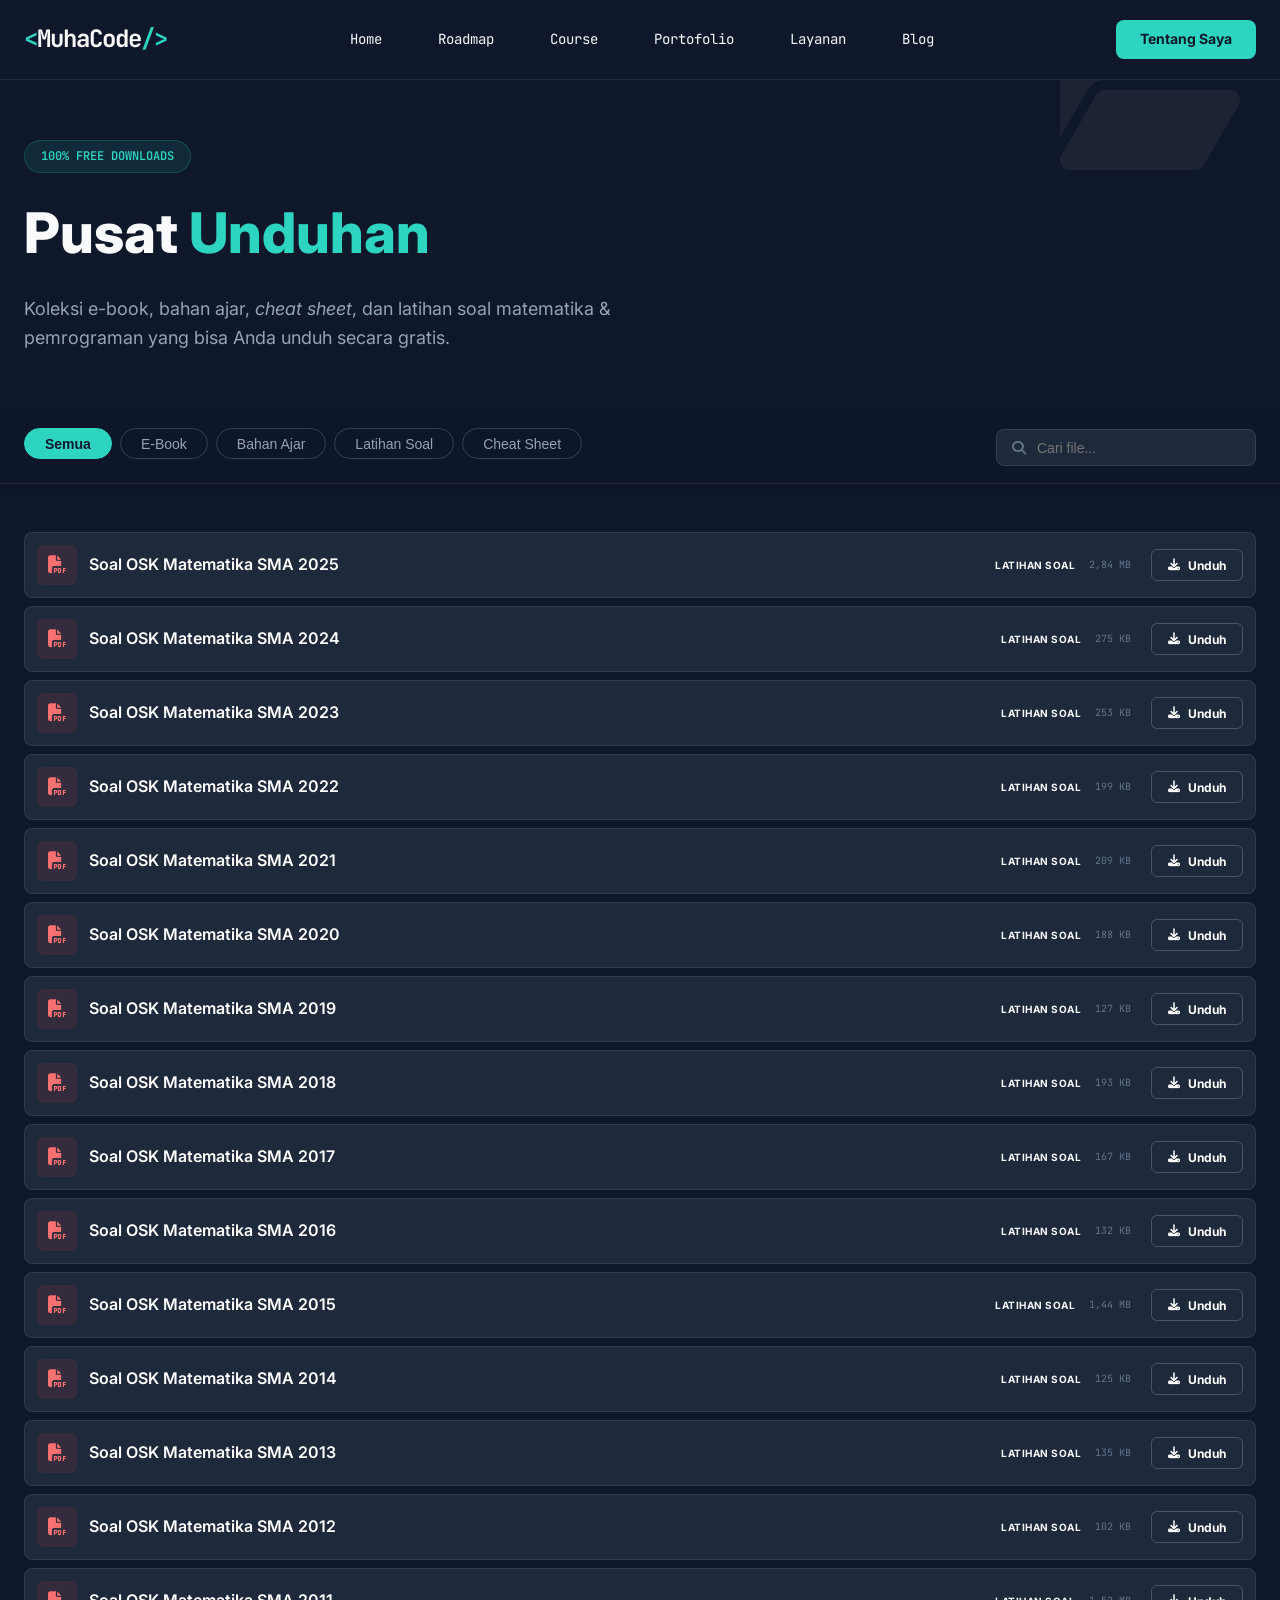
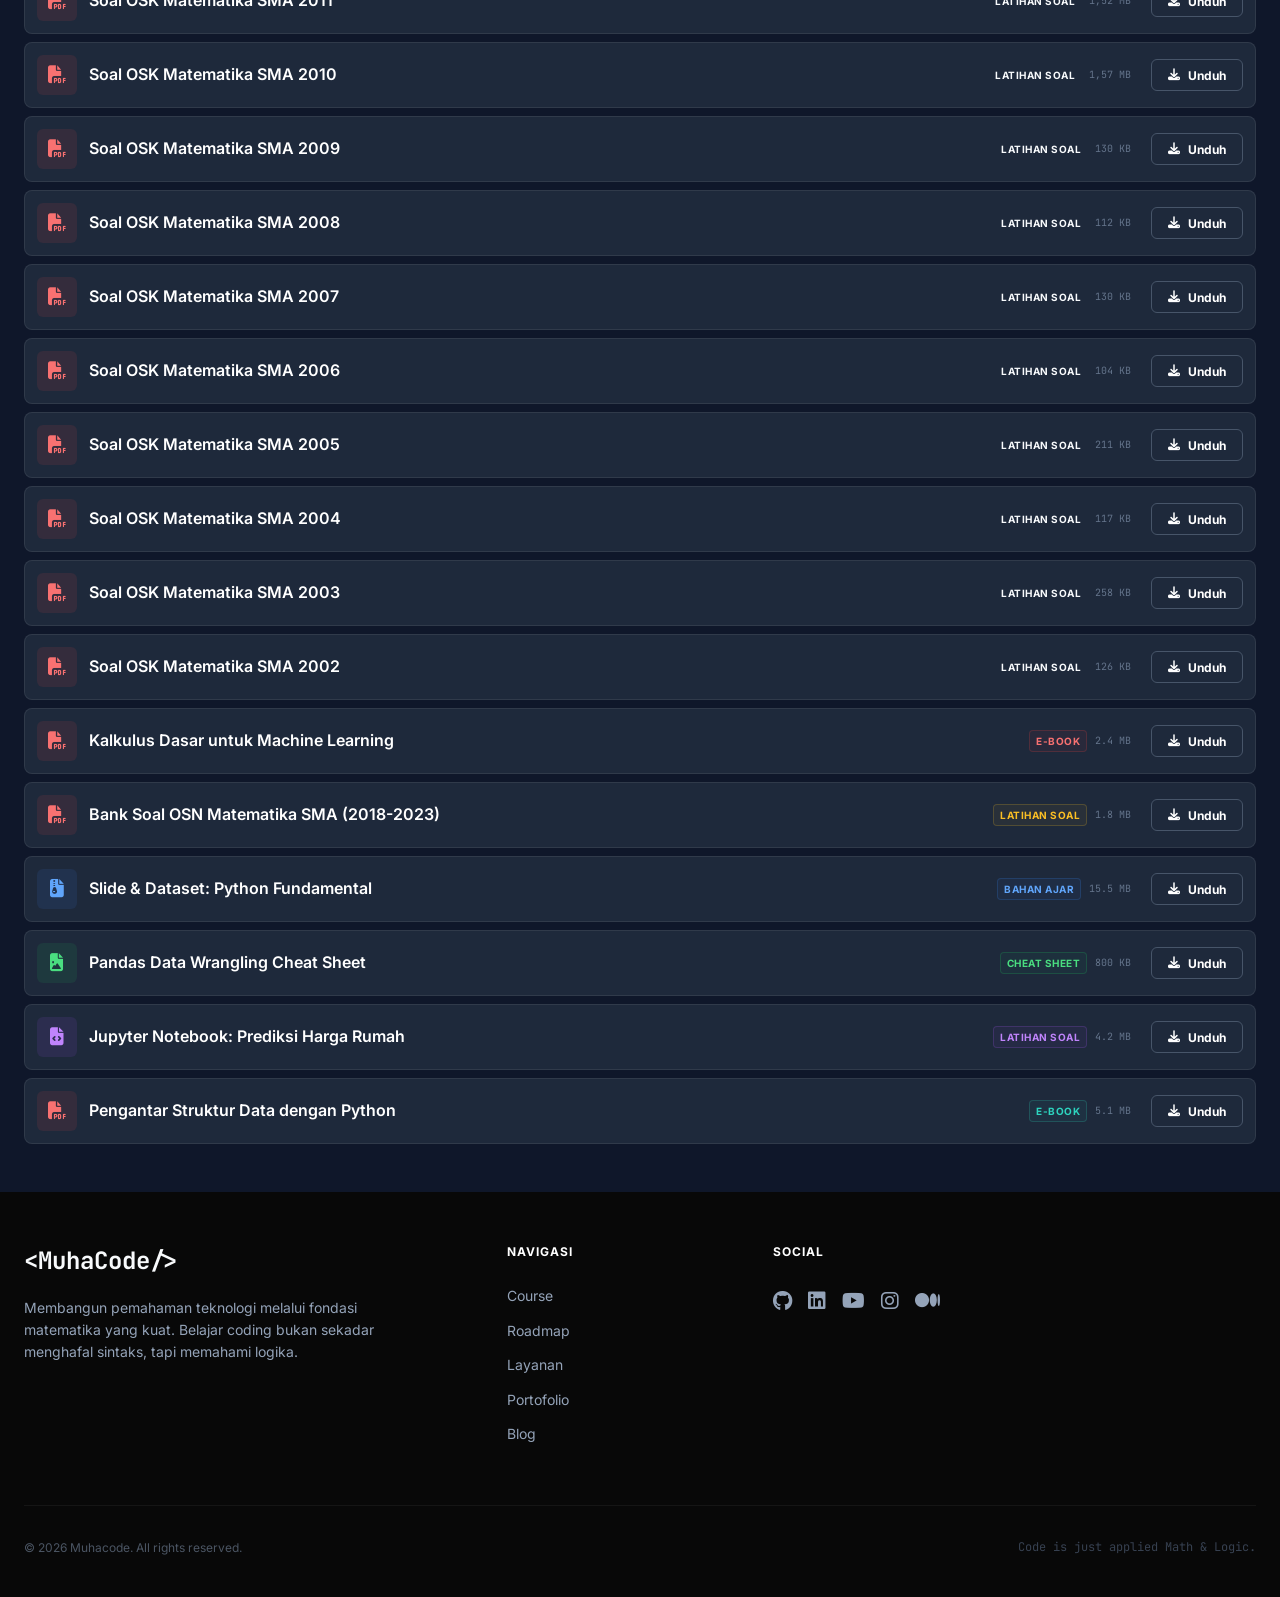
==== index.html @ ec8b4486 "add osk mtk sma" ====
<!DOCTYPE html>
<html lang="id">
<head>
    <meta charset="UTF-8">
    <meta name="viewport" content="width=device-width, initial-scale=1.0">
    <title>Resources & Downloads - Muhacode</title>
    <link rel="shortcut icon" href="assets/logo.svg" type="image/x-icon">
    
    <!-- Fonts -->
    <link href="https://fonts.googleapis.com/css2?family=Inter:wght@300;400;600;700&family=JetBrains+Mono:wght@400;700&display=swap" rel="stylesheet">
    
    <!-- Icons -->
    <link rel="stylesheet" href="https://cdnjs.cloudflare.com/ajax/libs/font-awesome/6.4.0/css/all.min.css">

    <link rel="stylesheet" href="styles/style.css">
</head>
<body>
    <!-- NAVBAR -->
    <nav id="navbar">
        <div class="container nav-content">
            <div class="logo font-mono">
                <a href="#">
                    <span style="color: var(--brand-primary)">&lt;</span>Muha<span style="color: white">Code</span><span style="color: var(--brand-primary)">/&gt;</span>
                </a>
            </div>

            <ul class="nav-links font-mono">
                <li><a href="https://muhacode.com">Home</a></li>
                <li><a href="../roadmap/">Roadmap</a></li>
                <li><a href="../course/">Course</a></li>
                <li><a href="../portfolio/">Portofolio</a></li>
                <li><a href="../service/">Layanan</a></li>
                <li><a href="../blog/">Blog</a></li>
                <li style="display: none;"><a href="../donate/">Donasi</a></li>
            </ul>

            <div style="display: flex; align-items: center; gap: 1rem;">
                <div class="desktop-only">
                    <a href="../profile/" class="btn btn-primary" style="padding: 0.5rem 1.5rem; font-size: 0.875rem;">Tentang Saya</a>
                </div>

                <button class="mobile-menu-btn" onclick="toggleMenu()">
                    <i class="fas fa-bars"></i>
                </button>
            </div>
        </div>

        <div class="mobile-menu-panel font-mono" id="mobile-menu">
            <a href="https://muhacode.com">Home</a>
            <a href="../roadmap/" onclick="toggleMenu()">Roadmap</a>
            <a href="../course/" onclick="toggleMenu()">Course</a>
            <a href="../service/" onclick="toggleMenu()">Layanan</a>
            <a href="../portfolio/" onclick="toggleMenu()">Portofolio</a>
            <a href="../blog/" onclick="toggleMenu()">Blog</a>
            <a href="../donate/" onclick="toggleMenu()" style="display: none;">Donasi</a>
            <a href="../profile/" onclick="toggleMenu()" style="color: var(--brand-primary); font-weight: bold;">Tentang Saya</a>
        </div>
    </nav>

    <!-- HEADER SECTION -->
    <header class="resources-header">
        <i class="fas fa-folder-open header-icon-bg"></i>
        <div class="container">
            <div class="badge-free font-mono">100% Free Downloads</div>
            <h1>Pusat <span style="color: var(--brand-primary)">Unduhan</span></h1>
            <p>Koleksi e-book, bahan ajar, <i>cheat sheet</i>, dan latihan soal matematika & pemrograman yang bisa Anda unduh secara gratis.</p>
        </div>
    </header>

    <!-- FILTER BAR -->
    <section class="filter-section" id="filter-bar">
        <div class="container">
            <div class="filter-container">
                <div class="filter-group">
                    <button onclick="filterResources('all')" class="filter-btn active" id="btn-all">Semua</button>
                    <button onclick="filterResources('ebook')" class="filter-btn" id="btn-ebook">E-Book</button>
                    <button onclick="filterResources('materi')" class="filter-btn" id="btn-materi">Bahan Ajar</button>
                    <button onclick="filterResources('soal')" class="filter-btn" id="btn-soal">Latihan Soal</button>
                    <button onclick="filterResources('cheat')" class="filter-btn" id="btn-cheat">Cheat Sheet</button>
                </div>

                <div class="search-wrapper">
                    <i class="fas fa-search"></i>
                    <input type="text" id="searchInput" onkeyup="searchResources()" placeholder="Cari file...">
                </div>
            </div>
        </div>
    </section>

    <!-- MAIN LIST CONTENT -->
    <main>
        <div class="container">
            
            <div id="resourcesGrid" class="resources-list">

                <div class="resource-item" data-category="soal">
                    <div class="res-icon red">
                        <i class="fas fa-file-pdf"></i>
                    </div>
                    <div class="res-content">
                        <h3 class="res-title">Soal OSK Matematika SMA 2025</h3>
                        <div class="res-meta">
                            <span class="res-tag badge-yellow">Latihan Soal</span>
                            <span class="res-size">2,84 MB</span>
                        </div>
                    </div>
                    <div class="res-action">
                        <a href="assets/doc/osk-matematika-sma-2025.pdf" class="btn-download" title="Unduh" target="_blank">
                            <i class="fas fa-download"></i> <span class="btn-text">Unduh</span>
                        </a>
                    </div>
                </div>

                <div class="resource-item" data-category="soal">
                    <div class="res-icon red">
                        <i class="fas fa-file-pdf"></i>
                    </div>
                    <div class="res-content">
                        <h3 class="res-title">Soal OSK Matematika SMA 2024</h3>
                        <div class="res-meta">
                            <span class="res-tag badge-yellow">Latihan Soal</span>
                            <span class="res-size">275 KB</span>
                        </div>
                    </div>
                    <div class="res-action">
                        <a href="assets/doc/osk-matematika-sma-2024.pdf" class="btn-download" title="Unduh" target="_blank">
                            <i class="fas fa-download"></i> <span class="btn-text">Unduh</span>
                        </a>
                    </div>
                </div>

                <div class="resource-item" data-category="soal">
                    <div class="res-icon red">
                        <i class="fas fa-file-pdf"></i>
                    </div>
                    <div class="res-content">
                        <h3 class="res-title">Soal OSK Matematika SMA 2023</h3>
                        <div class="res-meta">
                            <span class="res-tag badge-yellow">Latihan Soal</span>
                            <span class="res-size">253 KB</span>
                        </div>
                    </div>
                    <div class="res-action">
                        <a href="assets/doc/osk-matematika-sma-2023.pdf" class="btn-download" title="Unduh" target="_blank">
                            <i class="fas fa-download"></i> <span class="btn-text">Unduh</span>
                        </a>
                    </div>
                </div>

                <div class="resource-item" data-category="soal">
                    <div class="res-icon red">
                        <i class="fas fa-file-pdf"></i>
                    </div>
                    <div class="res-content">
                        <h3 class="res-title">Soal OSK Matematika SMA 2022</h3>
                        <div class="res-meta">
                            <span class="res-tag badge-yellow">Latihan Soal</span>
                            <span class="res-size">199 KB</span>
                        </div>
                    </div>
                    <div class="res-action">
                        <a href="assets/doc/osk-matematika-sma-2022.pdf" class="btn-download" title="Unduh" target="_blank">
                            <i class="fas fa-download"></i> <span class="btn-text">Unduh</span>
                        </a>
                    </div>
                </div>

                <div class="resource-item" data-category="soal">
                    <div class="res-icon red">
                        <i class="fas fa-file-pdf"></i>
                    </div>
                    <div class="res-content">
                        <h3 class="res-title">Soal OSK Matematika SMA 2021</h3>
                        <div class="res-meta">
                            <span class="res-tag badge-yellow">Latihan Soal</span>
                            <span class="res-size">209 KB</span>
                        </div>
                    </div>
                    <div class="res-action">
                        <a href="assets/doc/osk-matematika-sma-2021.pdf" class="btn-download" title="Unduh" target="_blank">
                            <i class="fas fa-download"></i> <span class="btn-text">Unduh</span>
                        </a>
                    </div>
                </div>

                <div class="resource-item" data-category="soal">
                    <div class="res-icon red">
                        <i class="fas fa-file-pdf"></i>
                    </div>
                    <div class="res-content">
                        <h3 class="res-title">Soal OSK Matematika SMA 2020</h3>
                        <div class="res-meta">
                            <span class="res-tag badge-yellow">Latihan Soal</span>
                            <span class="res-size">188 KB</span>
                        </div>
                    </div>
                    <div class="res-action">
                        <a href="assets/doc/osk-matematika-sma-2020.pdf" class="btn-download" title="Unduh" target="_blank">
                            <i class="fas fa-download"></i> <span class="btn-text">Unduh</span>
                        </a>
                    </div>
                </div>

                <div class="resource-item" data-category="soal">
                    <div class="res-icon red">
                        <i class="fas fa-file-pdf"></i>
                    </div>
                    <div class="res-content">
                        <h3 class="res-title">Soal OSK Matematika SMA 2019</h3>
                        <div class="res-meta">
                            <span class="res-tag badge-yellow">Latihan Soal</span>
                            <span class="res-size">127 KB</span>
                        </div>
                    </div>
                    <div class="res-action">
                        <a href="assets/doc/osk-matematika-sma-2019.pdf" class="btn-download" title="Unduh" target="_blank">
                            <i class="fas fa-download"></i> <span class="btn-text">Unduh</span>
                        </a>
                    </div>
                </div>

                <div class="resource-item" data-category="soal">
                    <div class="res-icon red">
                        <i class="fas fa-file-pdf"></i>
                    </div>
                    <div class="res-content">
                        <h3 class="res-title">Soal OSK Matematika SMA 2018</h3>
                        <div class="res-meta">
                            <span class="res-tag badge-yellow">Latihan Soal</span>
                            <span class="res-size">193 KB</span>
                        </div>
                    </div>
                    <div class="res-action">
                        <a href="assets/doc/osk-matematika-sma-2018.pdf" class="btn-download" title="Unduh" target="_blank">
                            <i class="fas fa-download"></i> <span class="btn-text">Unduh</span>
                        </a>
                    </div>
                </div>

                <div class="resource-item" data-category="soal">
                    <div class="res-icon red">
                        <i class="fas fa-file-pdf"></i>
                    </div>
                    <div class="res-content">
                        <h3 class="res-title">Soal OSK Matematika SMA 2017</h3>
                        <div class="res-meta">
                            <span class="res-tag badge-yellow">Latihan Soal</span>
                            <span class="res-size">167 KB</span>
                        </div>
                    </div>
                    <div class="res-action">
                        <a href="assets/doc/osk-matematika-sma-2017.pdf" class="btn-download" title="Unduh" target="_blank">
                            <i class="fas fa-download"></i> <span class="btn-text">Unduh</span>
                        </a>
                    </div>
                </div>

                <div class="resource-item" data-category="soal">
                    <div class="res-icon red">
                        <i class="fas fa-file-pdf"></i>
                    </div>
                    <div class="res-content">
                        <h3 class="res-title">Soal OSK Matematika SMA 2016</h3>
                        <div class="res-meta">
                            <span class="res-tag badge-yellow">Latihan Soal</span>
                            <span class="res-size">132 KB</span>
                        </div>
                    </div>
                    <div class="res-action">
                        <a href="assets/doc/osk-matematika-sma-2016.pdf" class="btn-download" title="Unduh" target="_blank">
                            <i class="fas fa-download"></i> <span class="btn-text">Unduh</span>
                        </a>
                    </div>
                </div>

                <div class="resource-item" data-category="soal">
                    <div class="res-icon red">
                        <i class="fas fa-file-pdf"></i>
                    </div>
                    <div class="res-content">
                        <h3 class="res-title">Soal OSK Matematika SMA 2015</h3>
                        <div class="res-meta">
                            <span class="res-tag badge-yellow">Latihan Soal</span>
                            <span class="res-size">1,44 MB</span>
                        </div>
                    </div>
                    <div class="res-action">
                        <a href="assets/doc/osk-matematika-sma-2014.pdf" class="btn-download" title="Unduh" target="_blank">
                            <i class="fas fa-download"></i> <span class="btn-text">Unduh</span>
                        </a>
                    </div>
                </div>

                <div class="resource-item" data-category="soal">
                    <div class="res-icon red">
                        <i class="fas fa-file-pdf"></i>
                    </div>
                    <div class="res-content">
                        <h3 class="res-title">Soal OSK Matematika SMA 2014</h3>
                        <div class="res-meta">
                            <span class="res-tag badge-yellow">Latihan Soal</span>
                            <span class="res-size">125 KB</span>
                        </div>
                    </div>
                    <div class="res-action">
                        <a href="assets/doc/osk-matematika-sma-2014.pdf" class="btn-download" title="Unduh" target="_blank">
                            <i class="fas fa-download"></i> <span class="btn-text">Unduh</span>
                        </a>
                    </div>
                </div>

                <div class="resource-item" data-category="soal">
                    <div class="res-icon red">
                        <i class="fas fa-file-pdf"></i>
                    </div>
                    <div class="res-content">
                        <h3 class="res-title">Soal OSK Matematika SMA 2013</h3>
                        <div class="res-meta">
                            <span class="res-tag badge-yellow">Latihan Soal</span>
                            <span class="res-size">135 KB</span>
                        </div>
                    </div>
                    <div class="res-action">
                        <a href="assets/doc/osk-matematika-sma-2013.pdf" class="btn-download" title="Unduh" target="_blank">
                            <i class="fas fa-download"></i> <span class="btn-text">Unduh</span>
                        </a>
                    </div>
                </div>

                <div class="resource-item" data-category="soal">
                    <div class="res-icon red">
                        <i class="fas fa-file-pdf"></i>
                    </div>
                    <div class="res-content">
                        <h3 class="res-title">Soal OSK Matematika SMA 2012</h3>
                        <div class="res-meta">
                            <span class="res-tag badge-yellow">Latihan Soal</span>
                            <span class="res-size">102 KB</span>
                        </div>
                    </div>
                    <div class="res-action">
                        <a href="assets/doc/osk-matematika-sma-2012.pdf" class="btn-download" title="Unduh" target="_blank">
                            <i class="fas fa-download"></i> <span class="btn-text">Unduh</span>
                        </a>
                    </div>
                </div>

                <div class="resource-item" data-category="soal">
                    <div class="res-icon red">
                        <i class="fas fa-file-pdf"></i>
                    </div>
                    <div class="res-content">
                        <h3 class="res-title">Soal OSK Matematika SMA 2011</h3>
                        <div class="res-meta">
                            <span class="res-tag badge-yellow">Latihan Soal</span>
                            <span class="res-size">1,52 MB</span>
                        </div>
                    </div>
                    <div class="res-action">
                        <a href="assets/doc/osk-matematika-sma-2011.pdf" class="btn-download" title="Unduh" target="_blank">
                            <i class="fas fa-download"></i> <span class="btn-text">Unduh</span>
                        </a>
                    </div>
                </div>

                <div class="resource-item" data-category="soal">
                    <div class="res-icon red">
                        <i class="fas fa-file-pdf"></i>
                    </div>
                    <div class="res-content">
                        <h3 class="res-title">Soal OSK Matematika SMA 2010</h3>
                        <div class="res-meta">
                            <span class="res-tag badge-yellow">Latihan Soal</span>
                            <span class="res-size">1,57 MB</span>
                        </div>
                    </div>
                    <div class="res-action">
                        <a href="assets/doc/osk-matematika-sma-2010.pdf" class="btn-download" title="Unduh" target="_blank">
                            <i class="fas fa-download"></i> <span class="btn-text">Unduh</span>
                        </a>
                    </div>
                </div>

                <div class="resource-item" data-category="soal">
                    <div class="res-icon red">
                        <i class="fas fa-file-pdf"></i>
                    </div>
                    <div class="res-content">
                        <h3 class="res-title">Soal OSK Matematika SMA 2009</h3>
                        <div class="res-meta">
                            <span class="res-tag badge-yellow">Latihan Soal</span>
                            <span class="res-size">130 KB</span>
                        </div>
                    </div>
                    <div class="res-action">
                        <a href="assets/doc/osk-matematika-sma-2009.pdf" class="btn-download" title="Unduh" target="_blank">
                            <i class="fas fa-download"></i> <span class="btn-text">Unduh</span>
                        </a>
                    </div>
                </div>

                <div class="resource-item" data-category="soal">
                    <div class="res-icon red">
                        <i class="fas fa-file-pdf"></i>
                    </div>
                    <div class="res-content">
                        <h3 class="res-title">Soal OSK Matematika SMA 2008</h3>
                        <div class="res-meta">
                            <span class="res-tag badge-yellow">Latihan Soal</span>
                            <span class="res-size">112 KB</span>
                        </div>
                    </div>
                    <div class="res-action">
                        <a href="assets/doc/osk-matematika-sma-2008.pdf" class="btn-download" title="Unduh" target="_blank">
                            <i class="fas fa-download"></i> <span class="btn-text">Unduh</span>
                        </a>
                    </div>
                </div>

                <div class="resource-item" data-category="soal">
                    <div class="res-icon red">
                        <i class="fas fa-file-pdf"></i>
                    </div>
                    <div class="res-content">
                        <h3 class="res-title">Soal OSK Matematika SMA 2007</h3>
                        <div class="res-meta">
                            <span class="res-tag badge-yellow">Latihan Soal</span>
                            <span class="res-size">130 KB</span>
                        </div>
                    </div>
                    <div class="res-action">
                        <a href="assets/doc/osk-matematika-sma-2007.pdf" class="btn-download" title="Unduh" target="_blank">
                            <i class="fas fa-download"></i> <span class="btn-text">Unduh</span>
                        </a>
                    </div>
                </div>

                <div class="resource-item" data-category="soal">
                    <div class="res-icon red">
                        <i class="fas fa-file-pdf"></i>
                    </div>
                    <div class="res-content">
                        <h3 class="res-title">Soal OSK Matematika SMA 2006</h3>
                        <div class="res-meta">
                            <span class="res-tag badge-yellow">Latihan Soal</span>
                            <span class="res-size">104 KB</span>
                        </div>
                    </div>
                    <div class="res-action">
                        <a href="assets/doc/osk-matematika-sma-2006.pdf" class="btn-download" title="Unduh" target="_blank">
                            <i class="fas fa-download"></i> <span class="btn-text">Unduh</span>
                        </a>
                    </div>
                </div>

                <div class="resource-item" data-category="soal">
                    <div class="res-icon red">
                        <i class="fas fa-file-pdf"></i>
                    </div>
                    <div class="res-content">
                        <h3 class="res-title">Soal OSK Matematika SMA 2005</h3>
                        <div class="res-meta">
                            <span class="res-tag badge-yellow">Latihan Soal</span>
                            <span class="res-size">211 KB</span>
                        </div>
                    </div>
                    <div class="res-action">
                        <a href="assets/doc/osk-matematika-sma-2005.pdf" class="btn-download" title="Unduh" target="_blank">
                            <i class="fas fa-download"></i> <span class="btn-text">Unduh</span>
                        </a>
                    </div>
                </div>

                <div class="resource-item" data-category="soal">
                    <div class="res-icon red">
                        <i class="fas fa-file-pdf"></i>
                    </div>
                    <div class="res-content">
                        <h3 class="res-title">Soal OSK Matematika SMA 2004</h3>
                        <div class="res-meta">
                            <span class="res-tag badge-yellow">Latihan Soal</span>
                            <span class="res-size">117 KB</span>
                        </div>
                    </div>
                    <div class="res-action">
                        <a href="assets/doc/osk-matematika-sma-2004.pdf" class="btn-download" title="Unduh" target="_blank">
                            <i class="fas fa-download"></i> <span class="btn-text">Unduh</span>
                        </a>
                    </div>
                </div>

                <div class="resource-item" data-category="soal">
                    <div class="res-icon red">
                        <i class="fas fa-file-pdf"></i>
                    </div>
                    <div class="res-content">
                        <h3 class="res-title">Soal OSK Matematika SMA 2003</h3>
                        <div class="res-meta">
                            <span class="res-tag badge-yellow">Latihan Soal</span>
                            <span class="res-size">258 KB</span>
                        </div>
                    </div>
                    <div class="res-action">
                        <a href="assets/doc/osk-matematika-sma-2003.pdf" class="btn-download" title="Unduh" target="_blank">
                            <i class="fas fa-download"></i> <span class="btn-text">Unduh</span>
                        </a>
                    </div>
                </div>

                <div class="resource-item" data-category="soal">
                    <div class="res-icon red">
                        <i class="fas fa-file-pdf"></i>
                    </div>
                    <div class="res-content">
                        <h3 class="res-title">Soal OSK Matematika SMA 2002</h3>
                        <div class="res-meta">
                            <span class="res-tag badge-yellow">Latihan Soal</span>
                            <span class="res-size">126 KB</span>
                        </div>
                    </div>
                    <div class="res-action">
                        <a href="assets/doc/osk-matematika-sma-2002.pdf" class="btn-download" title="Unduh" target="_blank">
                            <i class="fas fa-download"></i> <span class="btn-text">Unduh</span>
                        </a>
                    </div>
                </div>

                <!-- Resource 1: E-Book -->
                <div class="resource-item" data-category="ebook">
                    <div class="res-icon red">
                        <i class="fas fa-file-pdf"></i>
                    </div>
                    <div class="res-content">
                        <h3 class="res-title">Kalkulus Dasar untuk Machine Learning</h3>
                        <div class="res-meta">
                            <span class="res-tag badge-red">E-Book</span>
                            <span class="res-size">2.4 MB</span>
                        </div>
                    </div>
                    <div class="res-action">
                        <a href="#" class="btn-download" title="Unduh">
                            <i class="fas fa-download"></i> <span class="btn-text">Unduh</span>
                        </a>
                    </div>
                </div>

                <!-- Resource 2: Latihan Soal -->
                <div class="resource-item" data-category="soal">
                    <div class="res-icon red">
                        <i class="fas fa-file-pdf"></i>
                    </div>
                    <div class="res-content">
                        <h3 class="res-title">Bank Soal OSN Matematika SMA (2018-2023)</h3>
                        <div class="res-meta">
                            <span class="res-tag badge-red" style="border-color:rgba(251,191,36,0.2); background:rgba(251,191,36,0.05); color:var(--brand-secondary);">Latihan Soal</span>
                            <span class="res-size">1.8 MB</span>
                        </div>
                    </div>
                    <div class="res-action">
                        <a href="#" class="btn-download" title="Unduh">
                            <i class="fas fa-download"></i> <span class="btn-text">Unduh</span>
                        </a>
                    </div>
                </div>

                <!-- Resource 3: Materi -->
                <div class="resource-item" data-category="materi">
                    <div class="res-icon blue">
                        <i class="fas fa-file-archive"></i>
                    </div>
                    <div class="res-content">
                        <h3 class="res-title">Slide & Dataset: Python Fundamental</h3>
                        <div class="res-meta">
                            <span class="res-tag badge-blue">Bahan Ajar</span>
                            <span class="res-size">15.5 MB</span>
                        </div>
                    </div>
                    <div class="res-action">
                        <a href="#" class="btn-download" title="Unduh">
                            <i class="fas fa-download"></i> <span class="btn-text">Unduh</span>
                        </a>
                    </div>
                </div>

                <!-- Resource 4: Cheat Sheet -->
                <div class="resource-item" data-category="cheat">
                    <div class="res-icon green">
                        <i class="fas fa-file-image"></i>
                    </div>
                    <div class="res-content">
                        <h3 class="res-title">Pandas Data Wrangling Cheat Sheet</h3>
                        <div class="res-meta">
                            <span class="res-tag badge-green">Cheat Sheet</span>
                            <span class="res-size">800 KB</span>
                        </div>
                    </div>
                    <div class="res-action">
                        <a href="#" class="btn-download" title="Unduh">
                            <i class="fas fa-download"></i> <span class="btn-text">Unduh</span>
                        </a>
                    </div>
                </div>

                <!-- Resource 5: Latihan Soal (Code) -->
                <div class="resource-item" data-category="soal">
                    <div class="res-icon purple">
                        <i class="fas fa-file-code"></i>
                    </div>
                    <div class="res-content">
                        <h3 class="res-title">Jupyter Notebook: Prediksi Harga Rumah</h3>
                        <div class="res-meta">
                            <span class="res-tag badge-purple">Latihan Soal</span>
                            <span class="res-size">4.2 MB</span>
                        </div>
                    </div>
                    <div class="res-action">
                        <a href="#" class="btn-download" title="Unduh">
                            <i class="fas fa-download"></i> <span class="btn-text">Unduh</span>
                        </a>
                    </div>
                </div>

                <!-- Resource 6: E-Book -->
                <div class="resource-item" data-category="ebook">
                    <div class="res-icon red">
                        <i class="fas fa-file-pdf"></i>
                    </div>
                    <div class="res-content">
                        <h3 class="res-title">Pengantar Struktur Data dengan Python</h3>
                        <div class="res-meta">
                            <span class="res-tag badge-red" style="border-color:rgba(45,212,191,0.2); background:rgba(45,212,191,0.05); color:var(--brand-primary);">E-Book</span>
                            <span class="res-size">5.1 MB</span>
                        </div>
                    </div>
                    <div class="res-action">
                        <a href="#" class="btn-download" title="Unduh">
                            <i class="fas fa-download"></i> <span class="btn-text">Unduh</span>
                        </a>
                    </div>
                </div>

                <!-- Empty State -->
                <div id="noResults" class="empty-state hidden">
                    <div class="empty-icon"><i class="fas fa-search-minus"></i></div>
                    <h3>File tidak ditemukan</h3>
                    <p>Coba gunakan kata kunci lain atau pilih kategori yang berbeda.</p>
                </div>

            </div>
        </div>
    </main>

    <!-- FOOTER -->
    <footer>
        <div class="container">
            <div class="footer-grid">
                <div>
                    <a href="#" class="footer-logo font-mono">
                        &lt;MuhaCode/&gt;
                    </a>
                    <p class="footer-text">Membangun pemahaman teknologi melalui fondasi matematika yang kuat. Belajar coding bukan sekadar menghafal sintaks, tapi memahami logika.</p>
                </div>
                
                <div>
                    <h4 class="footer-title">Navigasi</h4>
                    <ul class="footer-links">
                        <li><a href="../course/">Course</a></li>
                        <li><a href="../roadmap/">Roadmap</a></li>
                        <li><a href="../service/">Layanan</a></li>
                        <li><a href="../portfolio/">Portofolio</a></li>
                        <li><a href="../blog/">Blog</a></li>
                    </ul>
                </div>

                <div style="display: none;">
                    <h4 class="footer-title">Donasi</h4>
                    <ul class="footer-links">
                        <li><a href="#"><i class="fas fa-heart" style="color: #f56565; margin-right: 5px;"></i> Saweria</a></li>
                        <li><a href="#"><i class="fas fa-hamburger" style="color: #fbbf24; margin-right: 5px;"></i> Trakteer</a></li>
                        <li><a href="#"><i class="fab fa-paypal" style="color: #60a5fa; margin-right: 5px;"></i> PayPal</a></li>
                    </ul>
                </div>

                <div>
                    <h4 class="footer-title">Social</h4>
                    <div class="social-row">
                        <a href="https://github.com/muharsyad" style="--icon-color: #fff" target="_blank"><i class="fab fa-github"></i></a>
                        <a href="https://www.linkedin.com/in/muharsyad/" style="--icon-color: #3b82f6" target="_blank"><i class="fab fa-linkedin"></i></a>
                        <a href="https://www.youtube.com/@muhacode" style="--icon-color: #f56565" target="_blank"><i class="fab fa-youtube"></i></a>
                        <a href="https://www.instagram.com/muhacode" style="--icon-color: #E91E63" target="_blank"><i class="fab fa-instagram"></i></a>
                        <a href="https://arsyadmuh.medium.com/" style="--icon-color: #fff" target="_blank"><i class="fab fa-medium"></i></a>
                    </div>
                </div>
            </div>

            <div class="footer-bottom">
                <p>© 2026 Muhacode. All rights reserved.</p>
                <p class="font-mono" style="color: #374151;">Code is just applied Math & Logic.</p>
            </div>
        </div>
    </footer>

    <!-- LOGIC FILTERING & SEARCH -->
    <script src="js/script.js"></script>
</body>
</html>
---- styles/style.css ----
/* --- CSS VARIABLES --- */
:root {
    --brand-dark: #0f172a;
    --brand-card: #1e293b;
    --brand-primary: #2dd4bf;
    --brand-secondary: #fbbf24;
    --text-white: #f8fafc;
    --text-gray: #94a3b8;
    --border-color: rgba(255, 255, 255, 0.08);
    --glass-bg: rgba(15, 23, 42, 0.85);
    --transition: all 0.3s ease;
}

/* --- BASE STYLES --- */
* {
    margin: 0;
    padding: 0;
    box-sizing: border-box;
}

html {
    scroll-behavior: smooth;
}

body {
    background-color: var(--brand-dark);
    color: var(--text-white);
    font-family: "Inter", sans-serif;
    line-height: 1.6;
    overflow-x: hidden;
    -webkit-font-smoothing: antialiased;
}

a {
    text-decoration: none;
    color: inherit;
    transition: var(--transition);
}

ul {
    list-style: none;
}

.container {
    max-width: 1280px;
    margin: 0 auto;
    padding: 0 1.5rem;
}

.font-mono {
    font-family: "JetBrains Mono", monospace;
}

.hidden {
    display: none !important;
}

/* Utility for trimming text to 2 lines */
.line-clamp-2 {
    display: -webkit-box;
    -webkit-line-clamp: 2;
    -webkit-box-orient: vertical;
    overflow: hidden;
}

/* --- BUTTONS --- */
.btn {
    display: inline-block;
    padding: 0.75rem 1.5rem;
    border-radius: 8px;
    font-weight: bold;
    cursor: pointer;
    text-align: center;
}

.btn-primary {
    background-color: var(--brand-primary);
    color: var(--brand-dark);
}

.btn-primary:hover {
    background-color: white;
    transform: translateY(-2px);
}

/* --- NAVBAR --- */
nav {
    position: fixed;
    top: 0;
    width: 100%;
    height: 80px;
    z-index: 100;
    background-color: var(--brand-dark);
    border-bottom: 1px solid var(--border-color);
    display: flex;
    align-items: center;
}

nav.scrolled {
    box-shadow: 0 10px 15px -3px rgba(0, 0, 0, 0.3);
}

.nav-content {
    display: flex;
    justify-content: space-between;
    align-items: center;
    width: 100%;
}

.logo {
    font-size: 1.5rem;
    font-weight: bold;
    letter-spacing: -1px;
}

.nav-links, .desktop-only {
    display: none;
}

@media (min-width: 880px) {
    .nav-links {
        display: flex;
        gap: 2rem;
        font-size: 0.875rem;
    }
    .desktop-only {
        display: block !important;
    }
}

.nav-links a {
    padding: 0.5rem 0.75rem;
}

.nav-links a:hover {
    color: var(--brand-primary);
}

.mobile-menu-btn {
    display: block;
    background: none;
    border: none;
    color: var(--text-gray);
    font-size: 1.5rem;
    cursor: pointer;
}

@media (min-width: 880px) {
    .mobile-menu-btn,
    .mobile-menu-panel {
        display: none !important;
    }
}

.mobile-menu-panel {
    position: absolute;
    top: 80px;
    left: 0;
    width: 100%;
    background-color: var(--brand-card);
    border-bottom: 1px solid var(--border-color);
    padding: 1rem;
    display: none;
}

.mobile-menu-panel.active {
    display: block;
}

.mobile-menu-panel a {
    display: block;
    padding: 0.75rem 1rem;
    border-radius: 6px;
}

.mobile-menu-panel a:hover {
    background-color: rgba(255, 255, 255, 0.05);
}

/* --- HERO HEADER --- */
.resources-header {
    padding: 140px 0 60px;
    background: var(--brand-dark);
    position: relative;
    overflow: hidden;
}

.header-icon-bg {
    position: absolute;
    top: 20px;
    right: 40px;
    font-size: 10rem;
    color: white;
    opacity: 0.05;
    pointer-events: none;
}

.badge-free {
    display: inline-block;
    padding: 6px 16px;
    background: rgba(45, 212, 191, 0.1);
    border: 1px solid rgba(45, 212, 191, 0.2);
    color: var(--brand-primary);
    border-radius: 999px;
    font-size: 0.75rem;
    font-weight: 600;
    text-transform: uppercase;
    margin-bottom: 1rem;
    position: relative;
    z-index: 10;
}

.resources-header h1 {
    font-size: clamp(2.5rem, 6vw, 3.5rem);
    font-weight: 800;
    margin-bottom: 1rem;
    position: relative;
    z-index: 10;
}

.resources-header p {
    max-width: 650px;
    color: var(--text-gray);
    font-size: 1.125rem;
    position: relative;
    z-index: 10;
}

/* --- FILTER BAR --- */
.filter-section {
    position: sticky;
    top: 80px;
    z-index: 90;
    background: rgba(15, 23, 42, 0.95);
    backdrop-filter: blur(8px);
    padding: 1rem 0;
    border-bottom: 1px solid var(--border-color);
    box-shadow: 0 4px 6px -1px rgba(0, 0, 0, 0.1);
}

.filter-container {
    display: flex;
    flex-direction: column;
    gap: 1rem;
}

@media (min-width: 768px) {
    .filter-container {
        flex-direction: row;
        justify-content: space-between;
        align-items: center;
    }
}

.filter-group {
    display: flex;
    gap: 0.5rem;
    overflow-x: auto;
    padding-bottom: 0.5rem;
    scrollbar-width: none;
}
.filter-group::-webkit-scrollbar {
    display: none;
}

.filter-btn {
    padding: 0.4rem 1.25rem;
    border-radius: 999px;
    border: 1px solid #334155;
    background: transparent;
    color: var(--text-gray);
    font-size: 0.875rem;
    white-space: nowrap;
    cursor: pointer;
    transition: var(--transition);
}

.filter-btn:hover {
    border-color: var(--brand-primary);
}

.filter-btn.active {
    background: var(--brand-primary);
    color: var(--brand-dark);
    border-color: var(--brand-primary);
    font-weight: 700;
}

.search-wrapper {
    position: relative;
    width: 100%;
}
@media (min-width: 768px) {
    .search-wrapper {
        width: 260px;
    }
}

.search-wrapper input {
    width: 100%;
    background: var(--brand-card);
    border: 1px solid #334155;
    border-radius: 8px;
    padding: 0.6rem 1rem 0.6rem 2.5rem;
    color: white;
    font-size: 0.875rem;
    outline: none;
    transition: var(--transition);
}
.search-wrapper input:focus {
    border-color: var(--brand-primary);
    box-shadow: 0 0 0 1px var(--brand-primary);
}
.search-wrapper i {
    position: absolute;
    left: 1rem;
    top: 50%;
    transform: translateY(-50%);
    color: #64748b;
    font-size: 0.875rem;
}

/* --- MAIN LIST CONTENT --- */
main {
    padding: 3rem 0;
    flex-grow: 1;
}

.resources-list {
    display: flex;
    flex-direction: column;
    gap: 0.5rem; /* Gap tipis antar file */
}

/* List Item Styling */
.resource-item {
    background: var(--brand-card);
    border: 1px solid var(--border-color);
    border-radius: 8px;
    padding: 0.75rem;
    display: flex;
    flex-direction: row;
    align-items: center;
    gap: 0.75rem;
    transition: var(--transition);
}

.resource-item:hover {
    border-color: rgba(45, 212, 191, 0.5);
    box-shadow: 0 4px 6px -1px rgba(0, 0, 0, 0.1);
}

/* Icon Box */
.res-icon {
    flex-shrink: 0;
    width: 40px;
    height: 40px;
    border-radius: 6px;
    display: flex;
    align-items: center;
    justify-content: center;
    font-size: 1.125rem;
}

/* Specific Colors for Categories */
.res-icon.red {
    background: rgba(239, 68, 68, 0.1);
    color: #f87171;
}
.res-icon.blue {
    background: rgba(59, 130, 246, 0.1);
    color: #60a5fa;
}
.res-icon.green {
    background: rgba(34, 197, 94, 0.1);
    color: #4ade80;
}
.res-icon.purple {
    background: rgba(168, 85, 247, 0.1);
    color: #c084fc;
}

.badge-red {
    border: 1px solid rgba(239, 68, 68, 0.2);
    background: rgba(239, 68, 68, 0.05);
    color: #f87171;
}
.badge-blue {
    border: 1px solid rgba(59, 130, 246, 0.2);
    background: rgba(59, 130, 246, 0.05);
    color: #60a5fa;
}
.badge-green {
    border: 1px solid rgba(34, 197, 94, 0.2);
    background: rgba(34, 197, 94, 0.05);
    color: #4ade80;
}
.badge-purple {
    border: 1px solid rgba(168, 85, 247, 0.2);
    background: rgba(168, 85, 247, 0.05);
    color: #c084fc;
}

/* Content Body */
.res-content {
    flex-grow: 1;
    min-width: 0;
    display: flex;
    flex-direction: column;
    gap: 0.25rem;
}

@media (min-width: 640px) {
    .res-content {
        flex-direction: row;
        align-items: center;
        gap: 1rem;
    }
}

.res-title {
    font-size: 0.875rem;
    font-weight: 600;
    color: white;
    white-space: nowrap;
    overflow: hidden;
    text-overflow: ellipsis;
}

@media (min-width: 640px) {
    .res-title {
        font-size: 1rem;
        flex-grow: 1;
        width: auto;
    }
}

/* Meta / Tags */
.res-meta {
    flex-shrink: 0;
    display: flex;
    align-items: center;
    gap: 0.5rem;
}

.res-tag {
    font-size: 10px;
    text-transform: uppercase;
    letter-spacing: 0.05em;
    font-weight: 700;
    padding: 2px 6px;
    border-radius: 4px;
}

.res-size {
    font-size: 10px;
    color: #64748b;
    font-family: "JetBrains Mono", monospace;
}

/* Download Button */
.res-action {
    flex-shrink: 0;
    margin-left: 0.5rem;
}

.btn-download {
    display: inline-flex;
    align-items: center;
    justify-content: center;
    width: 32px;
    height: 32px;
    border-radius: 6px;
    border: 1px solid #475569;
    color: white;
    font-weight: 700;
    font-size: 0.75rem;
    transition: var(--transition);
}

.btn-text {
    display: none;
}

@media (min-width: 640px) {
    .btn-download {
        width: auto;
        padding: 0.375rem 1rem;
    }
    .btn-text {
        display: inline;
        margin-left: 0.5rem;
    }
}

/* Interaksi Keren: Tombol download menyala ketika baris item di-hover */
.resource-item:hover .btn-download {
    background-color: var(--brand-primary);
    color: var(--brand-dark);
    border-color: var(--brand-primary);
}

/* --- EMPTY STATE --- */
.empty-state {
    text-align: center;
    padding: 2.5rem 0;
    width: 100%;
    border: 1px dashed #334155;
    border-radius: 8px;
    display: flex;
    flex-direction: column;
    align-items: center;
    justify-content: center;
}

.empty-icon {
    width: 48px;
    height: 48px;
    background: var(--brand-card);
    border-radius: 50%;
    display: flex;
    align-items: center;
    justify-content: center;
    margin-bottom: 0.75rem;
}

.empty-icon i {
    font-size: 1.25rem;
    color: #64748b;
}
.empty-state h3 {
    font-size: 1rem;
    font-weight: 700;
    color: white;
    margin-bottom: 0.25rem;
}
.empty-state p {
    font-size: 0.875rem;
    color: var(--text-gray);
}

/* --- FOOTER --- */
footer {
    background-color: #080808;
    padding: 50px 0 40px;
    position: relative;
    z-index: 2;
}

.footer-grid {
    display: grid;
    grid-template-columns: 1fr;
    gap: 3rem;
    margin-bottom: 3rem;
}

@media (min-width: 768px) {
    .footer-grid { grid-template-columns: 2fr 1fr 1fr 1fr; }
}

.footer-logo {
    font-size: 1.5rem;
    font-weight: bold;
    margin-bottom: 1rem;
    display: block;
}

.footer-text {
    color: var(--text-gray);
    font-size: 0.875rem;
    max-width: 350px;
}

.footer-title {
    color: white;
    font-size: 0.75rem;
    text-transform: uppercase;
    font-weight: bold;
    letter-spacing: 1px;
    margin-bottom: 1.5rem;
}

.footer-links li {
    margin-bottom: 0.75rem;
    font-size: 0.875rem;
    color: var(--text-gray);
}

.footer-links a:hover {
    color: var(--brand-primary);
}

.social-row {
    display: flex;
    gap: 1rem;
}

.social-row a {
    font-size: 1.25rem;
    color: var(--text-gray);
    transition: var(--transition);
}

.social-row a:hover {
    color: var(--icon-color);
    transform: translateY(-2px);
}

.footer-bottom {
    padding-top: 2rem;
    border-top: 1px solid rgba(255, 255, 255, 0.05);
    display: flex;
    flex-direction: column;
    align-items: center;
    justify-content: space-between;
}

@media (min-width: 768px) {
    .footer-bottom { flex-direction: row; }
}

.footer-bottom p {
    font-size: 0.75rem;
    color: #4b5563;
}
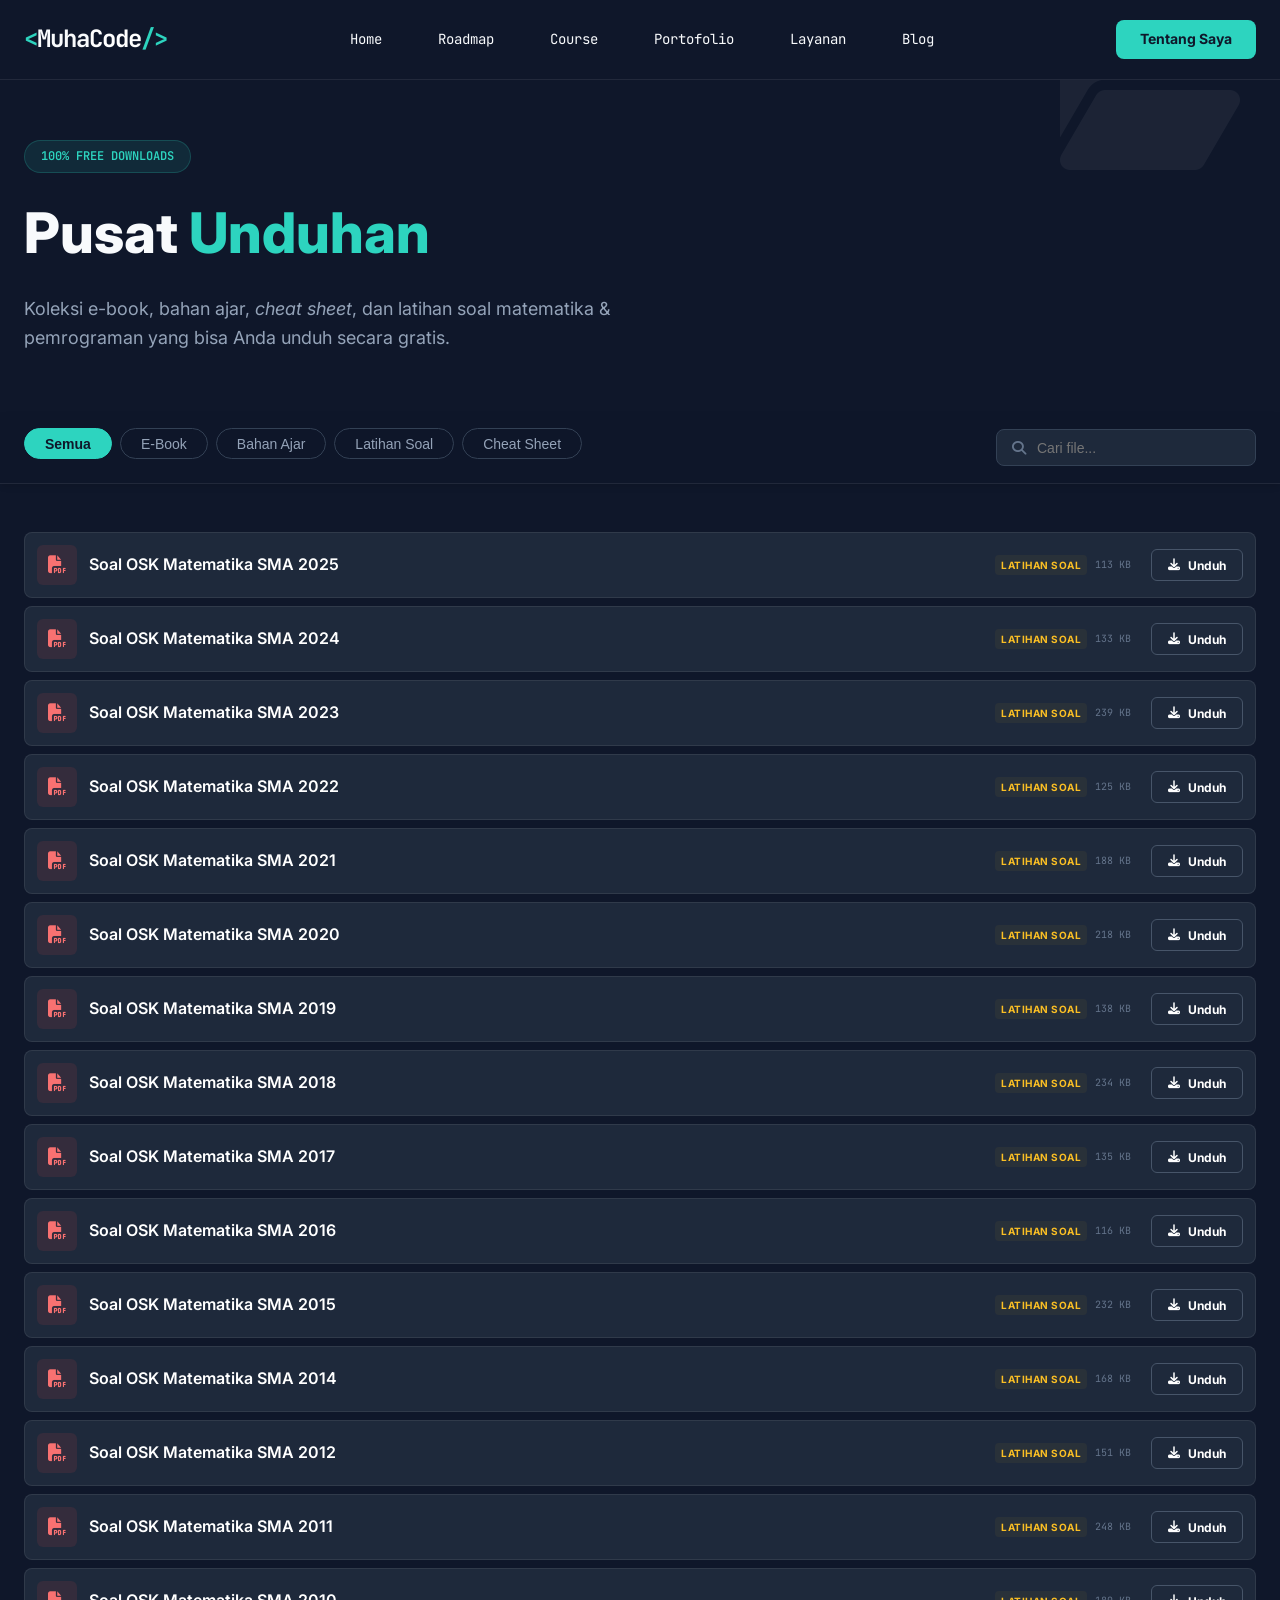
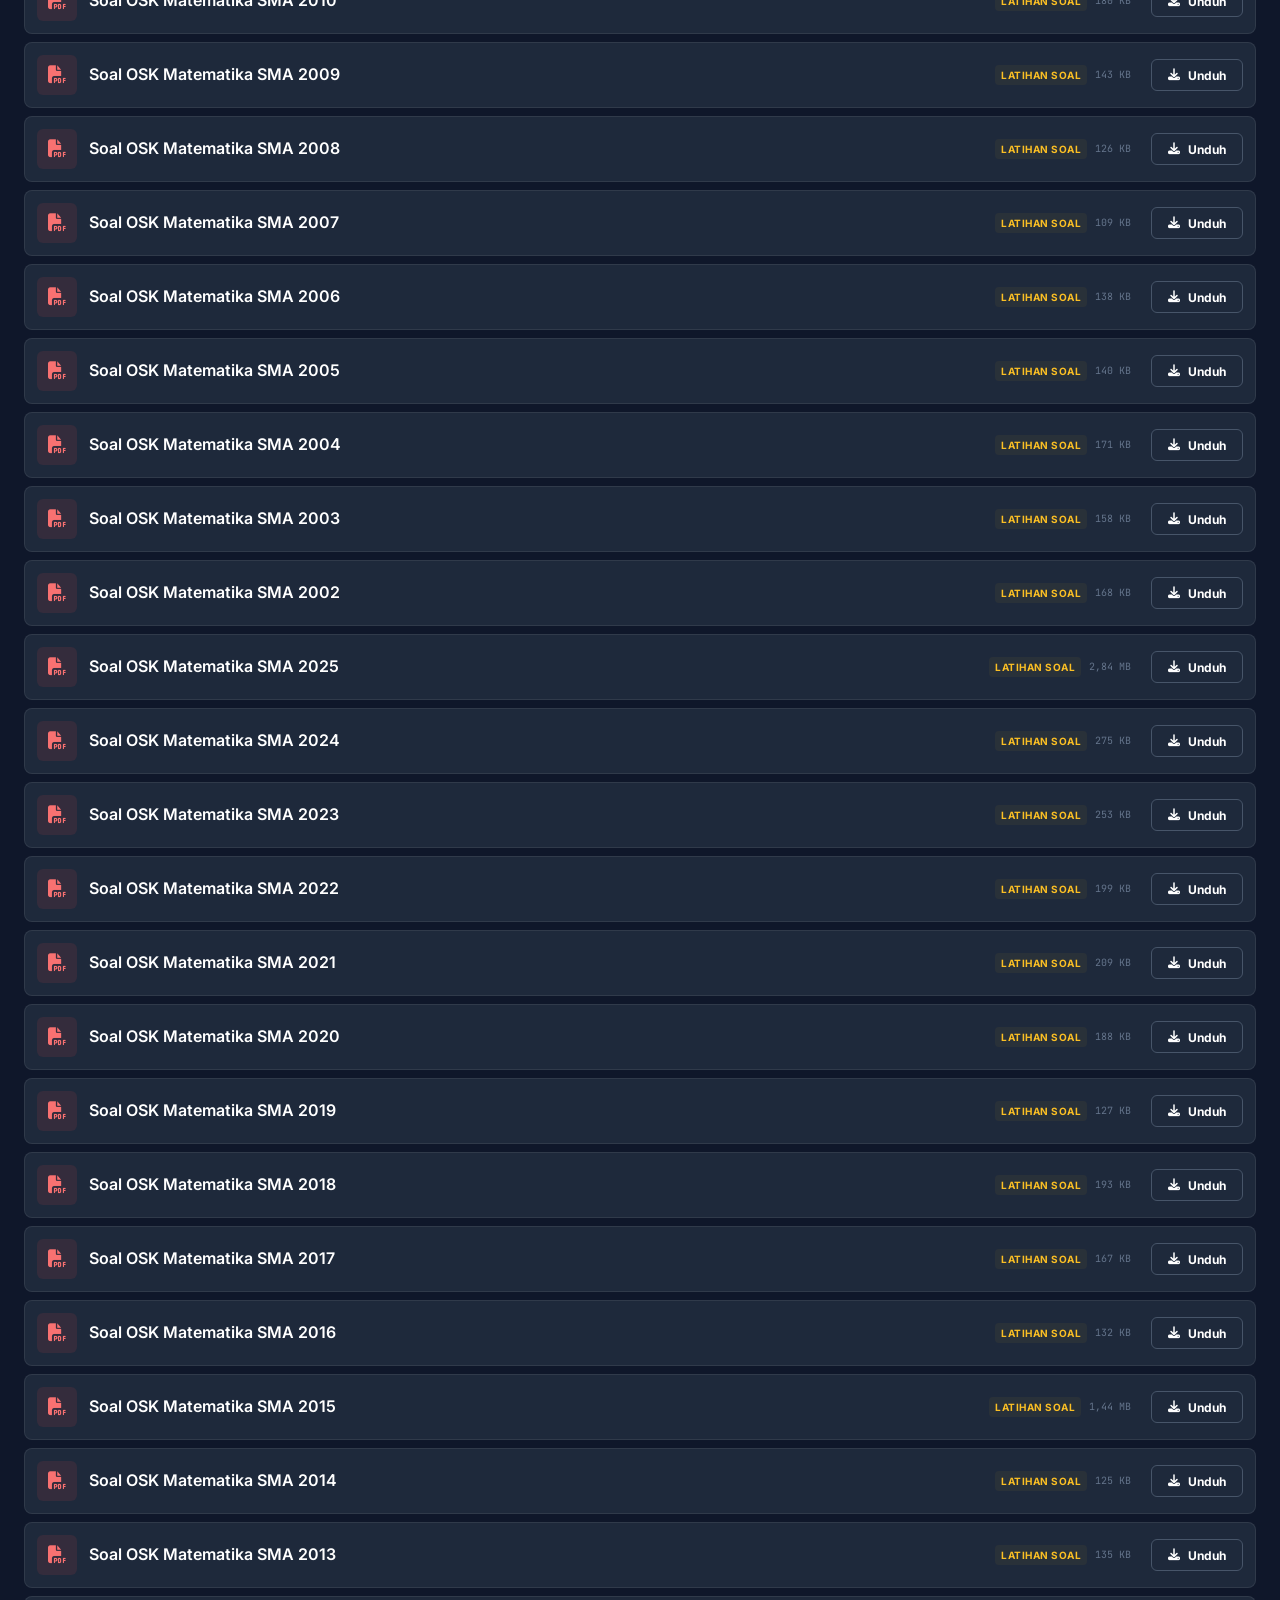
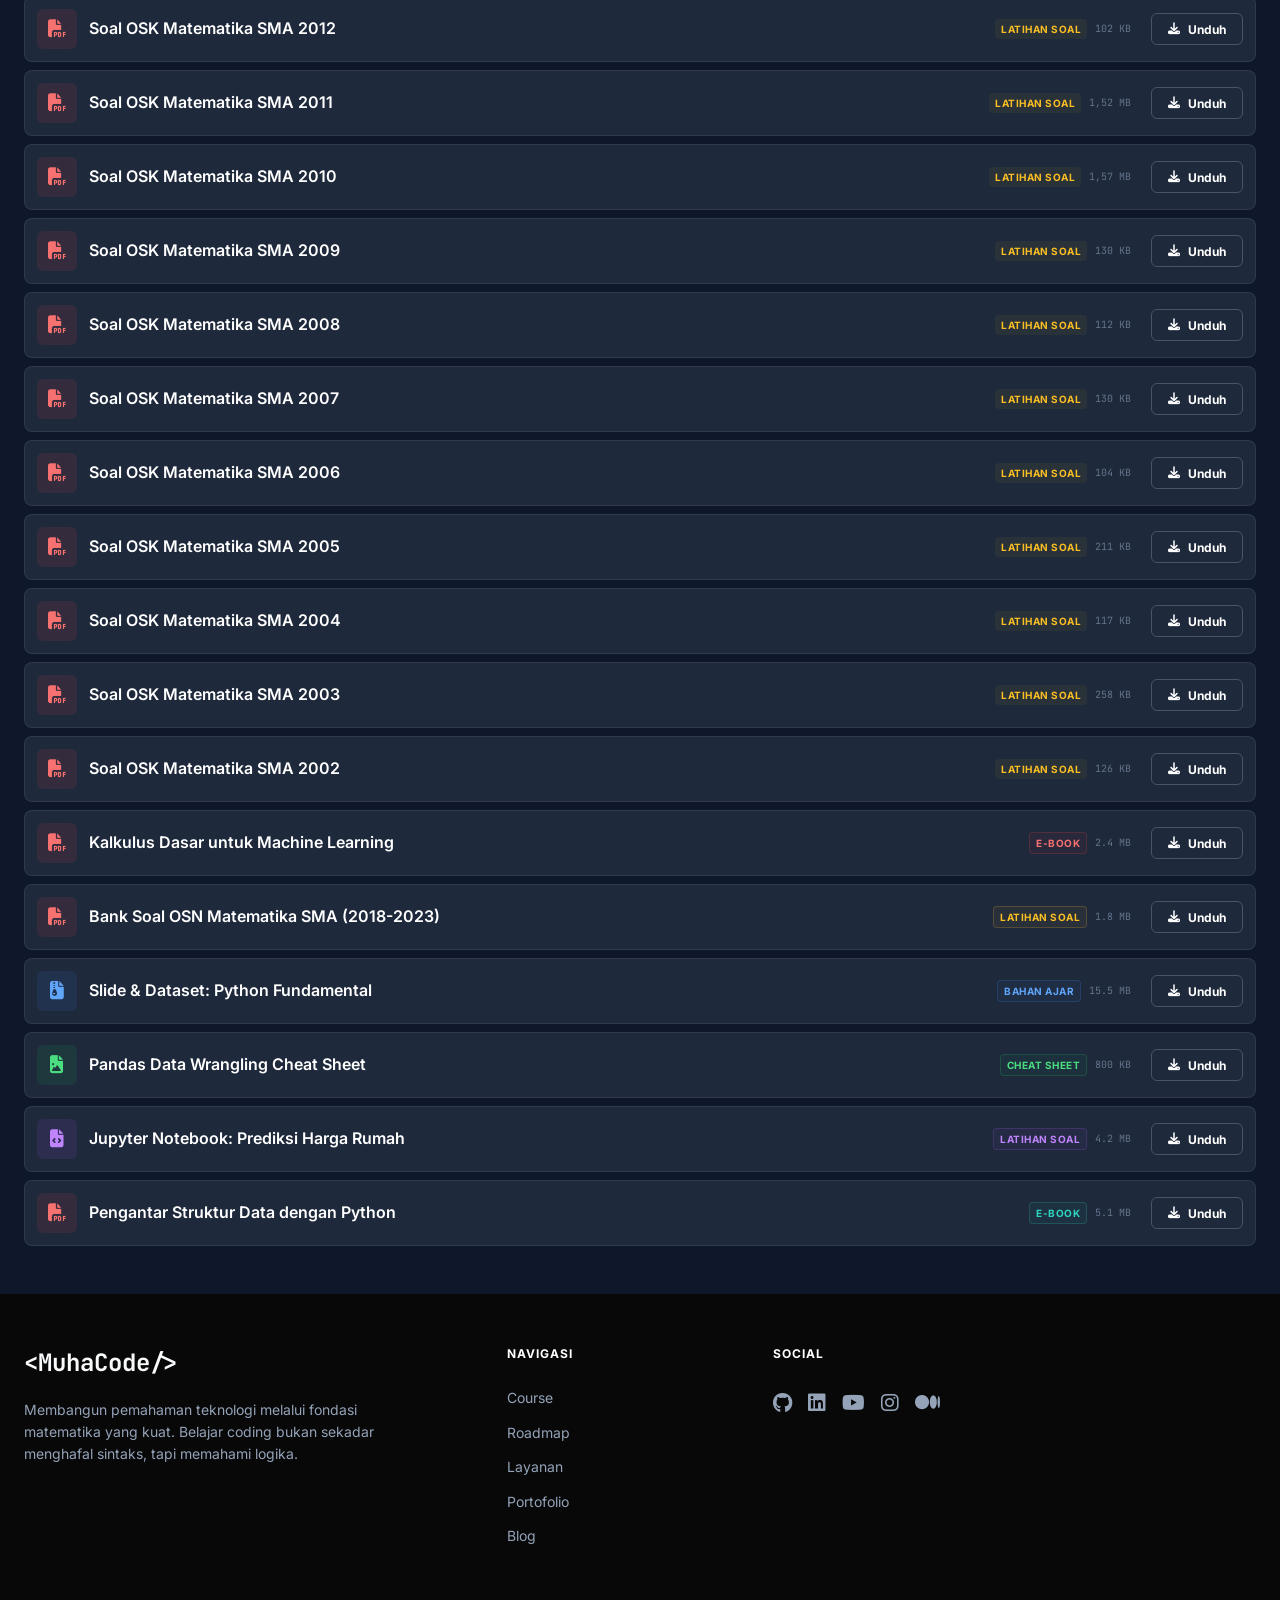
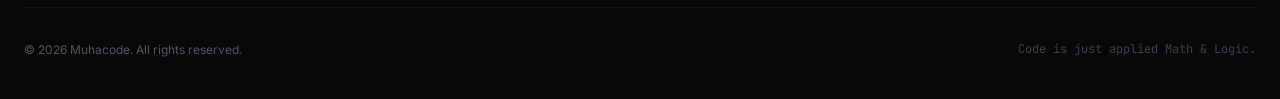
==== commit d22c4ffe: "add soal osp matematika sma" ====
--- a/index.html
+++ b/index.html
@@ -93,6 +93,424 @@
             
             <div id="resourcesGrid" class="resources-list">
 
+                <!-- SOAL OLIMPIADE MATEMATIKA SMA TINGKAT PROVINSI -->
+
+                <div class="resource-item" data-category="soal">
+                    <div class="res-icon red">
+                        <i class="fas fa-file-pdf"></i>
+                    </div>
+                    <div class="res-content">
+                        <h3 class="res-title">Soal OSK Matematika SMA 2025</h3>
+                        <div class="res-meta">
+                            <span class="res-tag badge-yellow">Latihan Soal</span>
+                            <span class="res-size">113 KB</span>
+                        </div>
+                    </div>
+                    <div class="res-action">
+                        <a href="assets/doc/osp-matematika-sma-2025.pdf" class="btn-download" title="Unduh" target="_blank">
+                            <i class="fas fa-download"></i> <span class="btn-text">Unduh</span>
+                        </a>
+                    </div>
+                </div>
+
+                <div class="resource-item" data-category="soal">
+                    <div class="res-icon red">
+                        <i class="fas fa-file-pdf"></i>
+                    </div>
+                    <div class="res-content">
+                        <h3 class="res-title">Soal OSK Matematika SMA 2024</h3>
+                        <div class="res-meta">
+                            <span class="res-tag badge-yellow">Latihan Soal</span>
+                            <span class="res-size">133 KB</span>
+                        </div>
+                    </div>
+                    <div class="res-action">
+                        <a href="assets/doc/osp-matematika-sma-2024.pdf" class="btn-download" title="Unduh" target="_blank">
+                            <i class="fas fa-download"></i> <span class="btn-text">Unduh</span>
+                        </a>
+                    </div>
+                </div>
+                
+                <div class="resource-item" data-category="soal">
+                    <div class="res-icon red">
+                        <i class="fas fa-file-pdf"></i>
+                    </div>
+                    <div class="res-content">
+                        <h3 class="res-title">Soal OSK Matematika SMA 2023</h3>
+                        <div class="res-meta">
+                            <span class="res-tag badge-yellow">Latihan Soal</span>
+                            <span class="res-size">239 KB</span>
+                        </div>
+                    </div>
+                    <div class="res-action">
+                        <a href="assets/doc/osp-matematika-sma-2023.pdf" class="btn-download" title="Unduh" target="_blank">
+                            <i class="fas fa-download"></i> <span class="btn-text">Unduh</span>
+                        </a>
+                    </div>
+                </div>
+
+                <div class="resource-item" data-category="soal">
+                    <div class="res-icon red">
+                        <i class="fas fa-file-pdf"></i>
+                    </div>
+                    <div class="res-content">
+                        <h3 class="res-title">Soal OSK Matematika SMA 2022</h3>
+                        <div class="res-meta">
+                            <span class="res-tag badge-yellow">Latihan Soal</span>
+                            <span class="res-size">125 KB</span>
+                        </div>
+                    </div>
+                    <div class="res-action">
+                        <a href="assets/doc/osp-matematika-sma-2022.pdf" class="btn-download" title="Unduh" target="_blank">
+                            <i class="fas fa-download"></i> <span class="btn-text">Unduh</span>
+                        </a>
+                    </div>
+                </div>
+
+                <div class="resource-item" data-category="soal">
+                    <div class="res-icon red">
+                        <i class="fas fa-file-pdf"></i>
+                    </div>
+                    <div class="res-content">
+                        <h3 class="res-title">Soal OSK Matematika SMA 2021</h3>
+                        <div class="res-meta">
+                            <span class="res-tag badge-yellow">Latihan Soal</span>
+                            <span class="res-size">188 KB</span>
+                        </div>
+                    </div>
+                    <div class="res-action">
+                        <a href="assets/doc/osp-matematika-sma-2021.pdf" class="btn-download" title="Unduh" target="_blank">
+                            <i class="fas fa-download"></i> <span class="btn-text">Unduh</span>
+                        </a>
+                    </div>
+                </div>
+
+                <div class="resource-item" data-category="soal">
+                    <div class="res-icon red">
+                        <i class="fas fa-file-pdf"></i>
+                    </div>
+                    <div class="res-content">
+                        <h3 class="res-title">Soal OSK Matematika SMA 2020</h3>
+                        <div class="res-meta">
+                            <span class="res-tag badge-yellow">Latihan Soal</span>
+                            <span class="res-size">218 KB</span>
+                        </div>
+                    </div>
+                    <div class="res-action">
+                        <a href="assets/doc/osp-matematika-sma-2020.pdf" class="btn-download" title="Unduh" target="_blank">
+                            <i class="fas fa-download"></i> <span class="btn-text">Unduh</span>
+                        </a>
+                    </div>
+                </div>
+
+                <div class="resource-item" data-category="soal">
+                    <div class="res-icon red">
+                        <i class="fas fa-file-pdf"></i>
+                    </div>
+                    <div class="res-content">
+                        <h3 class="res-title">Soal OSK Matematika SMA 2019</h3>
+                        <div class="res-meta">
+                            <span class="res-tag badge-yellow">Latihan Soal</span>
+                            <span class="res-size">138 KB</span>
+                        </div>
+                    </div>
+                    <div class="res-action">
+                        <a href="assets/doc/osp-matematika-sma-2019.pdf" class="btn-download" title="Unduh" target="_blank">
+                            <i class="fas fa-download"></i> <span class="btn-text">Unduh</span>
+                        </a>
+                    </div>
+                </div>
+
+                <div class="resource-item" data-category="soal">
+                    <div class="res-icon red">
+                        <i class="fas fa-file-pdf"></i>
+                    </div>
+                    <div class="res-content">
+                        <h3 class="res-title">Soal OSK Matematika SMA 2018</h3>
+                        <div class="res-meta">
+                            <span class="res-tag badge-yellow">Latihan Soal</span>
+                            <span class="res-size">234 KB</span>
+                        </div>
+                    </div>
+                    <div class="res-action">
+                        <a href="assets/doc/osp-matematika-sma-2018.pdf" class="btn-download" title="Unduh" target="_blank">
+                            <i class="fas fa-download"></i> <span class="btn-text">Unduh</span>
+                        </a>
+                    </div>
+                </div>
+
+                <div class="resource-item" data-category="soal">
+                    <div class="res-icon red">
+                        <i class="fas fa-file-pdf"></i>
+                    </div>
+                    <div class="res-content">
+                        <h3 class="res-title">Soal OSK Matematika SMA 2017</h3>
+                        <div class="res-meta">
+                            <span class="res-tag badge-yellow">Latihan Soal</span>
+                            <span class="res-size">135 KB</span>
+                        </div>
+                    </div>
+                    <div class="res-action">
+                        <a href="assets/doc/osp-matematika-sma-2017.pdf" class="btn-download" title="Unduh" target="_blank">
+                            <i class="fas fa-download"></i> <span class="btn-text">Unduh</span>
+                        </a>
+                    </div>
+                </div>
+
+                <div class="resource-item" data-category="soal">
+                    <div class="res-icon red">
+                        <i class="fas fa-file-pdf"></i>
+                    </div>
+                    <div class="res-content">
+                        <h3 class="res-title">Soal OSK Matematika SMA 2016</h3>
+                        <div class="res-meta">
+                            <span class="res-tag badge-yellow">Latihan Soal</span>
+                            <span class="res-size">116 KB</span>
+                        </div>
+                    </div>
+                    <div class="res-action">
+                        <a href="assets/doc/osp-matematika-sma-2016.pdf" class="btn-download" title="Unduh" target="_blank">
+                            <i class="fas fa-download"></i> <span class="btn-text">Unduh</span>
+                        </a>
+                    </div>
+                </div>
+
+                <div class="resource-item" data-category="soal">
+                    <div class="res-icon red">
+                        <i class="fas fa-file-pdf"></i>
+                    </div>
+                    <div class="res-content">
+                        <h3 class="res-title">Soal OSK Matematika SMA 2015</h3>
+                        <div class="res-meta">
+                            <span class="res-tag badge-yellow">Latihan Soal</span>
+                            <span class="res-size">232 KB</span>
+                        </div>
+                    </div>
+                    <div class="res-action">
+                        <a href="assets/doc/osp-matematika-sma-2015.pdf" class="btn-download" title="Unduh" target="_blank">
+                            <i class="fas fa-download"></i> <span class="btn-text">Unduh</span>
+                        </a>
+                    </div>
+                </div>
+
+                <div class="resource-item" data-category="soal">
+                    <div class="res-icon red">
+                        <i class="fas fa-file-pdf"></i>
+                    </div>
+                    <div class="res-content">
+                        <h3 class="res-title">Soal OSK Matematika SMA 2014</h3>
+                        <div class="res-meta">
+                            <span class="res-tag badge-yellow">Latihan Soal</span>
+                            <span class="res-size">168 KB</span>
+                        </div>
+                    </div>
+                    <div class="res-action">
+                        <a href="assets/doc/osp-matematika-sma-2014.pdf" class="btn-download" title="Unduh" target="_blank">
+                            <i class="fas fa-download"></i> <span class="btn-text">Unduh</span>
+                        </a>
+                    </div>
+                </div>
+
+                <div class="resource-item" data-category="soal">
+                    <div class="res-icon red">
+                        <i class="fas fa-file-pdf"></i>
+                    </div>
+                    <div class="res-content">
+                        <h3 class="res-title">Soal OSK Matematika SMA 2012</h3>
+                        <div class="res-meta">
+                            <span class="res-tag badge-yellow">Latihan Soal</span>
+                            <span class="res-size">151 KB</span>
+                        </div>
+                    </div>
+                    <div class="res-action">
+                        <a href="assets/doc/osp-matematika-sma-2012.pdf" class="btn-download" title="Unduh" target="_blank">
+                            <i class="fas fa-download"></i> <span class="btn-text">Unduh</span>
+                        </a>
+                    </div>
+                </div>
+
+                <div class="resource-item" data-category="soal">
+                    <div class="res-icon red">
+                        <i class="fas fa-file-pdf"></i>
+                    </div>
+                    <div class="res-content">
+                        <h3 class="res-title">Soal OSK Matematika SMA 2011</h3>
+                        <div class="res-meta">
+                            <span class="res-tag badge-yellow">Latihan Soal</span>
+                            <span class="res-size">248 KB</span>
+                        </div>
+                    </div>
+                    <div class="res-action">
+                        <a href="assets/doc/osp-matematika-sma-2011.pdf" class="btn-download" title="Unduh" target="_blank">
+                            <i class="fas fa-download"></i> <span class="btn-text">Unduh</span>
+                        </a>
+                    </div>
+                </div>
+
+                <div class="resource-item" data-category="soal">
+                    <div class="res-icon red">
+                        <i class="fas fa-file-pdf"></i>
+                    </div>
+                    <div class="res-content">
+                        <h3 class="res-title">Soal OSK Matematika SMA 2010</h3>
+                        <div class="res-meta">
+                            <span class="res-tag badge-yellow">Latihan Soal</span>
+                            <span class="res-size">180 KB</span>
+                        </div>
+                    </div>
+                    <div class="res-action">
+                        <a href="assets/doc/osp-matematika-sma-2010.pdf" class="btn-download" title="Unduh" target="_blank">
+                            <i class="fas fa-download"></i> <span class="btn-text">Unduh</span>
+                        </a>
+                    </div>
+                </div>
+
+                <div class="resource-item" data-category="soal">
+                    <div class="res-icon red">
+                        <i class="fas fa-file-pdf"></i>
+                    </div>
+                    <div class="res-content">
+                        <h3 class="res-title">Soal OSK Matematika SMA 2009</h3>
+                        <div class="res-meta">
+                            <span class="res-tag badge-yellow">Latihan Soal</span>
+                            <span class="res-size">143 KB</span>
+                        </div>
+                    </div>
+                    <div class="res-action">
+                        <a href="assets/doc/osp-matematika-sma-2009.pdf" class="btn-download" title="Unduh" target="_blank">
+                            <i class="fas fa-download"></i> <span class="btn-text">Unduh</span>
+                        </a>
+                    </div>
+                </div>
+
+                <div class="resource-item" data-category="soal">
+                    <div class="res-icon red">
+                        <i class="fas fa-file-pdf"></i>
+                    </div>
+                    <div class="res-content">
+                        <h3 class="res-title">Soal OSK Matematika SMA 2008</h3>
+                        <div class="res-meta">
+                            <span class="res-tag badge-yellow">Latihan Soal</span>
+                            <span class="res-size">126 KB</span>
+                        </div>
+                    </div>
+                    <div class="res-action">
+                        <a href="assets/doc/osp-matematika-sma-2008.pdf" class="btn-download" title="Unduh" target="_blank">
+                            <i class="fas fa-download"></i> <span class="btn-text">Unduh</span>
+                        </a>
+                    </div>
+                </div>
+
+                <div class="resource-item" data-category="soal">
+                    <div class="res-icon red">
+                        <i class="fas fa-file-pdf"></i>
+                    </div>
+                    <div class="res-content">
+                        <h3 class="res-title">Soal OSK Matematika SMA 2007</h3>
+                        <div class="res-meta">
+                            <span class="res-tag badge-yellow">Latihan Soal</span>
+                            <span class="res-size">109 KB</span>
+                        </div>
+                    </div>
+                    <div class="res-action">
+                        <a href="assets/doc/osp-matematika-sma-2007.pdf" class="btn-download" title="Unduh" target="_blank">
+                            <i class="fas fa-download"></i> <span class="btn-text">Unduh</span>
+                        </a>
+                    </div>
+                </div>
+
+                <div class="resource-item" data-category="soal">
+                    <div class="res-icon red">
+                        <i class="fas fa-file-pdf"></i>
+                    </div>
+                    <div class="res-content">
+                        <h3 class="res-title">Soal OSK Matematika SMA 2006</h3>
+                        <div class="res-meta">
+                            <span class="res-tag badge-yellow">Latihan Soal</span>
+                            <span class="res-size">138 KB</span>
+                        </div>
+                    </div>
+                    <div class="res-action">
+                        <a href="assets/doc/osp-matematika-sma-2006.pdf" class="btn-download" title="Unduh" target="_blank">
+                            <i class="fas fa-download"></i> <span class="btn-text">Unduh</span>
+                        </a>
+                    </div>
+                </div>
+                
+                <div class="resource-item" data-category="soal">
+                    <div class="res-icon red">
+                        <i class="fas fa-file-pdf"></i>
+                    </div>
+                    <div class="res-content">
+                        <h3 class="res-title">Soal OSK Matematika SMA 2005</h3>
+                        <div class="res-meta">
+                            <span class="res-tag badge-yellow">Latihan Soal</span>
+                            <span class="res-size">140 KB</span>
+                        </div>
+                    </div>
+                    <div class="res-action">
+                        <a href="assets/doc/osp-matematika-sma-2005.pdf" class="btn-download" title="Unduh" target="_blank">
+                            <i class="fas fa-download"></i> <span class="btn-text">Unduh</span>
+                        </a>
+                    </div>
+                </div>
+
+                <div class="resource-item" data-category="soal">
+                    <div class="res-icon red">
+                        <i class="fas fa-file-pdf"></i>
+                    </div>
+                    <div class="res-content">
+                        <h3 class="res-title">Soal OSK Matematika SMA 2004</h3>
+                        <div class="res-meta">
+                            <span class="res-tag badge-yellow">Latihan Soal</span>
+                            <span class="res-size">171 KB</span>
+                        </div>
+                    </div>
+                    <div class="res-action">
+                        <a href="assets/doc/osp-matematika-sma-2004.pdf" class="btn-download" title="Unduh" target="_blank">
+                            <i class="fas fa-download"></i> <span class="btn-text">Unduh</span>
+                        </a>
+                    </div>
+                </div>
+
+                <div class="resource-item" data-category="soal">
+                    <div class="res-icon red">
+                        <i class="fas fa-file-pdf"></i>
+                    </div>
+                    <div class="res-content">
+                        <h3 class="res-title">Soal OSK Matematika SMA 2003</h3>
+                        <div class="res-meta">
+                            <span class="res-tag badge-yellow">Latihan Soal</span>
+                            <span class="res-size">158 KB</span>
+                        </div>
+                    </div>
+                    <div class="res-action">
+                        <a href="assets/doc/osp-matematika-sma-2003.pdf" class="btn-download" title="Unduh" target="_blank">
+                            <i class="fas fa-download"></i> <span class="btn-text">Unduh</span>
+                        </a>
+                    </div>
+                </div>
+
+                <div class="resource-item" data-category="soal">
+                    <div class="res-icon red">
+                        <i class="fas fa-file-pdf"></i>
+                    </div>
+                    <div class="res-content">
+                        <h3 class="res-title">Soal OSK Matematika SMA 2002</h3>
+                        <div class="res-meta">
+                            <span class="res-tag badge-yellow">Latihan Soal</span>
+                            <span class="res-size">168 KB</span>
+                        </div>
+                    </div>
+                    <div class="res-action">
+                        <a href="assets/doc/osp-matematika-sma-2002.pdf" class="btn-download" title="Unduh" target="_blank">
+                            <i class="fas fa-download"></i> <span class="btn-text">Unduh</span>
+                        </a>
+                    </div>
+                </div>
+                
+
+                <!-- SOAL OLIMPIADE MATEMATIKA SMA TINGKAT KABUPATEN -->
                 <div class="resource-item" data-category="soal">
                     <div class="res-icon red">
                         <i class="fas fa-file-pdf"></i>
--- a/styles/style.css
+++ b/styles/style.css
@@ -401,6 +401,12 @@
     color: #c084fc;
 }
 
+.badge-yellow {
+    border-color:rgba(251,191,36,0.2); 
+    background:rgba(251,191,36,0.05); 
+    color:var(--brand-secondary);
+}
+
 /* Content Body */
 .res-content {
     flex-grow: 1;
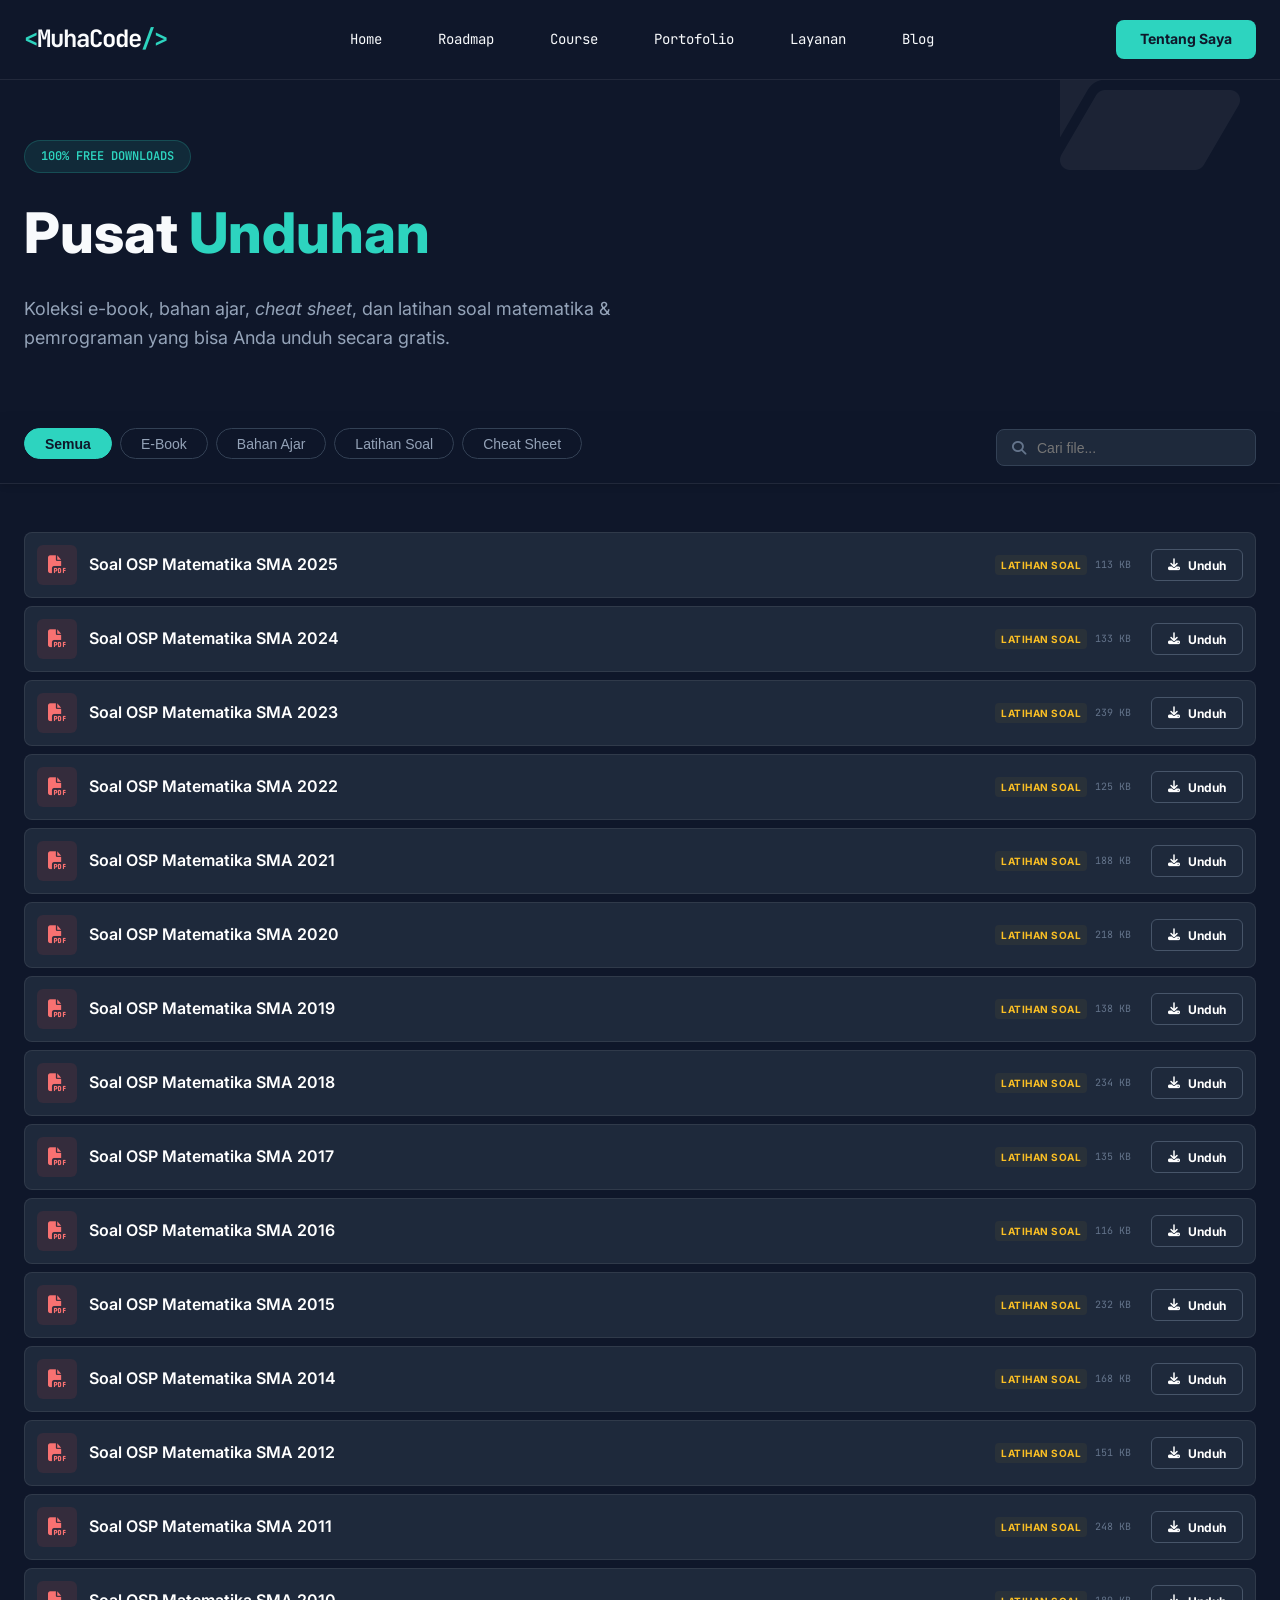
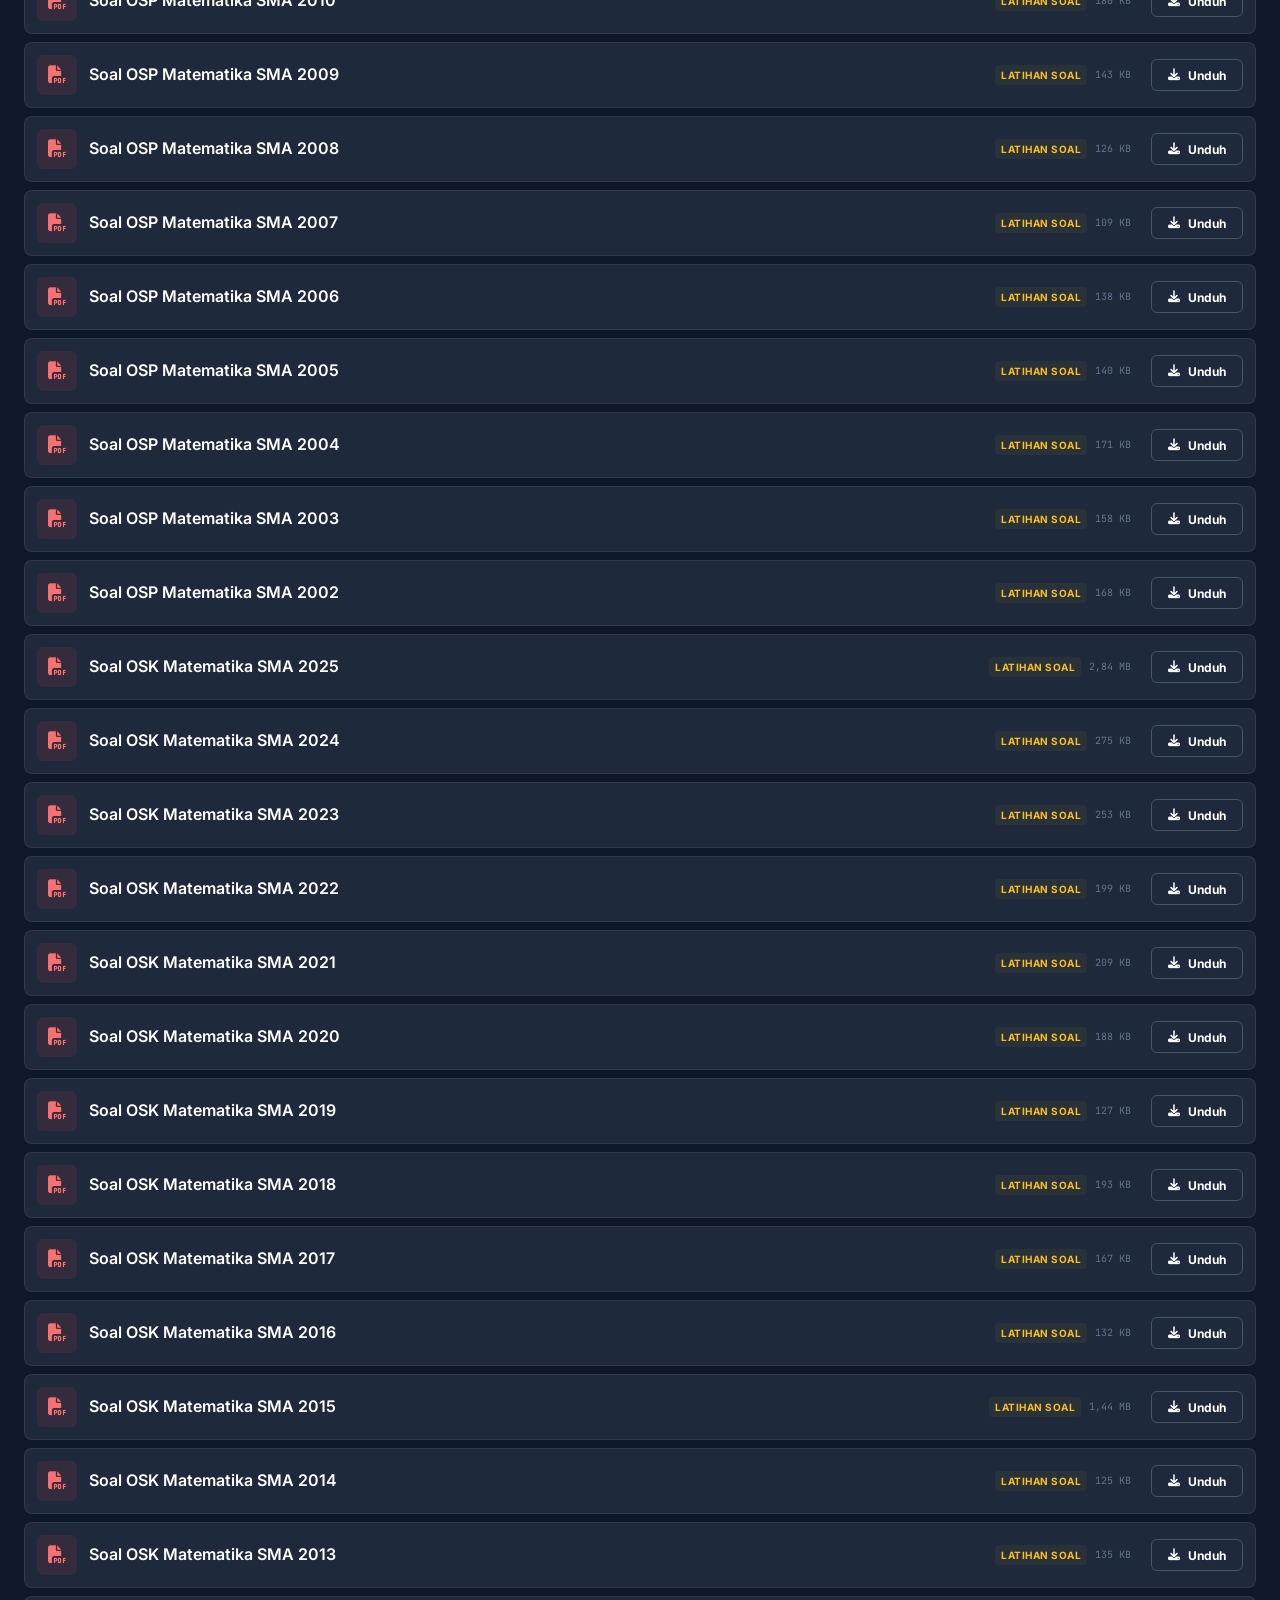
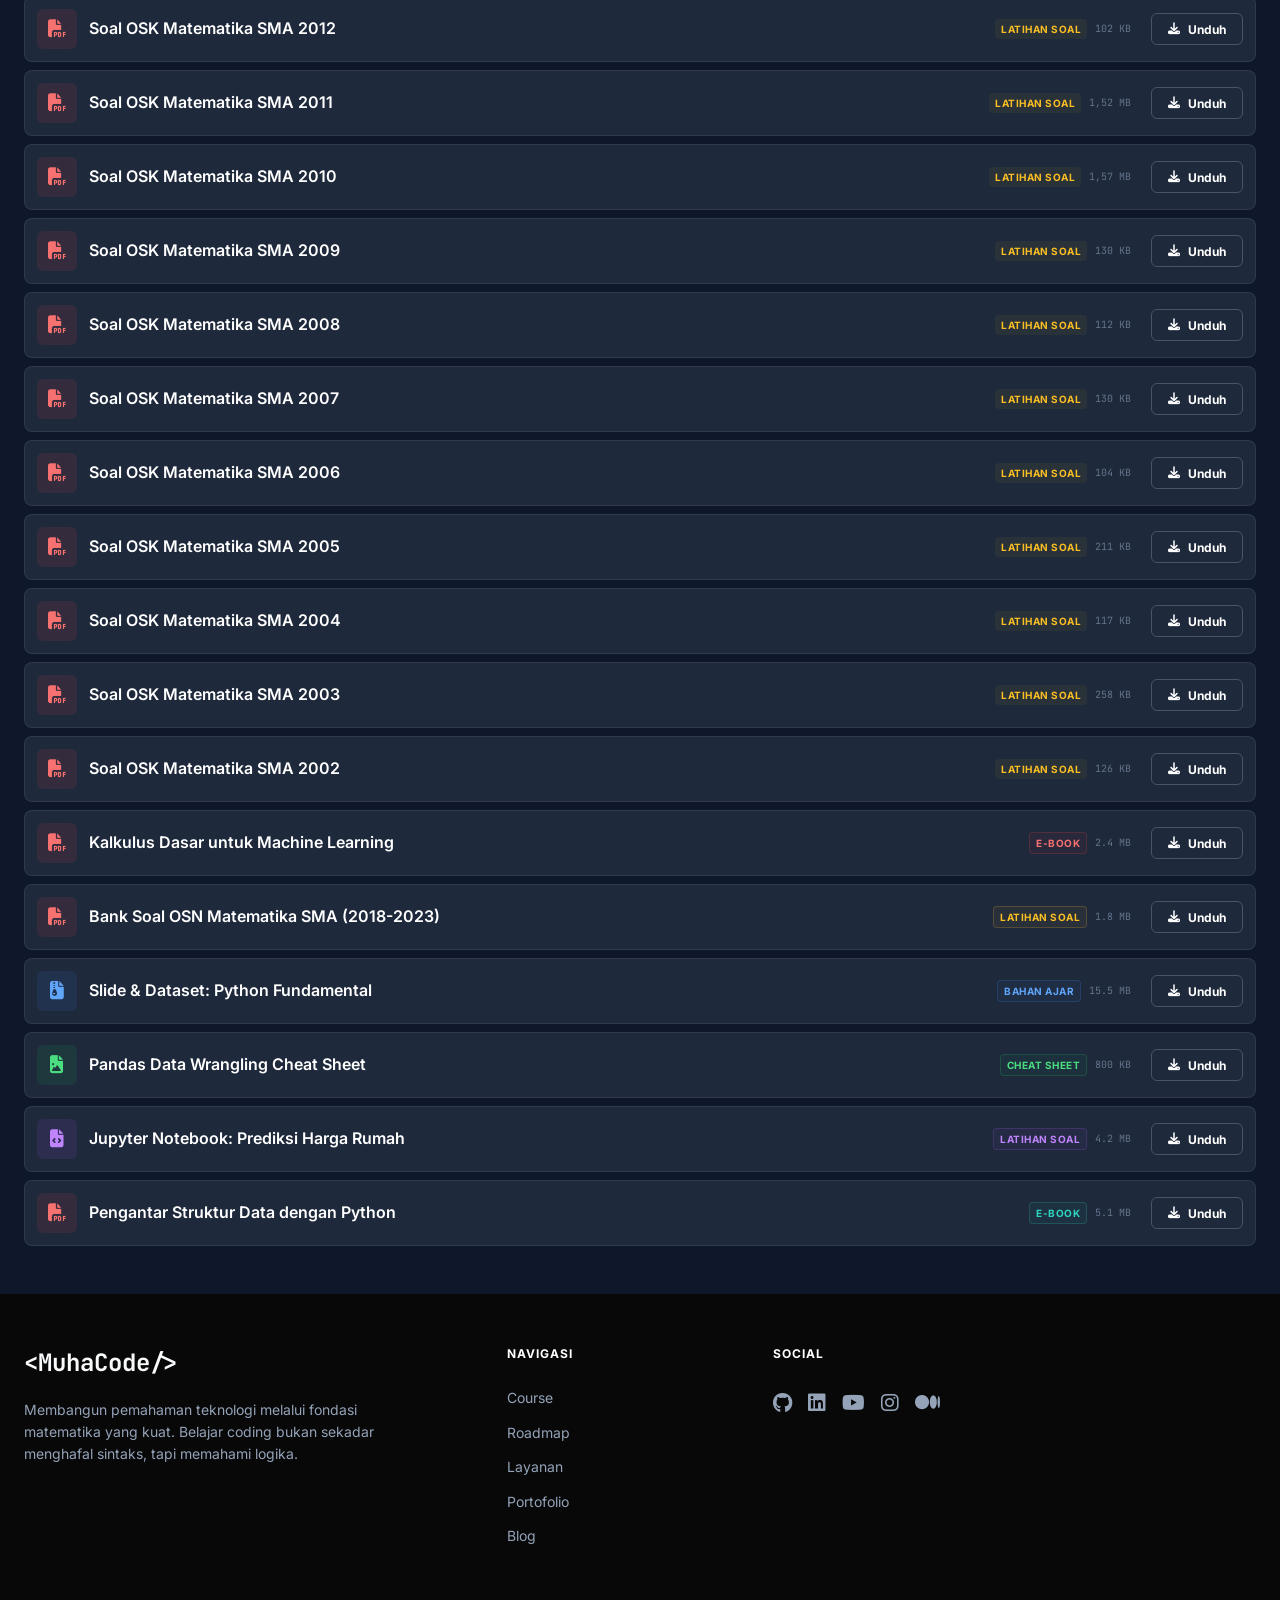
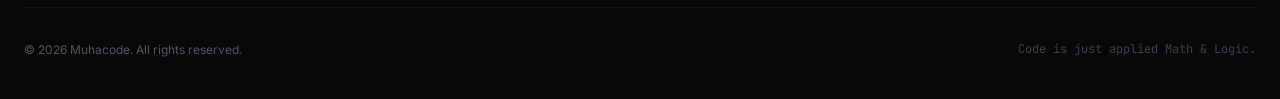
==== commit 193396ee: "edit osp" ====
--- a/index.html
+++ b/index.html
@@ -100,7 +100,7 @@
                         <i class="fas fa-file-pdf"></i>
                     </div>
                     <div class="res-content">
-                        <h3 class="res-title">Soal OSK Matematika SMA 2025</h3>
+                        <h3 class="res-title">Soal OSP Matematika SMA 2025</h3>
                         <div class="res-meta">
                             <span class="res-tag badge-yellow">Latihan Soal</span>
                             <span class="res-size">113 KB</span>
@@ -118,7 +118,7 @@
                         <i class="fas fa-file-pdf"></i>
                     </div>
                     <div class="res-content">
-                        <h3 class="res-title">Soal OSK Matematika SMA 2024</h3>
+                        <h3 class="res-title">Soal OSP Matematika SMA 2024</h3>
                         <div class="res-meta">
                             <span class="res-tag badge-yellow">Latihan Soal</span>
                             <span class="res-size">133 KB</span>
@@ -136,7 +136,7 @@
                         <i class="fas fa-file-pdf"></i>
                     </div>
                     <div class="res-content">
-                        <h3 class="res-title">Soal OSK Matematika SMA 2023</h3>
+                        <h3 class="res-title">Soal OSP Matematika SMA 2023</h3>
                         <div class="res-meta">
                             <span class="res-tag badge-yellow">Latihan Soal</span>
                             <span class="res-size">239 KB</span>
@@ -154,7 +154,7 @@
                         <i class="fas fa-file-pdf"></i>
                     </div>
                     <div class="res-content">
-                        <h3 class="res-title">Soal OSK Matematika SMA 2022</h3>
+                        <h3 class="res-title">Soal OSP Matematika SMA 2022</h3>
                         <div class="res-meta">
                             <span class="res-tag badge-yellow">Latihan Soal</span>
                             <span class="res-size">125 KB</span>
@@ -172,7 +172,7 @@
                         <i class="fas fa-file-pdf"></i>
                     </div>
                     <div class="res-content">
-                        <h3 class="res-title">Soal OSK Matematika SMA 2021</h3>
+                        <h3 class="res-title">Soal OSP Matematika SMA 2021</h3>
                         <div class="res-meta">
                             <span class="res-tag badge-yellow">Latihan Soal</span>
                             <span class="res-size">188 KB</span>
@@ -190,7 +190,7 @@
                         <i class="fas fa-file-pdf"></i>
                     </div>
                     <div class="res-content">
-                        <h3 class="res-title">Soal OSK Matematika SMA 2020</h3>
+                        <h3 class="res-title">Soal OSP Matematika SMA 2020</h3>
                         <div class="res-meta">
                             <span class="res-tag badge-yellow">Latihan Soal</span>
                             <span class="res-size">218 KB</span>
@@ -208,7 +208,7 @@
                         <i class="fas fa-file-pdf"></i>
                     </div>
                     <div class="res-content">
-                        <h3 class="res-title">Soal OSK Matematika SMA 2019</h3>
+                        <h3 class="res-title">Soal OSP Matematika SMA 2019</h3>
                         <div class="res-meta">
                             <span class="res-tag badge-yellow">Latihan Soal</span>
                             <span class="res-size">138 KB</span>
@@ -226,7 +226,7 @@
                         <i class="fas fa-file-pdf"></i>
                     </div>
                     <div class="res-content">
-                        <h3 class="res-title">Soal OSK Matematika SMA 2018</h3>
+                        <h3 class="res-title">Soal OSP Matematika SMA 2018</h3>
                         <div class="res-meta">
                             <span class="res-tag badge-yellow">Latihan Soal</span>
                             <span class="res-size">234 KB</span>
@@ -244,7 +244,7 @@
                         <i class="fas fa-file-pdf"></i>
                     </div>
                     <div class="res-content">
-                        <h3 class="res-title">Soal OSK Matematika SMA 2017</h3>
+                        <h3 class="res-title">Soal OSP Matematika SMA 2017</h3>
                         <div class="res-meta">
                             <span class="res-tag badge-yellow">Latihan Soal</span>
                             <span class="res-size">135 KB</span>
@@ -262,7 +262,7 @@
                         <i class="fas fa-file-pdf"></i>
                     </div>
                     <div class="res-content">
-                        <h3 class="res-title">Soal OSK Matematika SMA 2016</h3>
+                        <h3 class="res-title">Soal OSP Matematika SMA 2016</h3>
                         <div class="res-meta">
                             <span class="res-tag badge-yellow">Latihan Soal</span>
                             <span class="res-size">116 KB</span>
@@ -280,7 +280,7 @@
                         <i class="fas fa-file-pdf"></i>
                     </div>
                     <div class="res-content">
-                        <h3 class="res-title">Soal OSK Matematika SMA 2015</h3>
+                        <h3 class="res-title">Soal OSP Matematika SMA 2015</h3>
                         <div class="res-meta">
                             <span class="res-tag badge-yellow">Latihan Soal</span>
                             <span class="res-size">232 KB</span>
@@ -298,7 +298,7 @@
                         <i class="fas fa-file-pdf"></i>
                     </div>
                     <div class="res-content">
-                        <h3 class="res-title">Soal OSK Matematika SMA 2014</h3>
+                        <h3 class="res-title">Soal OSP Matematika SMA 2014</h3>
                         <div class="res-meta">
                             <span class="res-tag badge-yellow">Latihan Soal</span>
                             <span class="res-size">168 KB</span>
@@ -316,7 +316,7 @@
                         <i class="fas fa-file-pdf"></i>
                     </div>
                     <div class="res-content">
-                        <h3 class="res-title">Soal OSK Matematika SMA 2012</h3>
+                        <h3 class="res-title">Soal OSP Matematika SMA 2012</h3>
                         <div class="res-meta">
                             <span class="res-tag badge-yellow">Latihan Soal</span>
                             <span class="res-size">151 KB</span>
@@ -334,7 +334,7 @@
                         <i class="fas fa-file-pdf"></i>
                     </div>
                     <div class="res-content">
-                        <h3 class="res-title">Soal OSK Matematika SMA 2011</h3>
+                        <h3 class="res-title">Soal OSP Matematika SMA 2011</h3>
                         <div class="res-meta">
                             <span class="res-tag badge-yellow">Latihan Soal</span>
                             <span class="res-size">248 KB</span>
@@ -352,7 +352,7 @@
                         <i class="fas fa-file-pdf"></i>
                     </div>
                     <div class="res-content">
-                        <h3 class="res-title">Soal OSK Matematika SMA 2010</h3>
+                        <h3 class="res-title">Soal OSP Matematika SMA 2010</h3>
                         <div class="res-meta">
                             <span class="res-tag badge-yellow">Latihan Soal</span>
                             <span class="res-size">180 KB</span>
@@ -370,7 +370,7 @@
                         <i class="fas fa-file-pdf"></i>
                     </div>
                     <div class="res-content">
-                        <h3 class="res-title">Soal OSK Matematika SMA 2009</h3>
+                        <h3 class="res-title">Soal OSP Matematika SMA 2009</h3>
                         <div class="res-meta">
                             <span class="res-tag badge-yellow">Latihan Soal</span>
                             <span class="res-size">143 KB</span>
@@ -388,7 +388,7 @@
                         <i class="fas fa-file-pdf"></i>
                     </div>
                     <div class="res-content">
-                        <h3 class="res-title">Soal OSK Matematika SMA 2008</h3>
+                        <h3 class="res-title">Soal OSP Matematika SMA 2008</h3>
                         <div class="res-meta">
                             <span class="res-tag badge-yellow">Latihan Soal</span>
                             <span class="res-size">126 KB</span>
@@ -406,7 +406,7 @@
                         <i class="fas fa-file-pdf"></i>
                     </div>
                     <div class="res-content">
-                        <h3 class="res-title">Soal OSK Matematika SMA 2007</h3>
+                        <h3 class="res-title">Soal OSP Matematika SMA 2007</h3>
                         <div class="res-meta">
                             <span class="res-tag badge-yellow">Latihan Soal</span>
                             <span class="res-size">109 KB</span>
@@ -424,7 +424,7 @@
                         <i class="fas fa-file-pdf"></i>
                     </div>
                     <div class="res-content">
-                        <h3 class="res-title">Soal OSK Matematika SMA 2006</h3>
+                        <h3 class="res-title">Soal OSP Matematika SMA 2006</h3>
                         <div class="res-meta">
                             <span class="res-tag badge-yellow">Latihan Soal</span>
                             <span class="res-size">138 KB</span>
@@ -442,7 +442,7 @@
                         <i class="fas fa-file-pdf"></i>
                     </div>
                     <div class="res-content">
-                        <h3 class="res-title">Soal OSK Matematika SMA 2005</h3>
+                        <h3 class="res-title">Soal OSP Matematika SMA 2005</h3>
                         <div class="res-meta">
                             <span class="res-tag badge-yellow">Latihan Soal</span>
                             <span class="res-size">140 KB</span>
@@ -460,7 +460,7 @@
                         <i class="fas fa-file-pdf"></i>
                     </div>
                     <div class="res-content">
-                        <h3 class="res-title">Soal OSK Matematika SMA 2004</h3>
+                        <h3 class="res-title">Soal OSP Matematika SMA 2004</h3>
                         <div class="res-meta">
                             <span class="res-tag badge-yellow">Latihan Soal</span>
                             <span class="res-size">171 KB</span>
@@ -478,7 +478,7 @@
                         <i class="fas fa-file-pdf"></i>
                     </div>
                     <div class="res-content">
-                        <h3 class="res-title">Soal OSK Matematika SMA 2003</h3>
+                        <h3 class="res-title">Soal OSP Matematika SMA 2003</h3>
                         <div class="res-meta">
                             <span class="res-tag badge-yellow">Latihan Soal</span>
                             <span class="res-size">158 KB</span>
@@ -496,7 +496,7 @@
                         <i class="fas fa-file-pdf"></i>
                     </div>
                     <div class="res-content">
-                        <h3 class="res-title">Soal OSK Matematika SMA 2002</h3>
+                        <h3 class="res-title">Soal OSP Matematika SMA 2002</h3>
                         <div class="res-meta">
                             <span class="res-tag badge-yellow">Latihan Soal</span>
                             <span class="res-size">168 KB</span>
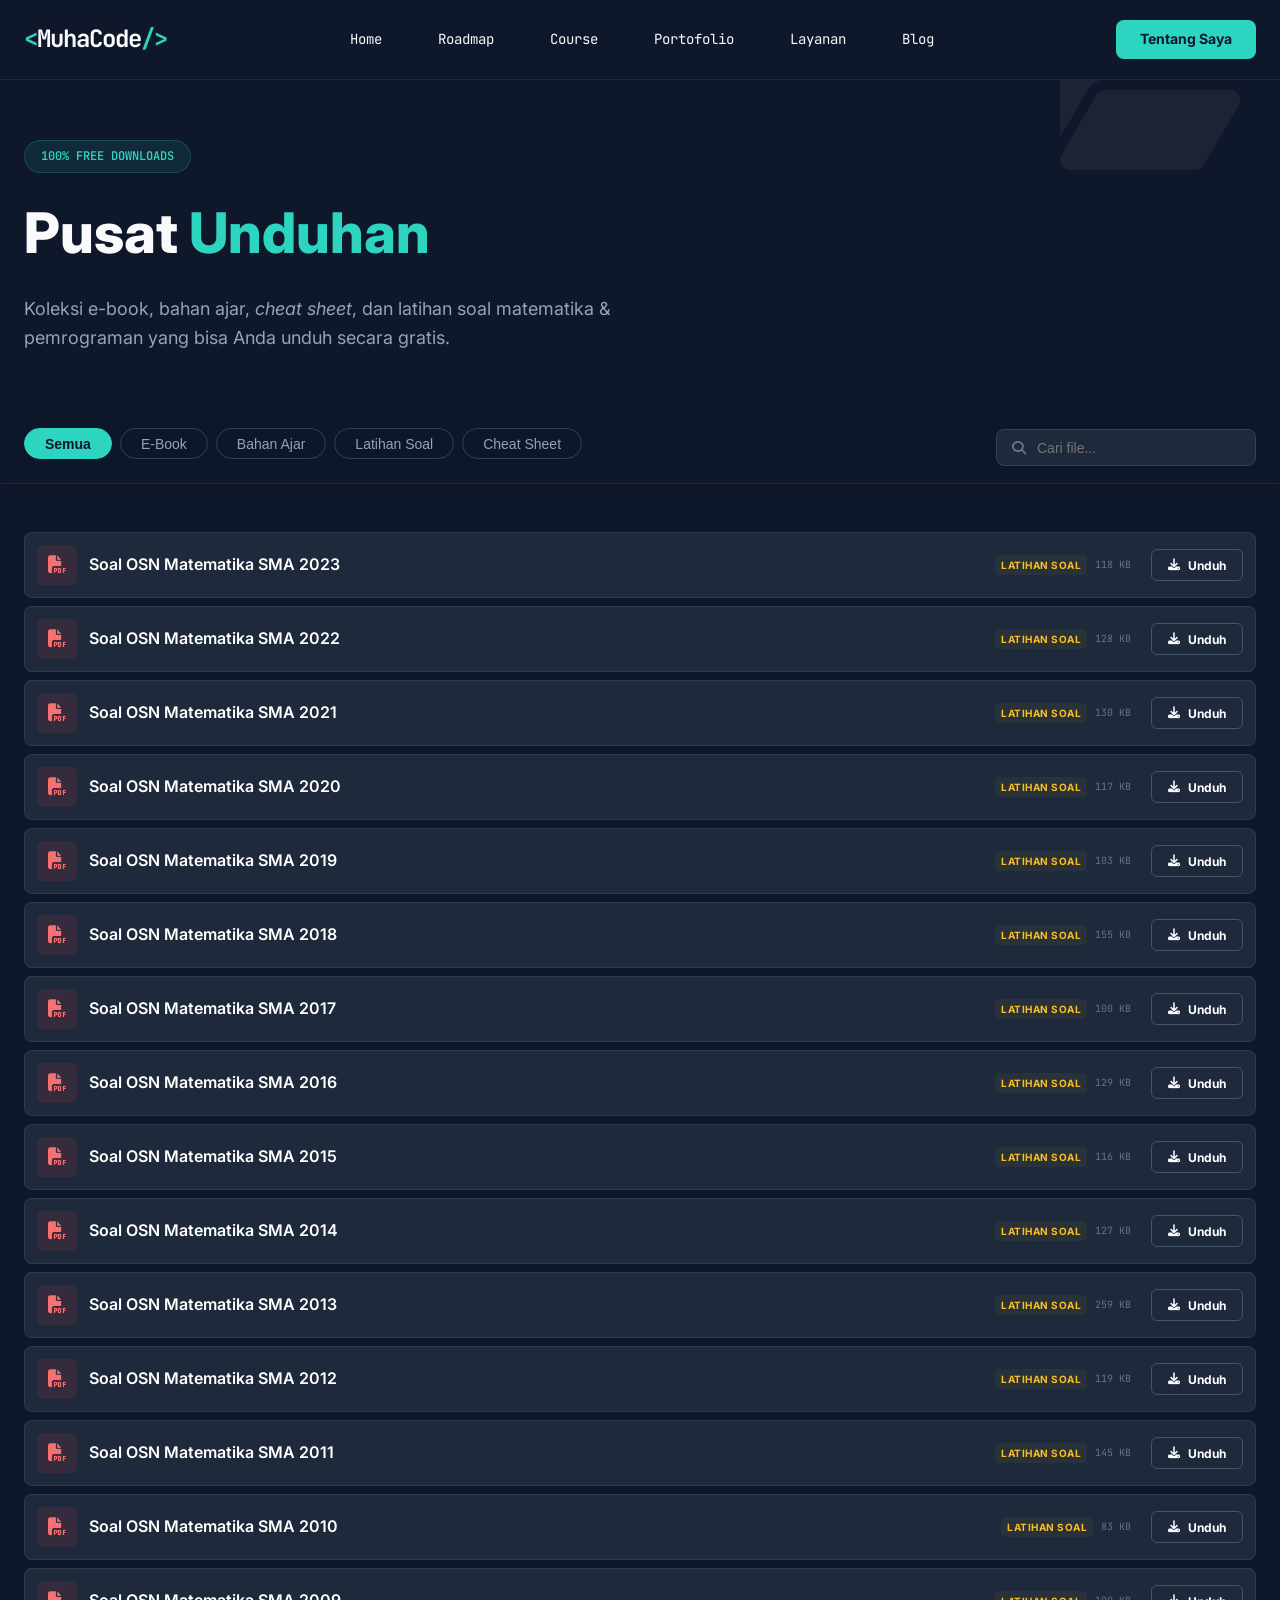
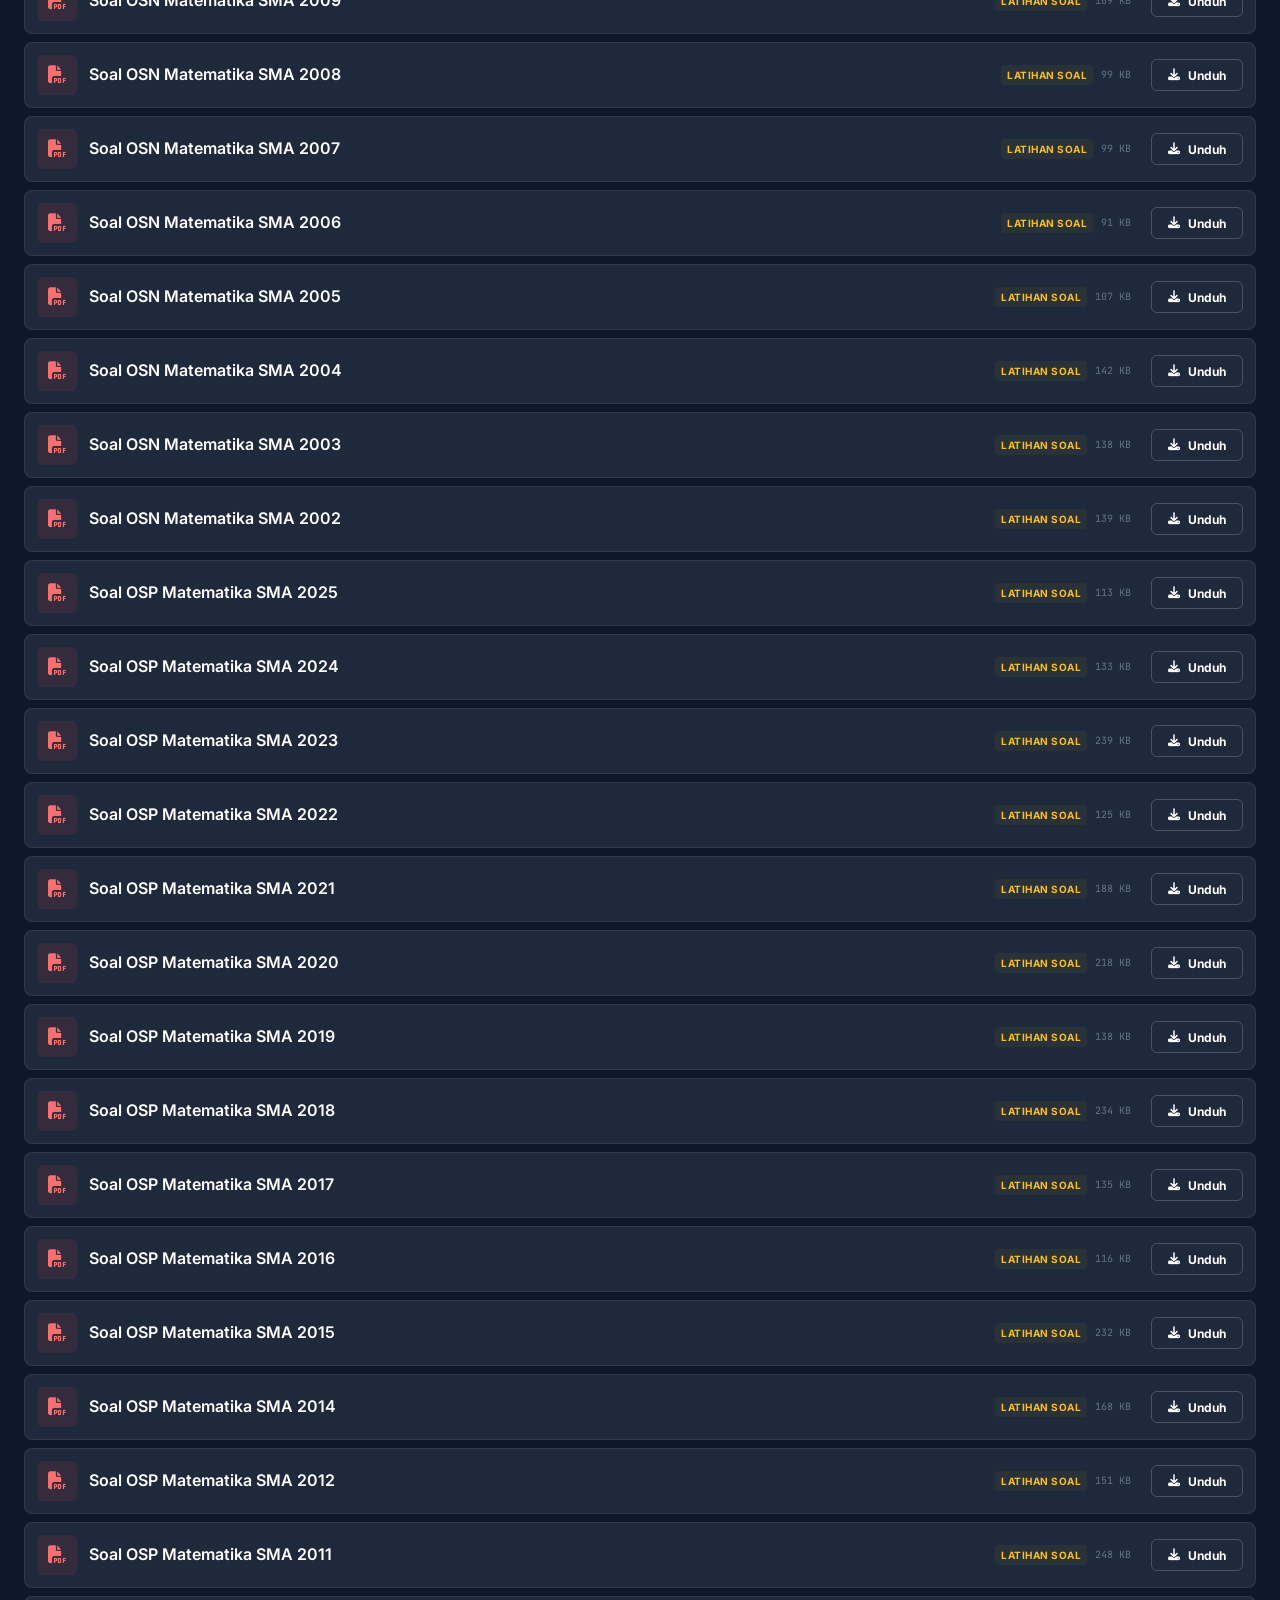
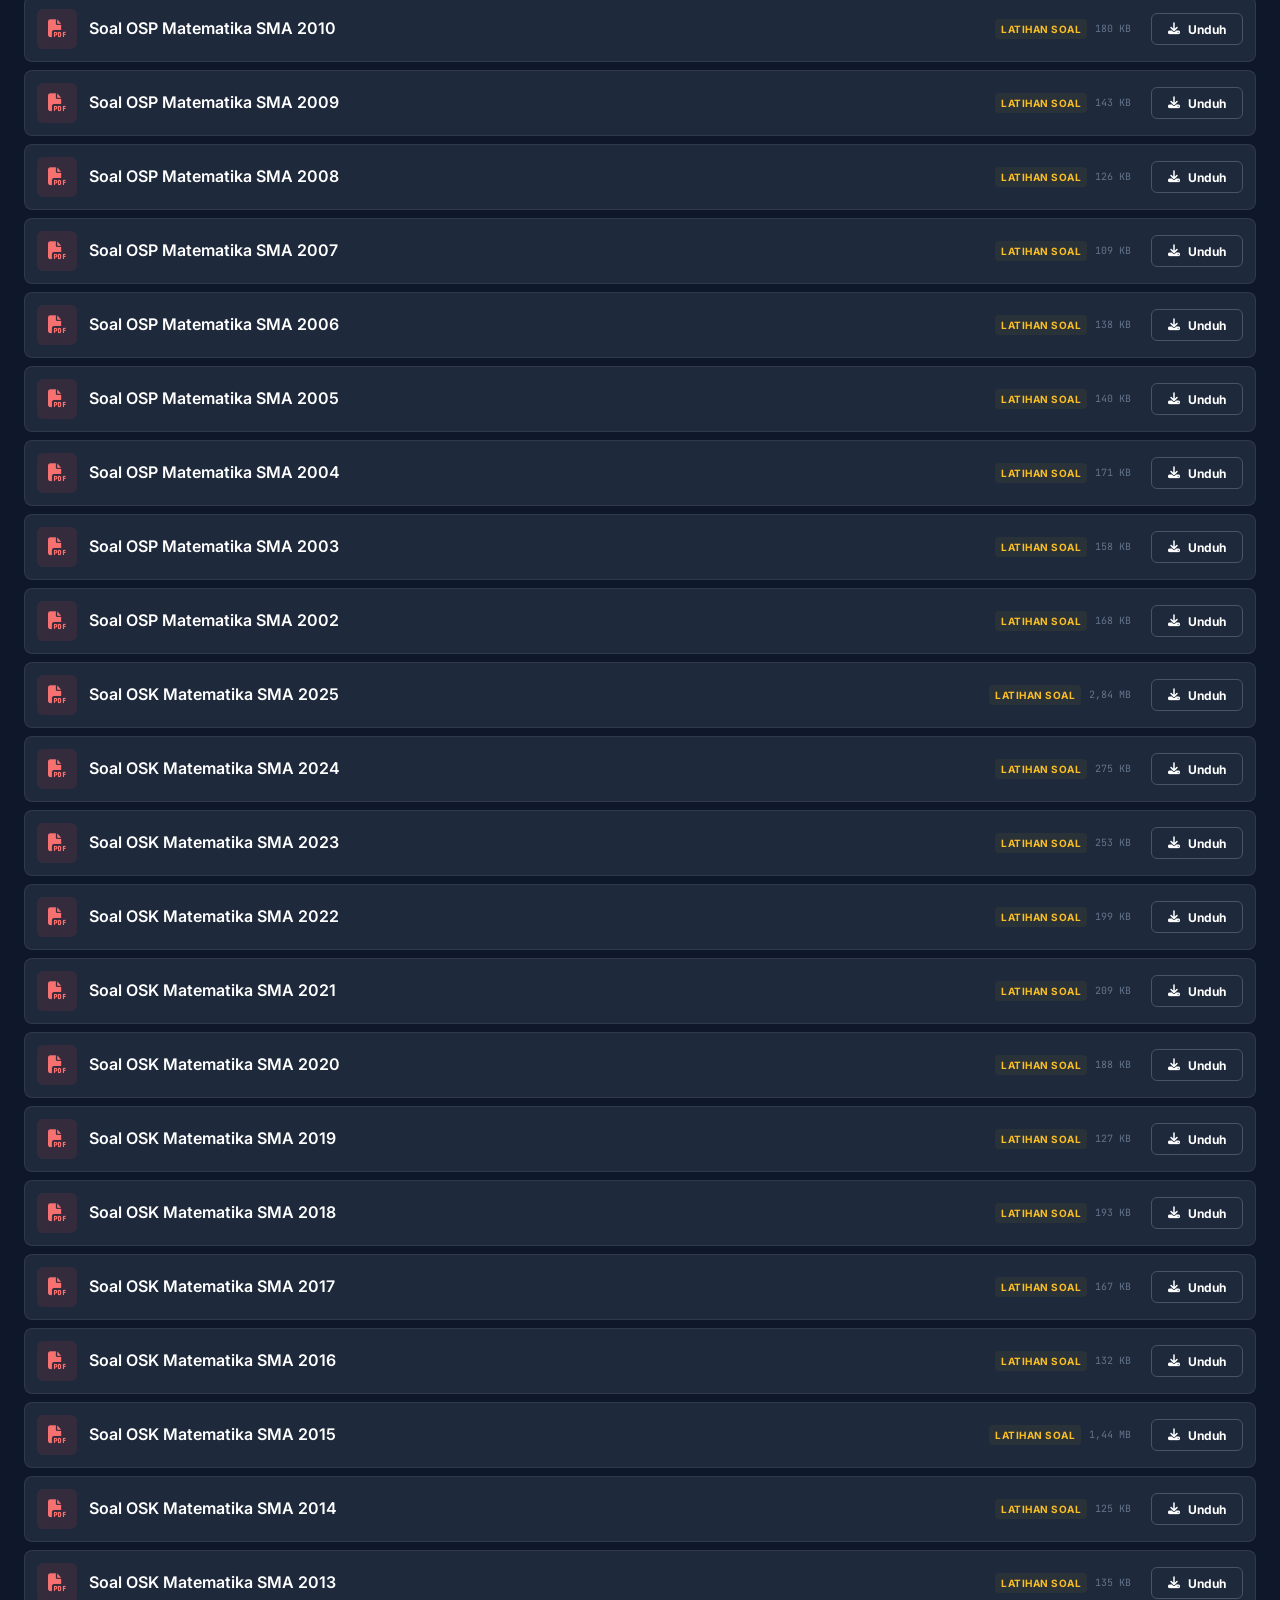
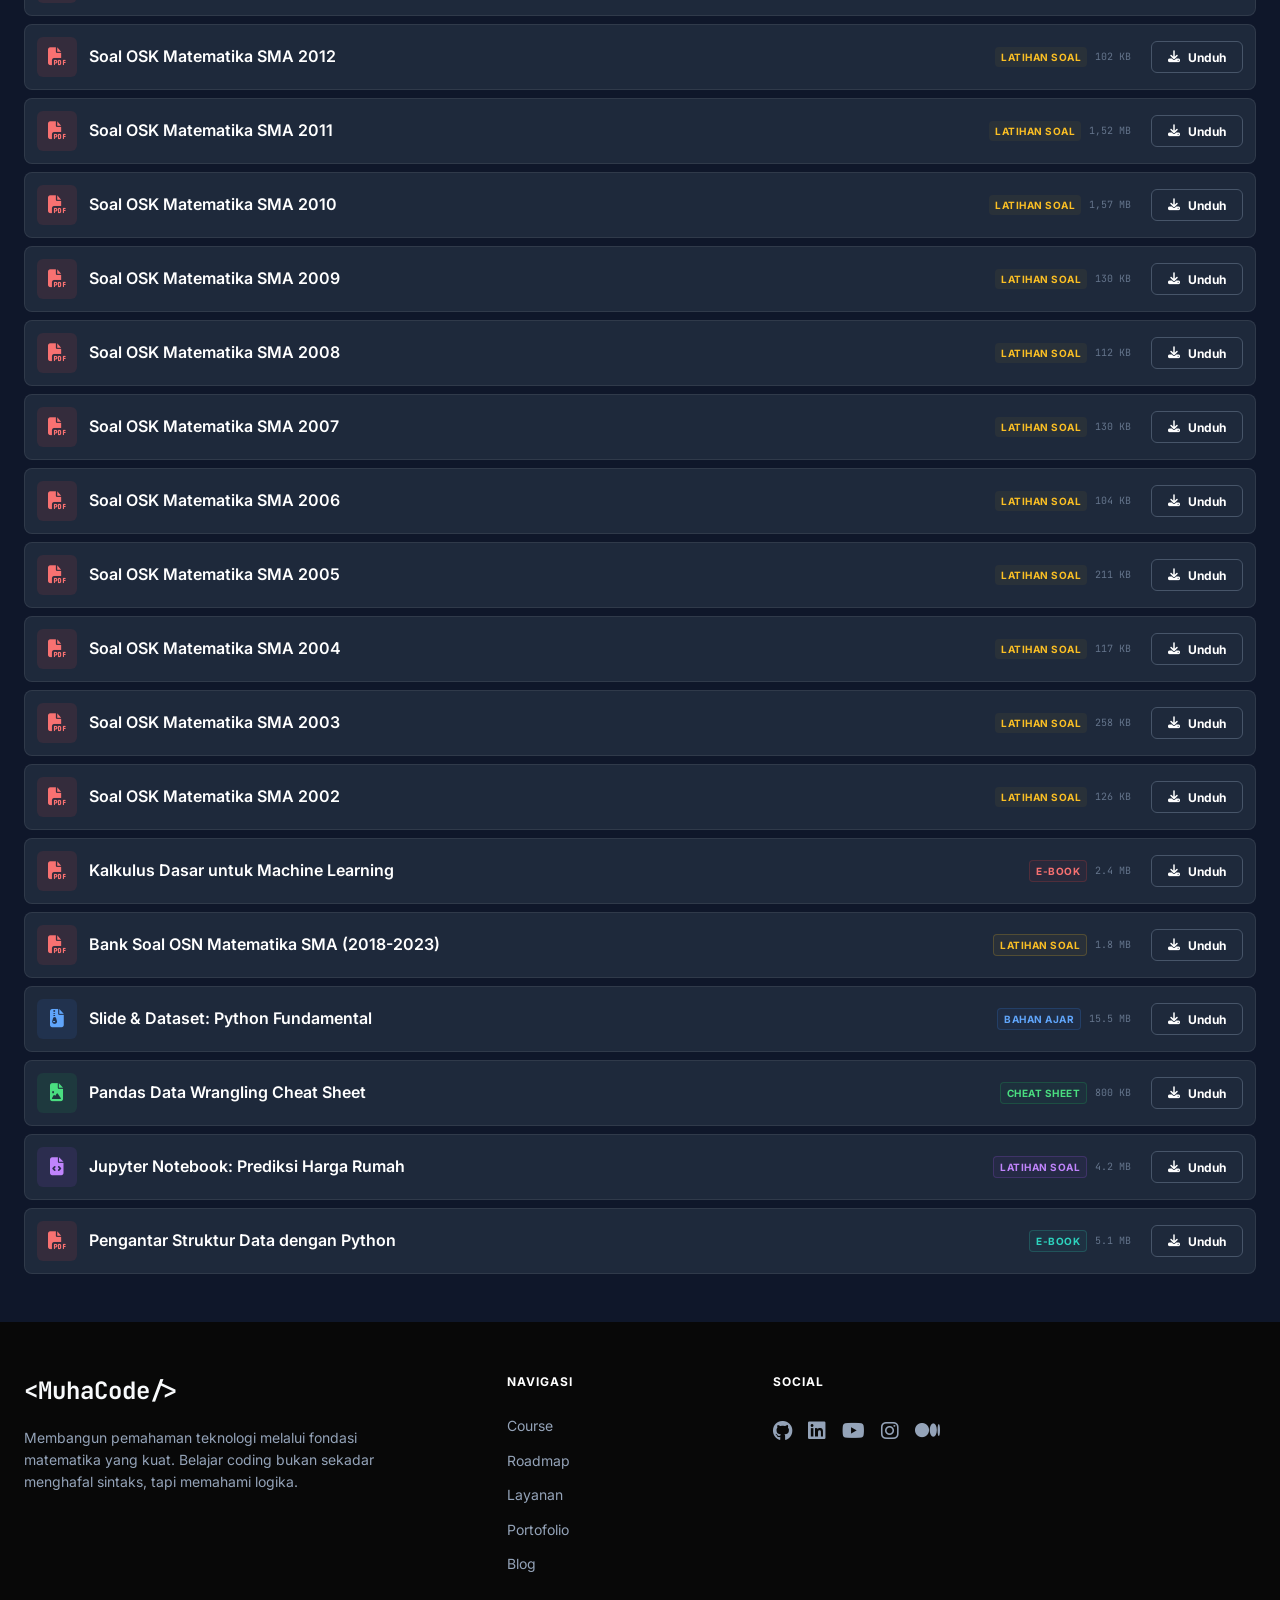
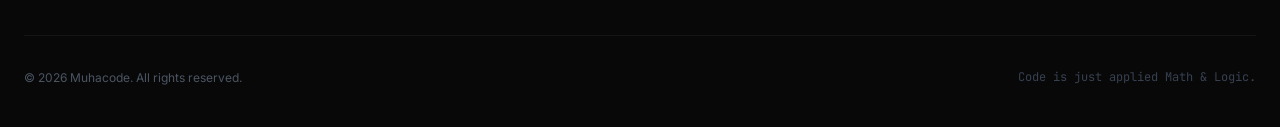
==== commit 17aa0322: "add osn mtk sma" ====
--- a/index.html
+++ b/index.html
@@ -93,6 +93,404 @@
             
             <div id="resourcesGrid" class="resources-list">
 
+                <!-- SOAL OLIMPIADE MATEMATIKA SMA TINGKAT NASIONAL -->
+
+                <div class="resource-item" data-category="soal">
+                    <div class="res-icon red">
+                        <i class="fas fa-file-pdf"></i>
+                    </div>
+                    <div class="res-content">
+                        <h3 class="res-title">Soal OSN Matematika SMA 2023</h3>
+                        <div class="res-meta">
+                            <span class="res-tag badge-yellow">Latihan Soal</span>
+                            <span class="res-size">118 KB</span>
+                        </div>
+                    </div>
+                    <div class="res-action">
+                        <a href="assets/doc/osn-matematika-sma-2023.pdf" class="btn-download" title="Unduh" target="_blank">
+                            <i class="fas fa-download"></i> <span class="btn-text">Unduh</span>
+                        </a>
+                    </div>
+                </div>
+                
+                <div class="resource-item" data-category="soal">
+                    <div class="res-icon red">
+                        <i class="fas fa-file-pdf"></i>
+                    </div>
+                    <div class="res-content">
+                        <h3 class="res-title">Soal OSN Matematika SMA 2022</h3>
+                        <div class="res-meta">
+                            <span class="res-tag badge-yellow">Latihan Soal</span>
+                            <span class="res-size">128 KB</span>
+                        </div>
+                    </div>
+                    <div class="res-action">
+                        <a href="assets/doc/osn-matematika-sma-2022.pdf" class="btn-download" title="Unduh" target="_blank">
+                            <i class="fas fa-download"></i> <span class="btn-text">Unduh</span>
+                        </a>
+                    </div>
+                </div>
+                
+                <div class="resource-item" data-category="soal">
+                    <div class="res-icon red">
+                        <i class="fas fa-file-pdf"></i>
+                    </div>
+                    <div class="res-content">
+                        <h3 class="res-title">Soal OSN Matematika SMA 2021</h3>
+                        <div class="res-meta">
+                            <span class="res-tag badge-yellow">Latihan Soal</span>
+                            <span class="res-size">130 KB</span>
+                        </div>
+                    </div>
+                    <div class="res-action">
+                        <a href="assets/doc/osn-matematika-sma-2021.pdf" class="btn-download" title="Unduh" target="_blank">
+                            <i class="fas fa-download"></i> <span class="btn-text">Unduh</span>
+                        </a>
+                    </div>
+                </div>
+                
+                <div class="resource-item" data-category="soal">
+                    <div class="res-icon red">
+                        <i class="fas fa-file-pdf"></i>
+                    </div>
+                    <div class="res-content">
+                        <h3 class="res-title">Soal OSN Matematika SMA 2020</h3>
+                        <div class="res-meta">
+                            <span class="res-tag badge-yellow">Latihan Soal</span>
+                            <span class="res-size">117 KB</span>
+                        </div>
+                    </div>
+                    <div class="res-action">
+                        <a href="assets/doc/osn-matematika-sma-2020.pdf" class="btn-download" title="Unduh" target="_blank">
+                            <i class="fas fa-download"></i> <span class="btn-text">Unduh</span>
+                        </a>
+                    </div>
+                </div>
+                
+                <div class="resource-item" data-category="soal">
+                    <div class="res-icon red">
+                        <i class="fas fa-file-pdf"></i>
+                    </div>
+                    <div class="res-content">
+                        <h3 class="res-title">Soal OSN Matematika SMA 2019</h3>
+                        <div class="res-meta">
+                            <span class="res-tag badge-yellow">Latihan Soal</span>
+                            <span class="res-size">103 KB</span>
+                        </div>
+                    </div>
+                    <div class="res-action">
+                        <a href="assets/doc/osn-matematika-sma-2019.pdf" class="btn-download" title="Unduh" target="_blank">
+                            <i class="fas fa-download"></i> <span class="btn-text">Unduh</span>
+                        </a>
+                    </div>
+                </div>
+                
+                <div class="resource-item" data-category="soal">
+                    <div class="res-icon red">
+                        <i class="fas fa-file-pdf"></i>
+                    </div>
+                    <div class="res-content">
+                        <h3 class="res-title">Soal OSN Matematika SMA 2018</h3>
+                        <div class="res-meta">
+                            <span class="res-tag badge-yellow">Latihan Soal</span>
+                            <span class="res-size">155 KB</span>
+                        </div>
+                    </div>
+                    <div class="res-action">
+                        <a href="assets/doc/osn-matematika-sma-2018.pdf" class="btn-download" title="Unduh" target="_blank">
+                            <i class="fas fa-download"></i> <span class="btn-text">Unduh</span>
+                        </a>
+                    </div>
+                </div>
+                
+                <div class="resource-item" data-category="soal">
+                    <div class="res-icon red">
+                        <i class="fas fa-file-pdf"></i>
+                    </div>
+                    <div class="res-content">
+                        <h3 class="res-title">Soal OSN Matematika SMA 2017</h3>
+                        <div class="res-meta">
+                            <span class="res-tag badge-yellow">Latihan Soal</span>
+                            <span class="res-size">100 KB</span>
+                        </div>
+                    </div>
+                    <div class="res-action">
+                        <a href="assets/doc/osn-matematika-sma-2017.pdf" class="btn-download" title="Unduh" target="_blank">
+                            <i class="fas fa-download"></i> <span class="btn-text">Unduh</span>
+                        </a>
+                    </div>
+                </div>
+                
+                <div class="resource-item" data-category="soal">
+                    <div class="res-icon red">
+                        <i class="fas fa-file-pdf"></i>
+                    </div>
+                    <div class="res-content">
+                        <h3 class="res-title">Soal OSN Matematika SMA 2016</h3>
+                        <div class="res-meta">
+                            <span class="res-tag badge-yellow">Latihan Soal</span>
+                            <span class="res-size">129 KB</span>
+                        </div>
+                    </div>
+                    <div class="res-action">
+                        <a href="assets/doc/osn-matematika-sma-2016.pdf" class="btn-download" title="Unduh" target="_blank">
+                            <i class="fas fa-download"></i> <span class="btn-text">Unduh</span>
+                        </a>
+                    </div>
+                </div>
+                
+                <div class="resource-item" data-category="soal">
+                    <div class="res-icon red">
+                        <i class="fas fa-file-pdf"></i>
+                    </div>
+                    <div class="res-content">
+                        <h3 class="res-title">Soal OSN Matematika SMA 2015</h3>
+                        <div class="res-meta">
+                            <span class="res-tag badge-yellow">Latihan Soal</span>
+                            <span class="res-size">116 KB</span>
+                        </div>
+                    </div>
+                    <div class="res-action">
+                        <a href="assets/doc/osn-matematika-sma-2015.pdf" class="btn-download" title="Unduh" target="_blank">
+                            <i class="fas fa-download"></i> <span class="btn-text">Unduh</span>
+                        </a>
+                    </div>
+                </div>
+                
+                <div class="resource-item" data-category="soal">
+                    <div class="res-icon red">
+                        <i class="fas fa-file-pdf"></i>
+                    </div>
+                    <div class="res-content">
+                        <h3 class="res-title">Soal OSN Matematika SMA 2014</h3>
+                        <div class="res-meta">
+                            <span class="res-tag badge-yellow">Latihan Soal</span>
+                            <span class="res-size">127 KB</span>
+                        </div>
+                    </div>
+                    <div class="res-action">
+                        <a href="assets/doc/osn-matematika-sma-2014.pdf" class="btn-download" title="Unduh" target="_blank">
+                            <i class="fas fa-download"></i> <span class="btn-text">Unduh</span>
+                        </a>
+                    </div>
+                </div>
+                
+                <div class="resource-item" data-category="soal">
+                    <div class="res-icon red">
+                        <i class="fas fa-file-pdf"></i>
+                    </div>
+                    <div class="res-content">
+                        <h3 class="res-title">Soal OSN Matematika SMA 2013</h3>
+                        <div class="res-meta">
+                            <span class="res-tag badge-yellow">Latihan Soal</span>
+                            <span class="res-size">259 KB</span>
+                        </div>
+                    </div>
+                    <div class="res-action">
+                        <a href="assets/doc/osn-matematika-sma-2013.pdf" class="btn-download" title="Unduh" target="_blank">
+                            <i class="fas fa-download"></i> <span class="btn-text">Unduh</span>
+                        </a>
+                    </div>
+                </div>
+                
+                <div class="resource-item" data-category="soal">
+                    <div class="res-icon red">
+                        <i class="fas fa-file-pdf"></i>
+                    </div>
+                    <div class="res-content">
+                        <h3 class="res-title">Soal OSN Matematika SMA 2012</h3>
+                        <div class="res-meta">
+                            <span class="res-tag badge-yellow">Latihan Soal</span>
+                            <span class="res-size">119 KB</span>
+                        </div>
+                    </div>
+                    <div class="res-action">
+                        <a href="assets/doc/osn-matematika-sma-2012.pdf" class="btn-download" title="Unduh" target="_blank">
+                            <i class="fas fa-download"></i> <span class="btn-text">Unduh</span>
+                        </a>
+                    </div>
+                </div>
+                
+                <div class="resource-item" data-category="soal">
+                    <div class="res-icon red">
+                        <i class="fas fa-file-pdf"></i>
+                    </div>
+                    <div class="res-content">
+                        <h3 class="res-title">Soal OSN Matematika SMA 2011</h3>
+                        <div class="res-meta">
+                            <span class="res-tag badge-yellow">Latihan Soal</span>
+                            <span class="res-size">145 KB</span>
+                        </div>
+                    </div>
+                    <div class="res-action">
+                        <a href="assets/doc/osn-matematika-sma-2011.pdf" class="btn-download" title="Unduh" target="_blank">
+                            <i class="fas fa-download"></i> <span class="btn-text">Unduh</span>
+                        </a>
+                    </div>
+                </div>
+                
+                <div class="resource-item" data-category="soal">
+                    <div class="res-icon red">
+                        <i class="fas fa-file-pdf"></i>
+                    </div>
+                    <div class="res-content">
+                        <h3 class="res-title">Soal OSN Matematika SMA 2010</h3>
+                        <div class="res-meta">
+                            <span class="res-tag badge-yellow">Latihan Soal</span>
+                            <span class="res-size">83 KB</span>
+                        </div>
+                    </div>
+                    <div class="res-action">
+                        <a href="assets/doc/osn-matematika-sma-2010.pdf" class="btn-download" title="Unduh" target="_blank">
+                            <i class="fas fa-download"></i> <span class="btn-text">Unduh</span>
+                        </a>
+                    </div>
+                </div>
+                
+                <div class="resource-item" data-category="soal">
+                    <div class="res-icon red">
+                        <i class="fas fa-file-pdf"></i>
+                    </div>
+                    <div class="res-content">
+                        <h3 class="res-title">Soal OSN Matematika SMA 2009</h3>
+                        <div class="res-meta">
+                            <span class="res-tag badge-yellow">Latihan Soal</span>
+                            <span class="res-size">109 KB</span>
+                        </div>
+                    </div>
+                    <div class="res-action">
+                        <a href="assets/doc/osn-matematika-sma-2009.pdf" class="btn-download" title="Unduh" target="_blank">
+                            <i class="fas fa-download"></i> <span class="btn-text">Unduh</span>
+                        </a>
+                    </div>
+                </div>
+                
+                <div class="resource-item" data-category="soal">
+                    <div class="res-icon red">
+                        <i class="fas fa-file-pdf"></i>
+                    </div>
+                    <div class="res-content">
+                        <h3 class="res-title">Soal OSN Matematika SMA 2008</h3>
+                        <div class="res-meta">
+                            <span class="res-tag badge-yellow">Latihan Soal</span>
+                            <span class="res-size">99 KB</span>
+                        </div>
+                    </div>
+                    <div class="res-action">
+                        <a href="assets/doc/osn-matematika-sma-2008.pdf" class="btn-download" title="Unduh" target="_blank">
+                            <i class="fas fa-download"></i> <span class="btn-text">Unduh</span>
+                        </a>
+                    </div>
+                </div>
+                
+                <div class="resource-item" data-category="soal">
+                    <div class="res-icon red">
+                        <i class="fas fa-file-pdf"></i>
+                    </div>
+                    <div class="res-content">
+                        <h3 class="res-title">Soal OSN Matematika SMA 2007</h3>
+                        <div class="res-meta">
+                            <span class="res-tag badge-yellow">Latihan Soal</span>
+                            <span class="res-size">99 KB</span>
+                        </div>
+                    </div>
+                    <div class="res-action">
+                        <a href="assets/doc/osn-matematika-sma-2007.pdf" class="btn-download" title="Unduh" target="_blank">
+                            <i class="fas fa-download"></i> <span class="btn-text">Unduh</span>
+                        </a>
+                    </div>
+                </div>
+                
+                <div class="resource-item" data-category="soal">
+                    <div class="res-icon red">
+                        <i class="fas fa-file-pdf"></i>
+                    </div>
+                    <div class="res-content">
+                        <h3 class="res-title">Soal OSN Matematika SMA 2006</h3>
+                        <div class="res-meta">
+                            <span class="res-tag badge-yellow">Latihan Soal</span>
+                            <span class="res-size">91 KB</span>
+                        </div>
+                    </div>
+                    <div class="res-action">
+                        <a href="assets/doc/osn-matematika-sma-2006.pdf" class="btn-download" title="Unduh" target="_blank">
+                            <i class="fas fa-download"></i> <span class="btn-text">Unduh</span>
+                        </a>
+                    </div>
+                </div>
+                
+                <div class="resource-item" data-category="soal">
+                    <div class="res-icon red">
+                        <i class="fas fa-file-pdf"></i>
+                    </div>
+                    <div class="res-content">
+                        <h3 class="res-title">Soal OSN Matematika SMA 2005</h3>
+                        <div class="res-meta">
+                            <span class="res-tag badge-yellow">Latihan Soal</span>
+                            <span class="res-size">107 KB</span>
+                        </div>
+                    </div>
+                    <div class="res-action">
+                        <a href="assets/doc/osn-matematika-sma-2005.pdf" class="btn-download" title="Unduh" target="_blank">
+                            <i class="fas fa-download"></i> <span class="btn-text">Unduh</span>
+                        </a>
+                    </div>
+                </div>
+                
+                <div class="resource-item" data-category="soal">
+                    <div class="res-icon red">
+                        <i class="fas fa-file-pdf"></i>
+                    </div>
+                    <div class="res-content">
+                        <h3 class="res-title">Soal OSN Matematika SMA 2004</h3>
+                        <div class="res-meta">
+                            <span class="res-tag badge-yellow">Latihan Soal</span>
+                            <span class="res-size">142 KB</span>
+                        </div>
+                    </div>
+                    <div class="res-action">
+                        <a href="assets/doc/osn-matematika-sma-2004.pdf" class="btn-download" title="Unduh" target="_blank">
+                            <i class="fas fa-download"></i> <span class="btn-text">Unduh</span>
+                        </a>
+                    </div>
+                </div>
+                
+                <div class="resource-item" data-category="soal">
+                    <div class="res-icon red">
+                        <i class="fas fa-file-pdf"></i>
+                    </div>
+                    <div class="res-content">
+                        <h3 class="res-title">Soal OSN Matematika SMA 2003</h3>
+                        <div class="res-meta">
+                            <span class="res-tag badge-yellow">Latihan Soal</span>
+                            <span class="res-size">138 KB</span>
+                        </div>
+                    </div>
+                    <div class="res-action">
+                        <a href="assets/doc/osn-matematika-sma-2003.pdf" class="btn-download" title="Unduh" target="_blank">
+                            <i class="fas fa-download"></i> <span class="btn-text">Unduh</span>
+                        </a>
+                    </div>
+                </div>
+                
+                <div class="resource-item" data-category="soal">
+                    <div class="res-icon red">
+                        <i class="fas fa-file-pdf"></i>
+                    </div>
+                    <div class="res-content">
+                        <h3 class="res-title">Soal OSN Matematika SMA 2002</h3>
+                        <div class="res-meta">
+                            <span class="res-tag badge-yellow">Latihan Soal</span>
+                            <span class="res-size">139 KB</span>
+                        </div>
+                    </div>
+                    <div class="res-action">
+                        <a href="assets/doc/osn-matematika-sma-2002.pdf" class="btn-download" title="Unduh" target="_blank">
+                            <i class="fas fa-download"></i> <span class="btn-text">Unduh</span>
+                        </a>
+                    </div>
+                </div>
+
                 <!-- SOAL OLIMPIADE MATEMATIKA SMA TINGKAT PROVINSI -->
 
                 <div class="resource-item" data-category="soal">
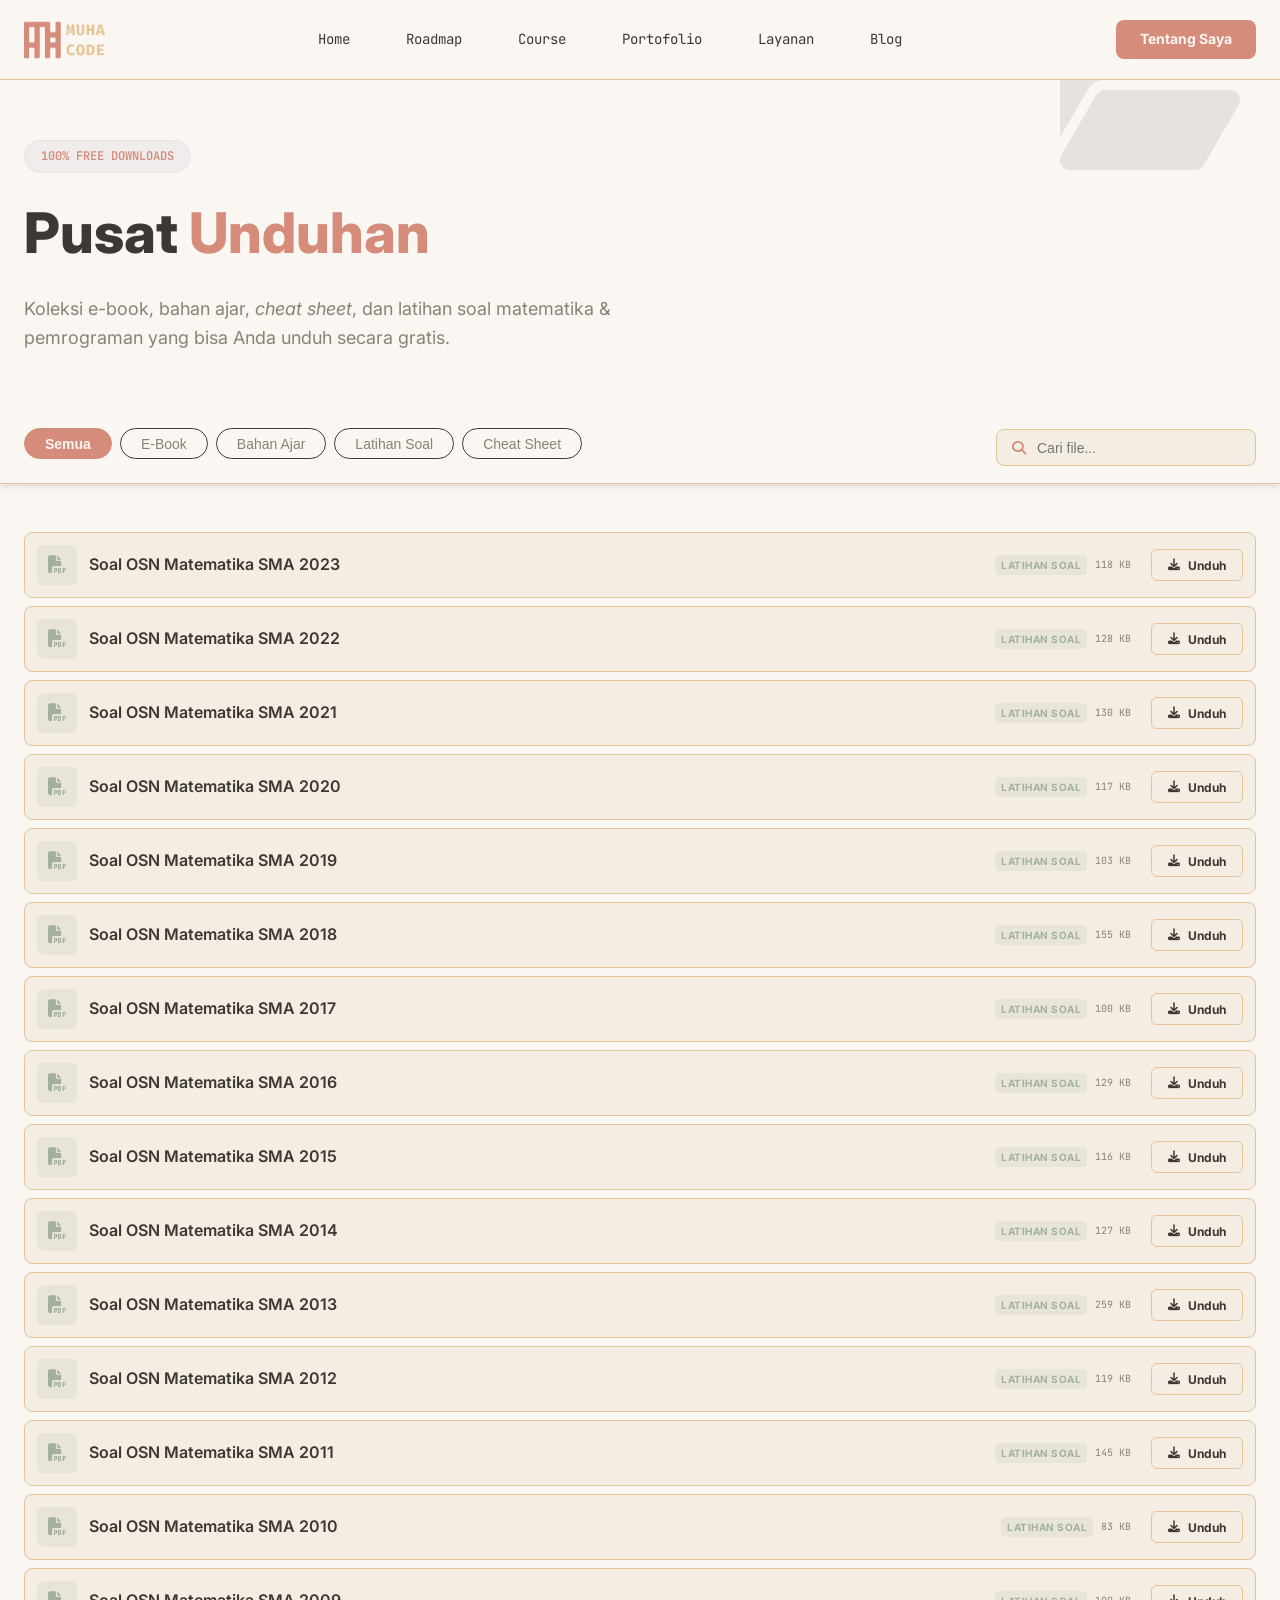
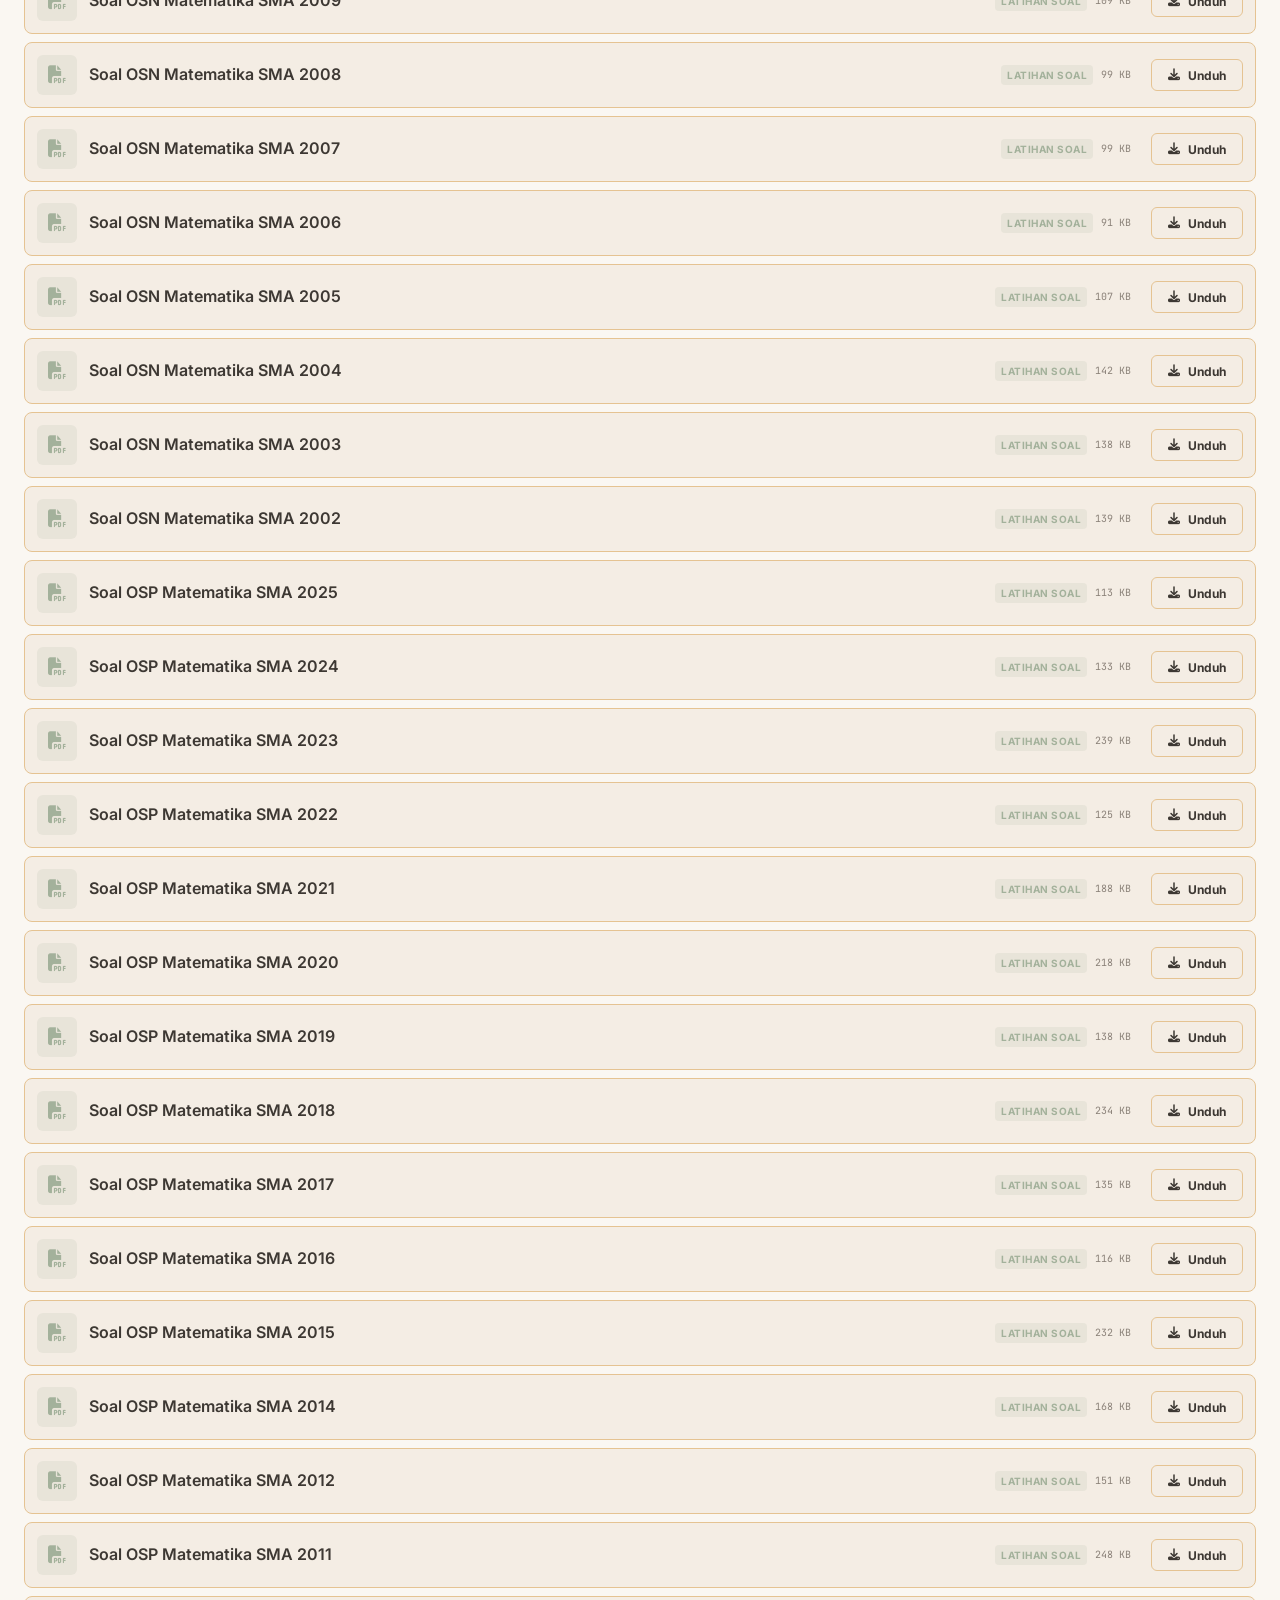
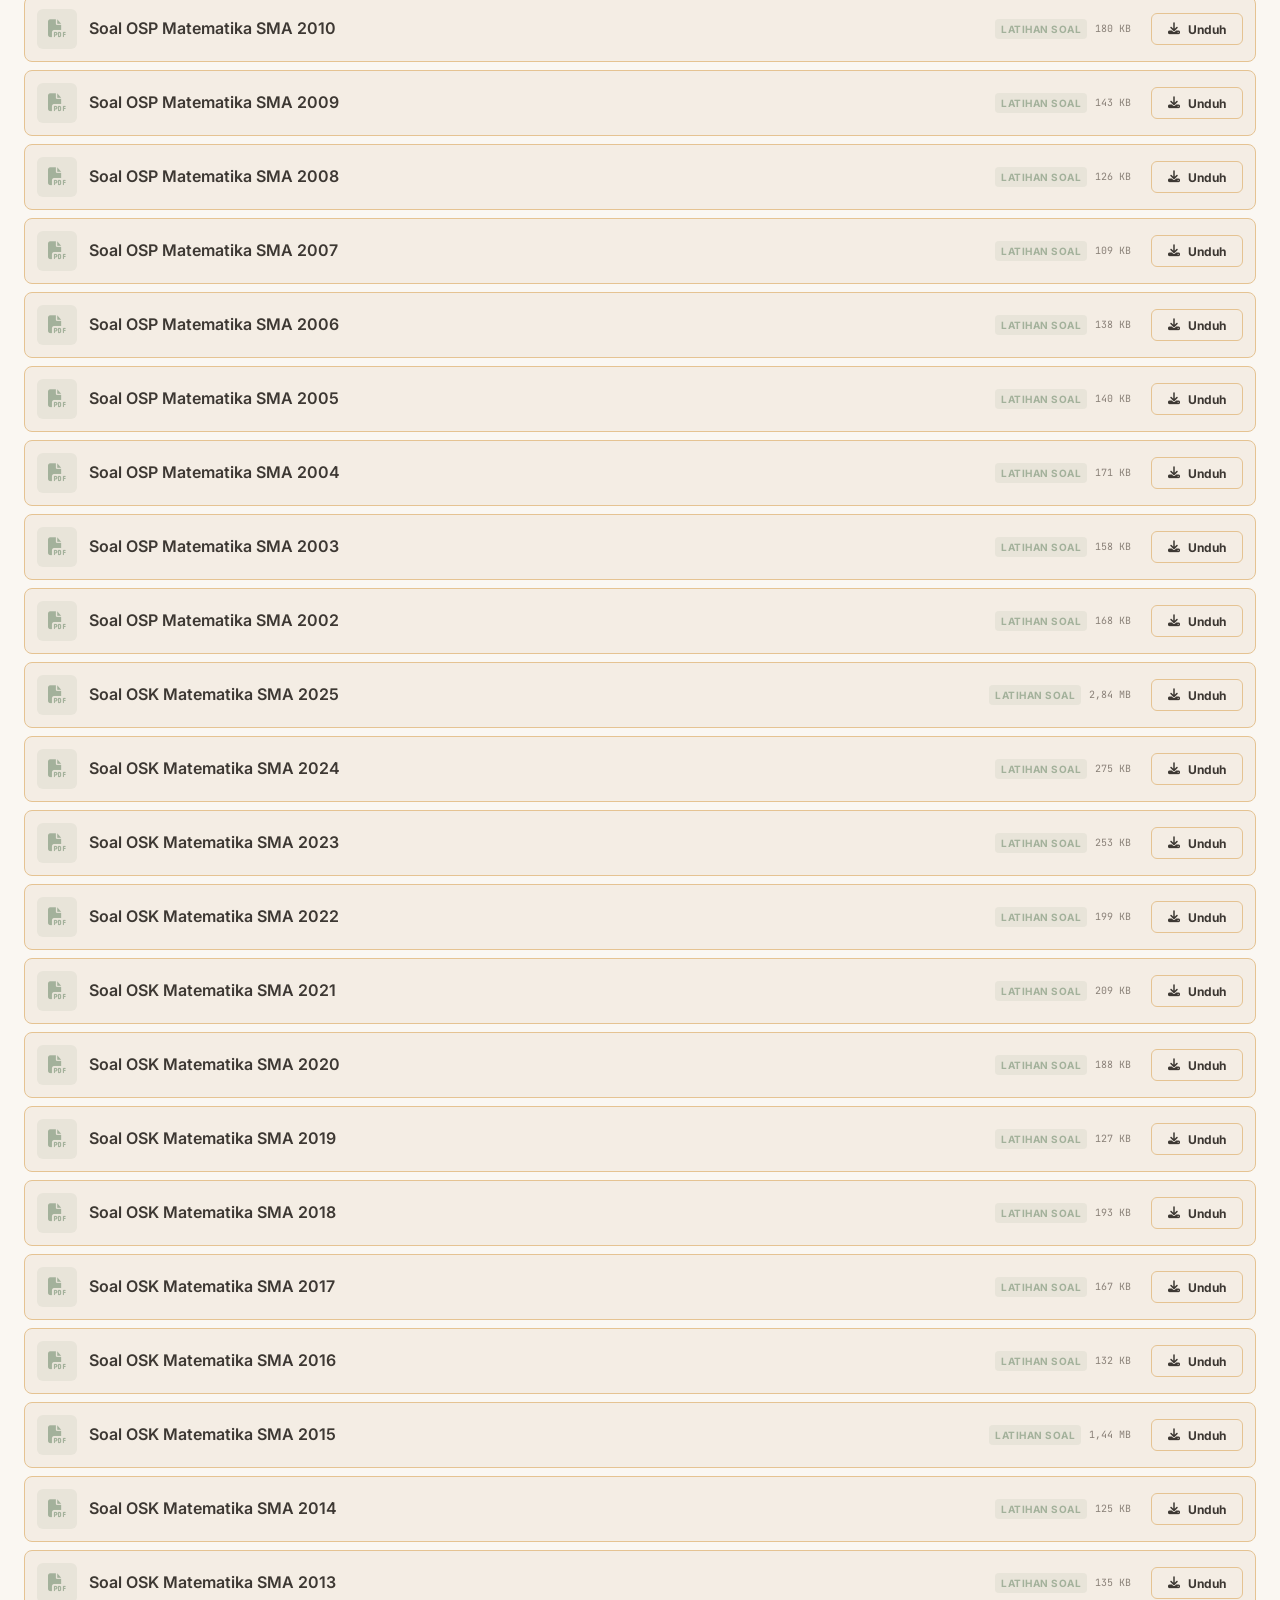
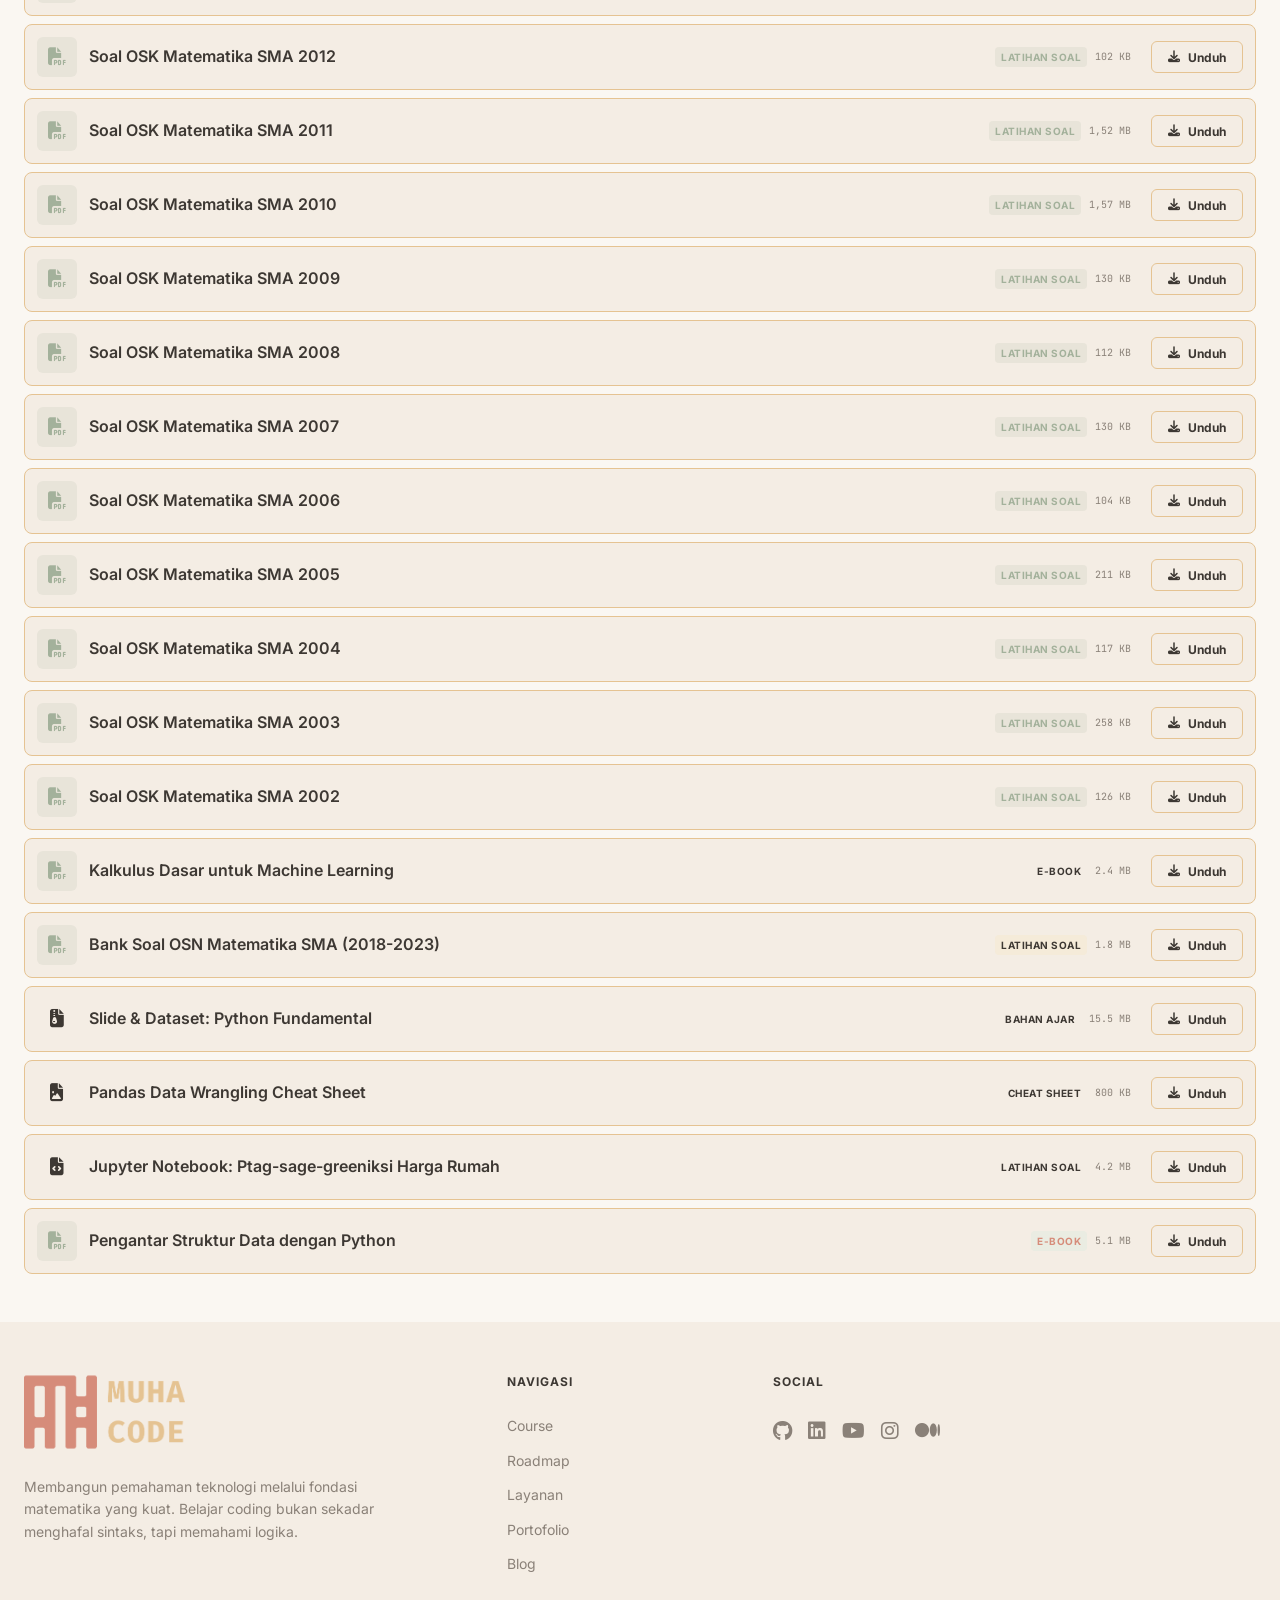
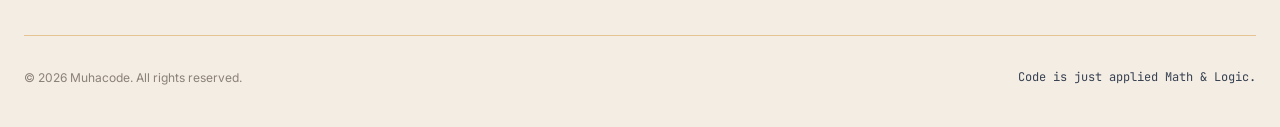
==== commit 8b425888: "edit footer and 404 page" ====
--- a/index.html
+++ b/index.html
@@ -4,7 +4,7 @@
     <meta charset="UTF-8">
     <meta name="viewport" content="width=device-width, initial-scale=1.0">
     <title>Resources & Downloads - Muhacode</title>
-    <link rel="shortcut icon" href="assets/logo.svg" type="image/x-icon">
+    <link rel="shortcut icon" href="assets/logo.png" type="image/x-icon">
     
     <!-- Fonts -->
     <link href="https://fonts.googleapis.com/css2?family=Inter:wght@300;400;600;700&family=JetBrains+Mono:wght@400;700&display=swap" rel="stylesheet">
@@ -19,8 +19,8 @@
     <nav id="navbar">
         <div class="container nav-content">
             <div class="logo font-mono">
-                <a href="#">
-                    <span style="color: var(--brand-primary)">&lt;</span>Muha<span style="color: white">Code</span><span style="color: var(--brand-primary)">/&gt;</span>
+                <a href="https://muhacode.com">
+                    <img src="assets/nav-logo.png" alt="MuhaCode Logo" class="logo-img">
                 </a>
             </div>
 
@@ -53,7 +53,7 @@
             <a href="../portfolio/" onclick="toggleMenu()">Portofolio</a>
             <a href="../blog/" onclick="toggleMenu()">Blog</a>
             <a href="../donate/" onclick="toggleMenu()" style="display: none;">Donasi</a>
-            <a href="../profile/" onclick="toggleMenu()" style="color: var(--brand-primary); font-weight: bold;">Tentang Saya</a>
+            <a href="../profile/" onclick="toggleMenu()" style="color: var(--light-accent-primary); font-weight: bold;">Tentang Saya</a>
         </div>
     </nav>
 
@@ -62,7 +62,7 @@
         <i class="fas fa-folder-open header-icon-bg"></i>
         <div class="container">
             <div class="badge-free font-mono">100% Free Downloads</div>
-            <h1>Pusat <span style="color: var(--brand-primary)">Unduhan</span></h1>
+            <h1>Pusat <span style="color: var(--light-accent-primary)">Unduhan</span></h1>
             <p>Koleksi e-book, bahan ajar, <i>cheat sheet</i>, dan latihan soal matematika & pemrograman yang bisa Anda unduh secara gratis.</p>
         </div>
     </header>
@@ -96,13 +96,13 @@
                 <!-- SOAL OLIMPIADE MATEMATIKA SMA TINGKAT NASIONAL -->
 
                 <div class="resource-item" data-category="soal">
-                    <div class="res-icon red">
+                    <div class="res-icon tag-sage-green">
                         <i class="fas fa-file-pdf"></i>
                     </div>
                     <div class="res-content">
                         <h3 class="res-title">Soal OSN Matematika SMA 2023</h3>
                         <div class="res-meta">
-                            <span class="res-tag badge-yellow">Latihan Soal</span>
+                            <span class="res-tag tag-sage-green">Latihan Soal</span>
                             <span class="res-size">118 KB</span>
                         </div>
                     </div>
@@ -114,13 +114,13 @@
                 </div>
                 
                 <div class="resource-item" data-category="soal">
-                    <div class="res-icon red">
+                    <div class="res-icon tag-sage-green">
                         <i class="fas fa-file-pdf"></i>
                     </div>
                     <div class="res-content">
                         <h3 class="res-title">Soal OSN Matematika SMA 2022</h3>
                         <div class="res-meta">
-                            <span class="res-tag badge-yellow">Latihan Soal</span>
+                            <span class="res-tag tag-sage-green">Latihan Soal</span>
                             <span class="res-size">128 KB</span>
                         </div>
                     </div>
@@ -132,13 +132,13 @@
                 </div>
                 
                 <div class="resource-item" data-category="soal">
-                    <div class="res-icon red">
+                    <div class="res-icon tag-sage-green">
                         <i class="fas fa-file-pdf"></i>
                     </div>
                     <div class="res-content">
                         <h3 class="res-title">Soal OSN Matematika SMA 2021</h3>
                         <div class="res-meta">
-                            <span class="res-tag badge-yellow">Latihan Soal</span>
+                            <span class="res-tag tag-sage-green">Latihan Soal</span>
                             <span class="res-size">130 KB</span>
                         </div>
                     </div>
@@ -150,13 +150,13 @@
                 </div>
                 
                 <div class="resource-item" data-category="soal">
-                    <div class="res-icon red">
+                    <div class="res-icon tag-sage-green">
                         <i class="fas fa-file-pdf"></i>
                     </div>
                     <div class="res-content">
                         <h3 class="res-title">Soal OSN Matematika SMA 2020</h3>
                         <div class="res-meta">
-                            <span class="res-tag badge-yellow">Latihan Soal</span>
+                            <span class="res-tag tag-sage-green">Latihan Soal</span>
                             <span class="res-size">117 KB</span>
                         </div>
                     </div>
@@ -168,13 +168,13 @@
                 </div>
                 
                 <div class="resource-item" data-category="soal">
-                    <div class="res-icon red">
+                    <div class="res-icon tag-sage-green">
                         <i class="fas fa-file-pdf"></i>
                     </div>
                     <div class="res-content">
                         <h3 class="res-title">Soal OSN Matematika SMA 2019</h3>
                         <div class="res-meta">
-                            <span class="res-tag badge-yellow">Latihan Soal</span>
+                            <span class="res-tag tag-sage-green">Latihan Soal</span>
                             <span class="res-size">103 KB</span>
                         </div>
                     </div>
@@ -186,13 +186,13 @@
                 </div>
                 
                 <div class="resource-item" data-category="soal">
-                    <div class="res-icon red">
+                    <div class="res-icon tag-sage-green">
                         <i class="fas fa-file-pdf"></i>
                     </div>
                     <div class="res-content">
                         <h3 class="res-title">Soal OSN Matematika SMA 2018</h3>
                         <div class="res-meta">
-                            <span class="res-tag badge-yellow">Latihan Soal</span>
+                            <span class="res-tag tag-sage-green">Latihan Soal</span>
                             <span class="res-size">155 KB</span>
                         </div>
                     </div>
@@ -204,13 +204,13 @@
                 </div>
                 
                 <div class="resource-item" data-category="soal">
-                    <div class="res-icon red">
+                    <div class="res-icon tag-sage-green">
                         <i class="fas fa-file-pdf"></i>
                     </div>
                     <div class="res-content">
                         <h3 class="res-title">Soal OSN Matematika SMA 2017</h3>
                         <div class="res-meta">
-                            <span class="res-tag badge-yellow">Latihan Soal</span>
+                            <span class="res-tag tag-sage-green">Latihan Soal</span>
                             <span class="res-size">100 KB</span>
                         </div>
                     </div>
@@ -222,13 +222,13 @@
                 </div>
                 
                 <div class="resource-item" data-category="soal">
-                    <div class="res-icon red">
+                    <div class="res-icon tag-sage-green">
                         <i class="fas fa-file-pdf"></i>
                     </div>
                     <div class="res-content">
                         <h3 class="res-title">Soal OSN Matematika SMA 2016</h3>
                         <div class="res-meta">
-                            <span class="res-tag badge-yellow">Latihan Soal</span>
+                            <span class="res-tag tag-sage-green">Latihan Soal</span>
                             <span class="res-size">129 KB</span>
                         </div>
                     </div>
@@ -240,13 +240,13 @@
                 </div>
                 
                 <div class="resource-item" data-category="soal">
-                    <div class="res-icon red">
+                    <div class="res-icon tag-sage-green">
                         <i class="fas fa-file-pdf"></i>
                     </div>
                     <div class="res-content">
                         <h3 class="res-title">Soal OSN Matematika SMA 2015</h3>
                         <div class="res-meta">
-                            <span class="res-tag badge-yellow">Latihan Soal</span>
+                            <span class="res-tag tag-sage-green">Latihan Soal</span>
                             <span class="res-size">116 KB</span>
                         </div>
                     </div>
@@ -258,13 +258,13 @@
                 </div>
                 
                 <div class="resource-item" data-category="soal">
-                    <div class="res-icon red">
+                    <div class="res-icon tag-sage-green">
                         <i class="fas fa-file-pdf"></i>
                     </div>
                     <div class="res-content">
                         <h3 class="res-title">Soal OSN Matematika SMA 2014</h3>
                         <div class="res-meta">
-                            <span class="res-tag badge-yellow">Latihan Soal</span>
+                            <span class="res-tag tag-sage-green">Latihan Soal</span>
                             <span class="res-size">127 KB</span>
                         </div>
                     </div>
@@ -276,13 +276,13 @@
                 </div>
                 
                 <div class="resource-item" data-category="soal">
-                    <div class="res-icon red">
+                    <div class="res-icon tag-sage-green">
                         <i class="fas fa-file-pdf"></i>
                     </div>
                     <div class="res-content">
                         <h3 class="res-title">Soal OSN Matematika SMA 2013</h3>
                         <div class="res-meta">
-                            <span class="res-tag badge-yellow">Latihan Soal</span>
+                            <span class="res-tag tag-sage-green">Latihan Soal</span>
                             <span class="res-size">259 KB</span>
                         </div>
                     </div>
@@ -294,13 +294,13 @@
                 </div>
                 
                 <div class="resource-item" data-category="soal">
-                    <div class="res-icon red">
+                    <div class="res-icon tag-sage-green">
                         <i class="fas fa-file-pdf"></i>
                     </div>
                     <div class="res-content">
                         <h3 class="res-title">Soal OSN Matematika SMA 2012</h3>
                         <div class="res-meta">
-                            <span class="res-tag badge-yellow">Latihan Soal</span>
+                            <span class="res-tag tag-sage-green">Latihan Soal</span>
                             <span class="res-size">119 KB</span>
                         </div>
                     </div>
@@ -312,13 +312,13 @@
                 </div>
                 
                 <div class="resource-item" data-category="soal">
-                    <div class="res-icon red">
+                    <div class="res-icon tag-sage-green">
                         <i class="fas fa-file-pdf"></i>
                     </div>
                     <div class="res-content">
                         <h3 class="res-title">Soal OSN Matematika SMA 2011</h3>
                         <div class="res-meta">
-                            <span class="res-tag badge-yellow">Latihan Soal</span>
+                            <span class="res-tag tag-sage-green">Latihan Soal</span>
                             <span class="res-size">145 KB</span>
                         </div>
                     </div>
@@ -330,13 +330,13 @@
                 </div>
                 
                 <div class="resource-item" data-category="soal">
-                    <div class="res-icon red">
+                    <div class="res-icon tag-sage-green">
                         <i class="fas fa-file-pdf"></i>
                     </div>
                     <div class="res-content">
                         <h3 class="res-title">Soal OSN Matematika SMA 2010</h3>
                         <div class="res-meta">
-                            <span class="res-tag badge-yellow">Latihan Soal</span>
+                            <span class="res-tag tag-sage-green">Latihan Soal</span>
                             <span class="res-size">83 KB</span>
                         </div>
                     </div>
@@ -348,13 +348,13 @@
                 </div>
                 
                 <div class="resource-item" data-category="soal">
-                    <div class="res-icon red">
+                    <div class="res-icon tag-sage-green">
                         <i class="fas fa-file-pdf"></i>
                     </div>
                     <div class="res-content">
                         <h3 class="res-title">Soal OSN Matematika SMA 2009</h3>
                         <div class="res-meta">
-                            <span class="res-tag badge-yellow">Latihan Soal</span>
+                            <span class="res-tag tag-sage-green">Latihan Soal</span>
                             <span class="res-size">109 KB</span>
                         </div>
                     </div>
@@ -366,13 +366,13 @@
                 </div>
                 
                 <div class="resource-item" data-category="soal">
-                    <div class="res-icon red">
+                    <div class="res-icon tag-sage-green">
                         <i class="fas fa-file-pdf"></i>
                     </div>
                     <div class="res-content">
                         <h3 class="res-title">Soal OSN Matematika SMA 2008</h3>
                         <div class="res-meta">
-                            <span class="res-tag badge-yellow">Latihan Soal</span>
+                            <span class="res-tag tag-sage-green">Latihan Soal</span>
                             <span class="res-size">99 KB</span>
                         </div>
                     </div>
@@ -384,13 +384,13 @@
                 </div>
                 
                 <div class="resource-item" data-category="soal">
-                    <div class="res-icon red">
+                    <div class="res-icon tag-sage-green">
                         <i class="fas fa-file-pdf"></i>
                     </div>
                     <div class="res-content">
                         <h3 class="res-title">Soal OSN Matematika SMA 2007</h3>
                         <div class="res-meta">
-                            <span class="res-tag badge-yellow">Latihan Soal</span>
+                            <span class="res-tag tag-sage-green">Latihan Soal</span>
                             <span class="res-size">99 KB</span>
                         </div>
                     </div>
@@ -402,13 +402,13 @@
                 </div>
                 
                 <div class="resource-item" data-category="soal">
-                    <div class="res-icon red">
+                    <div class="res-icon tag-sage-green">
                         <i class="fas fa-file-pdf"></i>
                     </div>
                     <div class="res-content">
                         <h3 class="res-title">Soal OSN Matematika SMA 2006</h3>
                         <div class="res-meta">
-                            <span class="res-tag badge-yellow">Latihan Soal</span>
+                            <span class="res-tag tag-sage-green">Latihan Soal</span>
                             <span class="res-size">91 KB</span>
                         </div>
                     </div>
@@ -420,13 +420,13 @@
                 </div>
                 
                 <div class="resource-item" data-category="soal">
-                    <div class="res-icon red">
+                    <div class="res-icon tag-sage-green">
                         <i class="fas fa-file-pdf"></i>
                     </div>
                     <div class="res-content">
                         <h3 class="res-title">Soal OSN Matematika SMA 2005</h3>
                         <div class="res-meta">
-                            <span class="res-tag badge-yellow">Latihan Soal</span>
+                            <span class="res-tag tag-sage-green">Latihan Soal</span>
                             <span class="res-size">107 KB</span>
                         </div>
                     </div>
@@ -438,13 +438,13 @@
                 </div>
                 
                 <div class="resource-item" data-category="soal">
-                    <div class="res-icon red">
+                    <div class="res-icon tag-sage-green">
                         <i class="fas fa-file-pdf"></i>
                     </div>
                     <div class="res-content">
                         <h3 class="res-title">Soal OSN Matematika SMA 2004</h3>
                         <div class="res-meta">
-                            <span class="res-tag badge-yellow">Latihan Soal</span>
+                            <span class="res-tag tag-sage-green">Latihan Soal</span>
                             <span class="res-size">142 KB</span>
                         </div>
                     </div>
@@ -456,13 +456,13 @@
                 </div>
                 
                 <div class="resource-item" data-category="soal">
-                    <div class="res-icon red">
+                    <div class="res-icon tag-sage-green">
                         <i class="fas fa-file-pdf"></i>
                     </div>
                     <div class="res-content">
                         <h3 class="res-title">Soal OSN Matematika SMA 2003</h3>
                         <div class="res-meta">
-                            <span class="res-tag badge-yellow">Latihan Soal</span>
+                            <span class="res-tag tag-sage-green">Latihan Soal</span>
                             <span class="res-size">138 KB</span>
                         </div>
                     </div>
@@ -474,13 +474,13 @@
                 </div>
                 
                 <div class="resource-item" data-category="soal">
-                    <div class="res-icon red">
+                    <div class="res-icon tag-sage-green">
                         <i class="fas fa-file-pdf"></i>
                     </div>
                     <div class="res-content">
                         <h3 class="res-title">Soal OSN Matematika SMA 2002</h3>
                         <div class="res-meta">
-                            <span class="res-tag badge-yellow">Latihan Soal</span>
+                            <span class="res-tag tag-sage-green">Latihan Soal</span>
                             <span class="res-size">139 KB</span>
                         </div>
                     </div>
@@ -494,13 +494,13 @@
                 <!-- SOAL OLIMPIADE MATEMATIKA SMA TINGKAT PROVINSI -->
 
                 <div class="resource-item" data-category="soal">
-                    <div class="res-icon red">
+                    <div class="res-icon tag-sage-green">
                         <i class="fas fa-file-pdf"></i>
                     </div>
                     <div class="res-content">
                         <h3 class="res-title">Soal OSP Matematika SMA 2025</h3>
                         <div class="res-meta">
-                            <span class="res-tag badge-yellow">Latihan Soal</span>
+                            <span class="res-tag tag-sage-green">Latihan Soal</span>
                             <span class="res-size">113 KB</span>
                         </div>
                     </div>
@@ -512,13 +512,13 @@
                 </div>
 
                 <div class="resource-item" data-category="soal">
-                    <div class="res-icon red">
+                    <div class="res-icon tag-sage-green">
                         <i class="fas fa-file-pdf"></i>
                     </div>
                     <div class="res-content">
                         <h3 class="res-title">Soal OSP Matematika SMA 2024</h3>
                         <div class="res-meta">
-                            <span class="res-tag badge-yellow">Latihan Soal</span>
+                            <span class="res-tag tag-sage-green">Latihan Soal</span>
                             <span class="res-size">133 KB</span>
                         </div>
                     </div>
@@ -530,13 +530,13 @@
                 </div>
                 
                 <div class="resource-item" data-category="soal">
-                    <div class="res-icon red">
+                    <div class="res-icon tag-sage-green">
                         <i class="fas fa-file-pdf"></i>
                     </div>
                     <div class="res-content">
                         <h3 class="res-title">Soal OSP Matematika SMA 2023</h3>
                         <div class="res-meta">
-                            <span class="res-tag badge-yellow">Latihan Soal</span>
+                            <span class="res-tag tag-sage-green">Latihan Soal</span>
                             <span class="res-size">239 KB</span>
                         </div>
                     </div>
@@ -548,13 +548,13 @@
                 </div>
 
                 <div class="resource-item" data-category="soal">
-                    <div class="res-icon red">
+                    <div class="res-icon tag-sage-green">
                         <i class="fas fa-file-pdf"></i>
                     </div>
                     <div class="res-content">
                         <h3 class="res-title">Soal OSP Matematika SMA 2022</h3>
                         <div class="res-meta">
-                            <span class="res-tag badge-yellow">Latihan Soal</span>
+                            <span class="res-tag tag-sage-green">Latihan Soal</span>
                             <span class="res-size">125 KB</span>
                         </div>
                     </div>
@@ -566,13 +566,13 @@
                 </div>
 
                 <div class="resource-item" data-category="soal">
-                    <div class="res-icon red">
+                    <div class="res-icon tag-sage-green">
                         <i class="fas fa-file-pdf"></i>
                     </div>
                     <div class="res-content">
                         <h3 class="res-title">Soal OSP Matematika SMA 2021</h3>
                         <div class="res-meta">
-                            <span class="res-tag badge-yellow">Latihan Soal</span>
+                            <span class="res-tag tag-sage-green">Latihan Soal</span>
                             <span class="res-size">188 KB</span>
                         </div>
                     </div>
@@ -584,13 +584,13 @@
                 </div>
 
                 <div class="resource-item" data-category="soal">
-                    <div class="res-icon red">
+                    <div class="res-icon tag-sage-green">
                         <i class="fas fa-file-pdf"></i>
                     </div>
                     <div class="res-content">
                         <h3 class="res-title">Soal OSP Matematika SMA 2020</h3>
                         <div class="res-meta">
-                            <span class="res-tag badge-yellow">Latihan Soal</span>
+                            <span class="res-tag tag-sage-green">Latihan Soal</span>
                             <span class="res-size">218 KB</span>
                         </div>
                     </div>
@@ -602,13 +602,13 @@
                 </div>
 
                 <div class="resource-item" data-category="soal">
-                    <div class="res-icon red">
+                    <div class="res-icon tag-sage-green">
                         <i class="fas fa-file-pdf"></i>
                     </div>
                     <div class="res-content">
                         <h3 class="res-title">Soal OSP Matematika SMA 2019</h3>
                         <div class="res-meta">
-                            <span class="res-tag badge-yellow">Latihan Soal</span>
+                            <span class="res-tag tag-sage-green">Latihan Soal</span>
                             <span class="res-size">138 KB</span>
                         </div>
                     </div>
@@ -620,13 +620,13 @@
                 </div>
 
                 <div class="resource-item" data-category="soal">
-                    <div class="res-icon red">
+                    <div class="res-icon tag-sage-green">
                         <i class="fas fa-file-pdf"></i>
                     </div>
                     <div class="res-content">
                         <h3 class="res-title">Soal OSP Matematika SMA 2018</h3>
                         <div class="res-meta">
-                            <span class="res-tag badge-yellow">Latihan Soal</span>
+                            <span class="res-tag tag-sage-green">Latihan Soal</span>
                             <span class="res-size">234 KB</span>
                         </div>
                     </div>
@@ -638,13 +638,13 @@
                 </div>
 
                 <div class="resource-item" data-category="soal">
-                    <div class="res-icon red">
+                    <div class="res-icon tag-sage-green">
                         <i class="fas fa-file-pdf"></i>
                     </div>
                     <div class="res-content">
                         <h3 class="res-title">Soal OSP Matematika SMA 2017</h3>
                         <div class="res-meta">
-                            <span class="res-tag badge-yellow">Latihan Soal</span>
+                            <span class="res-tag tag-sage-green">Latihan Soal</span>
                             <span class="res-size">135 KB</span>
                         </div>
                     </div>
@@ -656,13 +656,13 @@
                 </div>
 
                 <div class="resource-item" data-category="soal">
-                    <div class="res-icon red">
+                    <div class="res-icon tag-sage-green">
                         <i class="fas fa-file-pdf"></i>
                     </div>
                     <div class="res-content">
                         <h3 class="res-title">Soal OSP Matematika SMA 2016</h3>
                         <div class="res-meta">
-                            <span class="res-tag badge-yellow">Latihan Soal</span>
+                            <span class="res-tag tag-sage-green">Latihan Soal</span>
                             <span class="res-size">116 KB</span>
                         </div>
                     </div>
@@ -674,13 +674,13 @@
                 </div>
 
                 <div class="resource-item" data-category="soal">
-                    <div class="res-icon red">
+                    <div class="res-icon tag-sage-green">
                         <i class="fas fa-file-pdf"></i>
                     </div>
                     <div class="res-content">
                         <h3 class="res-title">Soal OSP Matematika SMA 2015</h3>
                         <div class="res-meta">
-                            <span class="res-tag badge-yellow">Latihan Soal</span>
+                            <span class="res-tag tag-sage-green">Latihan Soal</span>
                             <span class="res-size">232 KB</span>
                         </div>
                     </div>
@@ -692,13 +692,13 @@
                 </div>
 
                 <div class="resource-item" data-category="soal">
-                    <div class="res-icon red">
+                    <div class="res-icon tag-sage-green">
                         <i class="fas fa-file-pdf"></i>
                     </div>
                     <div class="res-content">
                         <h3 class="res-title">Soal OSP Matematika SMA 2014</h3>
                         <div class="res-meta">
-                            <span class="res-tag badge-yellow">Latihan Soal</span>
+                            <span class="res-tag tag-sage-green">Latihan Soal</span>
                             <span class="res-size">168 KB</span>
                         </div>
                     </div>
@@ -710,13 +710,13 @@
                 </div>
 
                 <div class="resource-item" data-category="soal">
-                    <div class="res-icon red">
+                    <div class="res-icon tag-sage-green">
                         <i class="fas fa-file-pdf"></i>
                     </div>
                     <div class="res-content">
                         <h3 class="res-title">Soal OSP Matematika SMA 2012</h3>
                         <div class="res-meta">
-                            <span class="res-tag badge-yellow">Latihan Soal</span>
+                            <span class="res-tag tag-sage-green">Latihan Soal</span>
                             <span class="res-size">151 KB</span>
                         </div>
                     </div>
@@ -728,13 +728,13 @@
                 </div>
 
                 <div class="resource-item" data-category="soal">
-                    <div class="res-icon red">
+                    <div class="res-icon tag-sage-green">
                         <i class="fas fa-file-pdf"></i>
                     </div>
                     <div class="res-content">
                         <h3 class="res-title">Soal OSP Matematika SMA 2011</h3>
                         <div class="res-meta">
-                            <span class="res-tag badge-yellow">Latihan Soal</span>
+                            <span class="res-tag tag-sage-green">Latihan Soal</span>
                             <span class="res-size">248 KB</span>
                         </div>
                     </div>
@@ -746,13 +746,13 @@
                 </div>
 
                 <div class="resource-item" data-category="soal">
-                    <div class="res-icon red">
+                    <div class="res-icon tag-sage-green">
                         <i class="fas fa-file-pdf"></i>
                     </div>
                     <div class="res-content">
                         <h3 class="res-title">Soal OSP Matematika SMA 2010</h3>
                         <div class="res-meta">
-                            <span class="res-tag badge-yellow">Latihan Soal</span>
+                            <span class="res-tag tag-sage-green">Latihan Soal</span>
                             <span class="res-size">180 KB</span>
                         </div>
                     </div>
@@ -764,13 +764,13 @@
                 </div>
 
                 <div class="resource-item" data-category="soal">
-                    <div class="res-icon red">
+                    <div class="res-icon tag-sage-green">
                         <i class="fas fa-file-pdf"></i>
                     </div>
                     <div class="res-content">
                         <h3 class="res-title">Soal OSP Matematika SMA 2009</h3>
                         <div class="res-meta">
-                            <span class="res-tag badge-yellow">Latihan Soal</span>
+                            <span class="res-tag tag-sage-green">Latihan Soal</span>
                             <span class="res-size">143 KB</span>
                         </div>
                     </div>
@@ -782,13 +782,13 @@
                 </div>
 
                 <div class="resource-item" data-category="soal">
-                    <div class="res-icon red">
+                    <div class="res-icon tag-sage-green">
                         <i class="fas fa-file-pdf"></i>
                     </div>
                     <div class="res-content">
                         <h3 class="res-title">Soal OSP Matematika SMA 2008</h3>
                         <div class="res-meta">
-                            <span class="res-tag badge-yellow">Latihan Soal</span>
+                            <span class="res-tag tag-sage-green">Latihan Soal</span>
                             <span class="res-size">126 KB</span>
                         </div>
                     </div>
@@ -800,13 +800,13 @@
                 </div>
 
                 <div class="resource-item" data-category="soal">
-                    <div class="res-icon red">
+                    <div class="res-icon tag-sage-green">
                         <i class="fas fa-file-pdf"></i>
                     </div>
                     <div class="res-content">
                         <h3 class="res-title">Soal OSP Matematika SMA 2007</h3>
                         <div class="res-meta">
-                            <span class="res-tag badge-yellow">Latihan Soal</span>
+                            <span class="res-tag tag-sage-green">Latihan Soal</span>
                             <span class="res-size">109 KB</span>
                         </div>
                     </div>
@@ -818,13 +818,13 @@
                 </div>
 
                 <div class="resource-item" data-category="soal">
-                    <div class="res-icon red">
+                    <div class="res-icon tag-sage-green">
                         <i class="fas fa-file-pdf"></i>
                     </div>
                     <div class="res-content">
                         <h3 class="res-title">Soal OSP Matematika SMA 2006</h3>
                         <div class="res-meta">
-                            <span class="res-tag badge-yellow">Latihan Soal</span>
+                            <span class="res-tag tag-sage-green">Latihan Soal</span>
                             <span class="res-size">138 KB</span>
                         </div>
                     </div>
@@ -836,13 +836,13 @@
                 </div>
                 
                 <div class="resource-item" data-category="soal">
-                    <div class="res-icon red">
+                    <div class="res-icon tag-sage-green">
                         <i class="fas fa-file-pdf"></i>
                     </div>
                     <div class="res-content">
                         <h3 class="res-title">Soal OSP Matematika SMA 2005</h3>
                         <div class="res-meta">
-                            <span class="res-tag badge-yellow">Latihan Soal</span>
+                            <span class="res-tag tag-sage-green">Latihan Soal</span>
                             <span class="res-size">140 KB</span>
                         </div>
                     </div>
@@ -854,13 +854,13 @@
                 </div>
 
                 <div class="resource-item" data-category="soal">
-                    <div class="res-icon red">
+                    <div class="res-icon tag-sage-green">
                         <i class="fas fa-file-pdf"></i>
                     </div>
                     <div class="res-content">
                         <h3 class="res-title">Soal OSP Matematika SMA 2004</h3>
                         <div class="res-meta">
-                            <span class="res-tag badge-yellow">Latihan Soal</span>
+                            <span class="res-tag tag-sage-green">Latihan Soal</span>
                             <span class="res-size">171 KB</span>
                         </div>
                     </div>
@@ -872,13 +872,13 @@
                 </div>
 
                 <div class="resource-item" data-category="soal">
-                    <div class="res-icon red">
+                    <div class="res-icon tag-sage-green">
                         <i class="fas fa-file-pdf"></i>
                     </div>
                     <div class="res-content">
                         <h3 class="res-title">Soal OSP Matematika SMA 2003</h3>
                         <div class="res-meta">
-                            <span class="res-tag badge-yellow">Latihan Soal</span>
+                            <span class="res-tag tag-sage-green">Latihan Soal</span>
                             <span class="res-size">158 KB</span>
                         </div>
                     </div>
@@ -890,13 +890,13 @@
                 </div>
 
                 <div class="resource-item" data-category="soal">
-                    <div class="res-icon red">
+                    <div class="res-icon tag-sage-green">
                         <i class="fas fa-file-pdf"></i>
                     </div>
                     <div class="res-content">
                         <h3 class="res-title">Soal OSP Matematika SMA 2002</h3>
                         <div class="res-meta">
-                            <span class="res-tag badge-yellow">Latihan Soal</span>
+                            <span class="res-tag tag-sage-green">Latihan Soal</span>
                             <span class="res-size">168 KB</span>
                         </div>
                     </div>
@@ -910,13 +910,13 @@
 
                 <!-- SOAL OLIMPIADE MATEMATIKA SMA TINGKAT KABUPATEN -->
                 <div class="resource-item" data-category="soal">
-                    <div class="res-icon red">
+                    <div class="res-icon tag-sage-green">
                         <i class="fas fa-file-pdf"></i>
                     </div>
                     <div class="res-content">
                         <h3 class="res-title">Soal OSK Matematika SMA 2025</h3>
                         <div class="res-meta">
-                            <span class="res-tag badge-yellow">Latihan Soal</span>
+                            <span class="res-tag tag-sage-green">Latihan Soal</span>
                             <span class="res-size">2,84 MB</span>
                         </div>
                     </div>
@@ -928,13 +928,13 @@
                 </div>
 
                 <div class="resource-item" data-category="soal">
-                    <div class="res-icon red">
+                    <div class="res-icon tag-sage-green">
                         <i class="fas fa-file-pdf"></i>
                     </div>
                     <div class="res-content">
                         <h3 class="res-title">Soal OSK Matematika SMA 2024</h3>
                         <div class="res-meta">
-                            <span class="res-tag badge-yellow">Latihan Soal</span>
+                            <span class="res-tag tag-sage-green">Latihan Soal</span>
                             <span class="res-size">275 KB</span>
                         </div>
                     </div>
@@ -946,13 +946,13 @@
                 </div>
 
                 <div class="resource-item" data-category="soal">
-                    <div class="res-icon red">
+                    <div class="res-icon tag-sage-green">
                         <i class="fas fa-file-pdf"></i>
                     </div>
                     <div class="res-content">
                         <h3 class="res-title">Soal OSK Matematika SMA 2023</h3>
                         <div class="res-meta">
-                            <span class="res-tag badge-yellow">Latihan Soal</span>
+                            <span class="res-tag tag-sage-green">Latihan Soal</span>
                             <span class="res-size">253 KB</span>
                         </div>
                     </div>
@@ -964,13 +964,13 @@
                 </div>
 
                 <div class="resource-item" data-category="soal">
-                    <div class="res-icon red">
+                    <div class="res-icon tag-sage-green">
                         <i class="fas fa-file-pdf"></i>
                     </div>
                     <div class="res-content">
                         <h3 class="res-title">Soal OSK Matematika SMA 2022</h3>
                         <div class="res-meta">
-                            <span class="res-tag badge-yellow">Latihan Soal</span>
+                            <span class="res-tag tag-sage-green">Latihan Soal</span>
                             <span class="res-size">199 KB</span>
                         </div>
                     </div>
@@ -982,13 +982,13 @@
                 </div>
 
                 <div class="resource-item" data-category="soal">
-                    <div class="res-icon red">
+                    <div class="res-icon tag-sage-green">
                         <i class="fas fa-file-pdf"></i>
                     </div>
                     <div class="res-content">
                         <h3 class="res-title">Soal OSK Matematika SMA 2021</h3>
                         <div class="res-meta">
-                            <span class="res-tag badge-yellow">Latihan Soal</span>
+                            <span class="res-tag tag-sage-green">Latihan Soal</span>
                             <span class="res-size">209 KB</span>
                         </div>
                     </div>
@@ -1000,13 +1000,13 @@
                 </div>
 
                 <div class="resource-item" data-category="soal">
-                    <div class="res-icon red">
+                    <div class="res-icon tag-sage-green">
                         <i class="fas fa-file-pdf"></i>
                     </div>
                     <div class="res-content">
                         <h3 class="res-title">Soal OSK Matematika SMA 2020</h3>
                         <div class="res-meta">
-                            <span class="res-tag badge-yellow">Latihan Soal</span>
+                            <span class="res-tag tag-sage-green">Latihan Soal</span>
                             <span class="res-size">188 KB</span>
                         </div>
                     </div>
@@ -1018,13 +1018,13 @@
                 </div>
 
                 <div class="resource-item" data-category="soal">
-                    <div class="res-icon red">
+                    <div class="res-icon tag-sage-green">
                         <i class="fas fa-file-pdf"></i>
                     </div>
                     <div class="res-content">
                         <h3 class="res-title">Soal OSK Matematika SMA 2019</h3>
                         <div class="res-meta">
-                            <span class="res-tag badge-yellow">Latihan Soal</span>
+                            <span class="res-tag tag-sage-green">Latihan Soal</span>
                             <span class="res-size">127 KB</span>
                         </div>
                     </div>
@@ -1036,13 +1036,13 @@
                 </div>
 
                 <div class="resource-item" data-category="soal">
-                    <div class="res-icon red">
+                    <div class="res-icon tag-sage-green">
                         <i class="fas fa-file-pdf"></i>
                     </div>
                     <div class="res-content">
                         <h3 class="res-title">Soal OSK Matematika SMA 2018</h3>
                         <div class="res-meta">
-                            <span class="res-tag badge-yellow">Latihan Soal</span>
+                            <span class="res-tag tag-sage-green">Latihan Soal</span>
                             <span class="res-size">193 KB</span>
                         </div>
                     </div>
@@ -1054,13 +1054,13 @@
                 </div>
 
                 <div class="resource-item" data-category="soal">
-                    <div class="res-icon red">
+                    <div class="res-icon tag-sage-green">
                         <i class="fas fa-file-pdf"></i>
                     </div>
                     <div class="res-content">
                         <h3 class="res-title">Soal OSK Matematika SMA 2017</h3>
                         <div class="res-meta">
-                            <span class="res-tag badge-yellow">Latihan Soal</span>
+                            <span class="res-tag tag-sage-green">Latihan Soal</span>
                             <span class="res-size">167 KB</span>
                         </div>
                     </div>
@@ -1072,13 +1072,13 @@
                 </div>
 
                 <div class="resource-item" data-category="soal">
-                    <div class="res-icon red">
+                    <div class="res-icon tag-sage-green">
                         <i class="fas fa-file-pdf"></i>
                     </div>
                     <div class="res-content">
                         <h3 class="res-title">Soal OSK Matematika SMA 2016</h3>
                         <div class="res-meta">
-                            <span class="res-tag badge-yellow">Latihan Soal</span>
+                            <span class="res-tag tag-sage-green">Latihan Soal</span>
                             <span class="res-size">132 KB</span>
                         </div>
                     </div>
@@ -1090,13 +1090,13 @@
                 </div>
 
                 <div class="resource-item" data-category="soal">
-                    <div class="res-icon red">
+                    <div class="res-icon tag-sage-green">
                         <i class="fas fa-file-pdf"></i>
                     </div>
                     <div class="res-content">
                         <h3 class="res-title">Soal OSK Matematika SMA 2015</h3>
                         <div class="res-meta">
-                            <span class="res-tag badge-yellow">Latihan Soal</span>
+                            <span class="res-tag tag-sage-green">Latihan Soal</span>
                             <span class="res-size">1,44 MB</span>
                         </div>
                     </div>
@@ -1108,13 +1108,13 @@
                 </div>
 
                 <div class="resource-item" data-category="soal">
-                    <div class="res-icon red">
+                    <div class="res-icon tag-sage-green">
                         <i class="fas fa-file-pdf"></i>
                     </div>
                     <div class="res-content">
                         <h3 class="res-title">Soal OSK Matematika SMA 2014</h3>
                         <div class="res-meta">
-                            <span class="res-tag badge-yellow">Latihan Soal</span>
+                            <span class="res-tag tag-sage-green">Latihan Soal</span>
                             <span class="res-size">125 KB</span>
                         </div>
                     </div>
@@ -1126,13 +1126,13 @@
                 </div>
 
                 <div class="resource-item" data-category="soal">
-                    <div class="res-icon red">
+                    <div class="res-icon tag-sage-green">
                         <i class="fas fa-file-pdf"></i>
                     </div>
                     <div class="res-content">
                         <h3 class="res-title">Soal OSK Matematika SMA 2013</h3>
                         <div class="res-meta">
-                            <span class="res-tag badge-yellow">Latihan Soal</span>
+                            <span class="res-tag tag-sage-green">Latihan Soal</span>
                             <span class="res-size">135 KB</span>
                         </div>
                     </div>
@@ -1144,13 +1144,13 @@
                 </div>
 
                 <div class="resource-item" data-category="soal">
-                    <div class="res-icon red">
+                    <div class="res-icon tag-sage-green">
                         <i class="fas fa-file-pdf"></i>
                     </div>
                     <div class="res-content">
                         <h3 class="res-title">Soal OSK Matematika SMA 2012</h3>
                         <div class="res-meta">
-                            <span class="res-tag badge-yellow">Latihan Soal</span>
+                            <span class="res-tag tag-sage-green">Latihan Soal</span>
                             <span class="res-size">102 KB</span>
                         </div>
                     </div>
@@ -1162,13 +1162,13 @@
                 </div>
 
                 <div class="resource-item" data-category="soal">
-                    <div class="res-icon red">
+                    <div class="res-icon tag-sage-green">
                         <i class="fas fa-file-pdf"></i>
                     </div>
                     <div class="res-content">
                         <h3 class="res-title">Soal OSK Matematika SMA 2011</h3>
                         <div class="res-meta">
-                            <span class="res-tag badge-yellow">Latihan Soal</span>
+                            <span class="res-tag tag-sage-green">Latihan Soal</span>
                             <span class="res-size">1,52 MB</span>
                         </div>
                     </div>
@@ -1180,13 +1180,13 @@
                 </div>
 
                 <div class="resource-item" data-category="soal">
-                    <div class="res-icon red">
+                    <div class="res-icon tag-sage-green">
                         <i class="fas fa-file-pdf"></i>
                     </div>
                     <div class="res-content">
                         <h3 class="res-title">Soal OSK Matematika SMA 2010</h3>
                         <div class="res-meta">
-                            <span class="res-tag badge-yellow">Latihan Soal</span>
+                            <span class="res-tag tag-sage-green">Latihan Soal</span>
                             <span class="res-size">1,57 MB</span>
                         </div>
                     </div>
@@ -1198,13 +1198,13 @@
                 </div>
 
                 <div class="resource-item" data-category="soal">
-                    <div class="res-icon red">
+                    <div class="res-icon tag-sage-green">
                         <i class="fas fa-file-pdf"></i>
                     </div>
                     <div class="res-content">
                         <h3 class="res-title">Soal OSK Matematika SMA 2009</h3>
                         <div class="res-meta">
-                            <span class="res-tag badge-yellow">Latihan Soal</span>
+                            <span class="res-tag tag-sage-green">Latihan Soal</span>
                             <span class="res-size">130 KB</span>
                         </div>
                     </div>
@@ -1216,13 +1216,13 @@
                 </div>
 
                 <div class="resource-item" data-category="soal">
-                    <div class="res-icon red">
+                    <div class="res-icon tag-sage-green">
                         <i class="fas fa-file-pdf"></i>
                     </div>
                     <div class="res-content">
                         <h3 class="res-title">Soal OSK Matematika SMA 2008</h3>
                         <div class="res-meta">
-                            <span class="res-tag badge-yellow">Latihan Soal</span>
+                            <span class="res-tag tag-sage-green">Latihan Soal</span>
                             <span class="res-size">112 KB</span>
                         </div>
                     </div>
@@ -1234,13 +1234,13 @@
                 </div>
 
                 <div class="resource-item" data-category="soal">
-                    <div class="res-icon red">
+                    <div class="res-icon tag-sage-green">
                         <i class="fas fa-file-pdf"></i>
                     </div>
                     <div class="res-content">
                         <h3 class="res-title">Soal OSK Matematika SMA 2007</h3>
                         <div class="res-meta">
-                            <span class="res-tag badge-yellow">Latihan Soal</span>
+                            <span class="res-tag tag-sage-green">Latihan Soal</span>
                             <span class="res-size">130 KB</span>
                         </div>
                     </div>
@@ -1252,13 +1252,13 @@
                 </div>
 
                 <div class="resource-item" data-category="soal">
-                    <div class="res-icon red">
+                    <div class="res-icon tag-sage-green">
                         <i class="fas fa-file-pdf"></i>
                     </div>
                     <div class="res-content">
                         <h3 class="res-title">Soal OSK Matematika SMA 2006</h3>
                         <div class="res-meta">
-                            <span class="res-tag badge-yellow">Latihan Soal</span>
+                            <span class="res-tag tag-sage-green">Latihan Soal</span>
                             <span class="res-size">104 KB</span>
                         </div>
                     </div>
@@ -1270,13 +1270,13 @@
                 </div>
 
                 <div class="resource-item" data-category="soal">
-                    <div class="res-icon red">
+                    <div class="res-icon tag-sage-green">
                         <i class="fas fa-file-pdf"></i>
                     </div>
                     <div class="res-content">
                         <h3 class="res-title">Soal OSK Matematika SMA 2005</h3>
                         <div class="res-meta">
-                            <span class="res-tag badge-yellow">Latihan Soal</span>
+                            <span class="res-tag tag-sage-green">Latihan Soal</span>
                             <span class="res-size">211 KB</span>
                         </div>
                     </div>
@@ -1288,13 +1288,13 @@
                 </div>
 
                 <div class="resource-item" data-category="soal">
-                    <div class="res-icon red">
+                    <div class="res-icon tag-sage-green">
                         <i class="fas fa-file-pdf"></i>
                     </div>
                     <div class="res-content">
                         <h3 class="res-title">Soal OSK Matematika SMA 2004</h3>
                         <div class="res-meta">
-                            <span class="res-tag badge-yellow">Latihan Soal</span>
+                            <span class="res-tag tag-sage-green">Latihan Soal</span>
                             <span class="res-size">117 KB</span>
                         </div>
                     </div>
@@ -1306,13 +1306,13 @@
                 </div>
 
                 <div class="resource-item" data-category="soal">
-                    <div class="res-icon red">
+                    <div class="res-icon tag-sage-green">
                         <i class="fas fa-file-pdf"></i>
                     </div>
                     <div class="res-content">
                         <h3 class="res-title">Soal OSK Matematika SMA 2003</h3>
                         <div class="res-meta">
-                            <span class="res-tag badge-yellow">Latihan Soal</span>
+                            <span class="res-tag tag-sage-green">Latihan Soal</span>
                             <span class="res-size">258 KB</span>
                         </div>
                     </div>
@@ -1324,13 +1324,13 @@
                 </div>
 
                 <div class="resource-item" data-category="soal">
-                    <div class="res-icon red">
+                    <div class="res-icon tag-sage-green">
                         <i class="fas fa-file-pdf"></i>
                     </div>
                     <div class="res-content">
                         <h3 class="res-title">Soal OSK Matematika SMA 2002</h3>
                         <div class="res-meta">
-                            <span class="res-tag badge-yellow">Latihan Soal</span>
+                            <span class="res-tag tag-sage-green">Latihan Soal</span>
                             <span class="res-size">126 KB</span>
                         </div>
                     </div>
@@ -1343,13 +1343,13 @@
 
                 <!-- Resource 1: E-Book -->
                 <div class="resource-item" data-category="ebook">
-                    <div class="res-icon red">
+                    <div class="res-icon tag-sage-green">
                         <i class="fas fa-file-pdf"></i>
                     </div>
                     <div class="res-content">
                         <h3 class="res-title">Kalkulus Dasar untuk Machine Learning</h3>
                         <div class="res-meta">
-                            <span class="res-tag badge-red">E-Book</span>
+                            <span class="res-tag badge-tag-sage-green">E-Book</span>
                             <span class="res-size">2.4 MB</span>
                         </div>
                     </div>
@@ -1362,13 +1362,13 @@
 
                 <!-- Resource 2: Latihan Soal -->
                 <div class="resource-item" data-category="soal">
-                    <div class="res-icon red">
+                    <div class="res-icon tag-sage-green">
                         <i class="fas fa-file-pdf"></i>
                     </div>
                     <div class="res-content">
                         <h3 class="res-title">Bank Soal OSN Matematika SMA (2018-2023)</h3>
                         <div class="res-meta">
-                            <span class="res-tag badge-red" style="border-color:rgba(251,191,36,0.2); background:rgba(251,191,36,0.05); color:var(--brand-secondary);">Latihan Soal</span>
+                            <span class="res-tag badge-tag-sage-green" style="border-color:rgba(251,191,36,0.2); background:rgba(251,191,36,0.05); color:var(--brand-secondary);">Latihan Soal</span>
                             <span class="res-size">1.8 MB</span>
                         </div>
                     </div>
@@ -1423,7 +1423,7 @@
                         <i class="fas fa-file-code"></i>
                     </div>
                     <div class="res-content">
-                        <h3 class="res-title">Jupyter Notebook: Prediksi Harga Rumah</h3>
+                        <h3 class="res-title">Jupyter Notebook: Ptag-sage-greeniksi Harga Rumah</h3>
                         <div class="res-meta">
                             <span class="res-tag badge-purple">Latihan Soal</span>
                             <span class="res-size">4.2 MB</span>
@@ -1438,13 +1438,13 @@
 
                 <!-- Resource 6: E-Book -->
                 <div class="resource-item" data-category="ebook">
-                    <div class="res-icon red">
+                    <div class="res-icon tag-sage-green">
                         <i class="fas fa-file-pdf"></i>
                     </div>
                     <div class="res-content">
                         <h3 class="res-title">Pengantar Struktur Data dengan Python</h3>
                         <div class="res-meta">
-                            <span class="res-tag badge-red" style="border-color:rgba(45,212,191,0.2); background:rgba(45,212,191,0.05); color:var(--brand-primary);">E-Book</span>
+                            <span class="res-tag badge-tag-sage-green" style="border-color:rgba(45,212,191,0.2); background:rgba(45,212,191,0.05); color:var(--light-accent-primary);">E-Book</span>
                             <span class="res-size">5.1 MB</span>
                         </div>
                     </div>
@@ -1471,8 +1471,8 @@
         <div class="container">
             <div class="footer-grid">
                 <div>
-                    <a href="#" class="footer-logo font-mono">
-                        &lt;MuhaCode/&gt;
+                    <a href="#" class="footer-logo">
+                        <img src="assets/nav-logo.png" alt="MuhaCode Logo">
                     </a>
                     <p class="footer-text">Membangun pemahaman teknologi melalui fondasi matematika yang kuat. Belajar coding bukan sekadar menghafal sintaks, tapi memahami logika.</p>
                 </div>
@@ -1500,11 +1500,11 @@
                 <div>
                     <h4 class="footer-title">Social</h4>
                     <div class="social-row">
-                        <a href="https://github.com/muharsyad" style="--icon-color: #fff" target="_blank"><i class="fab fa-github"></i></a>
+                        <a href="https://github.com/muharsyad" style="--icon-color: var(--light-text-primary)" target="_blank"><i class="fab fa-github"></i></a>
                         <a href="https://www.linkedin.com/in/muharsyad/" style="--icon-color: #3b82f6" target="_blank"><i class="fab fa-linkedin"></i></a>
                         <a href="https://www.youtube.com/@muhacode" style="--icon-color: #f56565" target="_blank"><i class="fab fa-youtube"></i></a>
                         <a href="https://www.instagram.com/muhacode" style="--icon-color: #E91E63" target="_blank"><i class="fab fa-instagram"></i></a>
-                        <a href="https://arsyadmuh.medium.com/" style="--icon-color: #fff" target="_blank"><i class="fab fa-medium"></i></a>
+                        <a href="https://arsyadmuh.medium.com/" style="--icon-color: var(--light-text-primary)" target="_blank"><i class="fab fa-medium"></i></a>
                     </div>
                 </div>
             </div>
--- a/styles/style.css
+++ b/styles/style.css
@@ -1,14 +1,22 @@
 /* --- CSS VARIABLES --- */
 :root {
-    --brand-dark: #0f172a;
-    --brand-card: #1e293b;
-    --brand-primary: #2dd4bf;
-    --brand-secondary: #fbbf24;
-    --text-white: #f8fafc;
-    --text-gray: #94a3b8;
-    --border-color: rgba(255, 255, 255, 0.08);
-    --glass-bg: rgba(15, 23, 42, 0.85);
+    --light-background-primary: #FAF7F2;
+    --light-background-secondary: #F4EDE4;
+    --light-text-primary: #3D3833;
+    --light-text-secondary: #8A8178;
+    --light-accent-primary: #D68C7A;
+    --light-accent-secondary: #E5C392;
+    --light-sage-green: #A3B19B;
+    --light-dusty-blue: #96A9B5;
+    --light-muted-mauve: #B599A4;
+    --light-warm-mustard: #D4AA63;
+    --light-dusty-rose: #C79A9A;
+    --light-muted-teal: #7A9E9F;
+    --light-warm-olive: #A5A57A;
+    --light-slate-violet: #9390AD;
+    --light-burnt-clay: #B88972;
     --transition: all 0.3s ease;
+    --glass-bg: color-mix(in srgb, var(--light-background-primary) 20%, transparent);
 }
 
 /* --- BASE STYLES --- */
@@ -23,8 +31,8 @@
 }
 
 body {
-    background-color: var(--brand-dark);
-    color: var(--text-white);
+    background-color: var(--light-background-primary);
+    color: var(--light-text-primary);
     font-family: "Inter", sans-serif;
     line-height: 1.6;
     overflow-x: hidden;
@@ -74,12 +82,12 @@
 }
 
 .btn-primary {
-    background-color: var(--brand-primary);
-    color: var(--brand-dark);
+    background-color: var(--light-accent-primary);
+    color: var(--light-background-primary);
 }
 
 .btn-primary:hover {
-    background-color: white;
+    background-color: var(--light-accent-secondary);
     transform: translateY(-2px);
 }
 
@@ -90,14 +98,14 @@
     width: 100%;
     height: 80px;
     z-index: 100;
-    background-color: var(--brand-dark);
-    border-bottom: 1px solid var(--border-color);
+    background-color: var(--light-background-primary);
+    border-bottom: 1px solid var(--light-accent-secondary);
     display: flex;
     align-items: center;
 }
 
 nav.scrolled {
-    box-shadow: 0 10px 15px -3px rgba(0, 0, 0, 0.3);
+    box-shadow: 0 10px 15px -3px color-mix(in srgb, var(--light-accent-primary) 20%, transparent);
 }
 
 .nav-content {
@@ -107,10 +115,21 @@
     width: 100%;
 }
 
-.logo {
-    font-size: 1.5rem;
-    font-weight: bold;
-    letter-spacing: -1px;
+nav.logo a {
+    display: flex;
+    align-items: center;
+}
+
+.logo-img {
+    height: 40px;
+    width: auto;
+    display: block;
+    object-fit: contain;
+}
+
+.logo a:hover .logo-img {
+    opacity: 0.8;
+    transition: opacity 0.3 ease;
 }
 
 .nav-links, .desktop-only {
@@ -133,14 +152,14 @@
 }
 
 .nav-links a:hover {
-    color: var(--brand-primary);
+    color: var(--light-accent-primary);
 }
 
 .mobile-menu-btn {
     display: block;
     background: none;
     border: none;
-    color: var(--text-gray);
+    color: var(--light-text-secondary);
     font-size: 1.5rem;
     cursor: pointer;
 }
@@ -157,8 +176,8 @@
     top: 80px;
     left: 0;
     width: 100%;
-    background-color: var(--brand-card);
-    border-bottom: 1px solid var(--border-color);
+    background-color: var(--light-background-primary);
+    border-bottom: 1px solid var(--light-accent-secondary);
     padding: 1rem;
     display: none;
 }
@@ -180,7 +199,7 @@
 /* --- HERO HEADER --- */
 .resources-header {
     padding: 140px 0 60px;
-    background: var(--brand-dark);
+    background: var(--light-background-primary);
     position: relative;
     overflow: hidden;
 }
@@ -190,17 +209,17 @@
     top: 20px;
     right: 40px;
     font-size: 10rem;
-    color: white;
-    opacity: 0.05;
+    color: var(--light-text-primary);
+    opacity: 0.1;
     pointer-events: none;
 }
 
 .badge-free {
     display: inline-block;
     padding: 6px 16px;
-    background: rgba(45, 212, 191, 0.1);
-    border: 1px solid rgba(45, 212, 191, 0.2);
-    color: var(--brand-primary);
+    background: color-mix(in srgb, var(--light-slate-violet) 10%, transparent);
+    border: 1px solid color-mix(in srgb, var(--light-sage-green) 10%, transparent);
+    color: var(--light-accent-primary);
     border-radius: 999px;
     font-size: 0.75rem;
     font-weight: 600;
@@ -220,7 +239,7 @@
 
 .resources-header p {
     max-width: 650px;
-    color: var(--text-gray);
+    color: var(--light-text-secondary);
     font-size: 1.125rem;
     position: relative;
     z-index: 10;
@@ -231,10 +250,10 @@
     position: sticky;
     top: 80px;
     z-index: 90;
-    background: rgba(15, 23, 42, 0.95);
+    background: var(--glass-bg);
     backdrop-filter: blur(8px);
     padding: 1rem 0;
-    border-bottom: 1px solid var(--border-color);
+    border-bottom: 1px solid var(--light-accent-secondary);
     box-shadow: 0 4px 6px -1px rgba(0, 0, 0, 0.1);
 }
 
@@ -266,9 +285,9 @@
 .filter-btn {
     padding: 0.4rem 1.25rem;
     border-radius: 999px;
-    border: 1px solid #334155;
+    border: 1px solid var(--light-text-primary);
     background: transparent;
-    color: var(--text-gray);
+    color: var(--light-text-secondary);
     font-size: 0.875rem;
     white-space: nowrap;
     cursor: pointer;
@@ -276,13 +295,13 @@
 }
 
 .filter-btn:hover {
-    border-color: var(--brand-primary);
+    border-color: var(--light-accent-primary);
 }
 
 .filter-btn.active {
-    background: var(--brand-primary);
-    color: var(--brand-dark);
-    border-color: var(--brand-primary);
+    background: var(--light-accent-primary);
+    color: var(--light-background-primary);
+    border-color: var(--light-accent-primary);
     font-weight: 700;
 }
 
@@ -298,25 +317,25 @@
 
 .search-wrapper input {
     width: 100%;
-    background: var(--brand-card);
-    border: 1px solid #334155;
+    background: var(--light-background-secondary);
+    border: 1px solid var(--light-accent-secondary);
     border-radius: 8px;
     padding: 0.6rem 1rem 0.6rem 2.5rem;
-    color: white;
+    color: var(--light-text-primary);
     font-size: 0.875rem;
     outline: none;
     transition: var(--transition);
 }
 .search-wrapper input:focus {
-    border-color: var(--brand-primary);
-    box-shadow: 0 0 0 1px var(--brand-primary);
+    border-color: var(--light-accent-primary);
+    box-shadow: 0 0 0 1px var(--light-accent-primary);
 }
 .search-wrapper i {
     position: absolute;
     left: 1rem;
     top: 50%;
     transform: translateY(-50%);
-    color: #64748b;
+    color: var(--light-accent-primary);
     font-size: 0.875rem;
 }
 
@@ -334,8 +353,8 @@
 
 /* List Item Styling */
 .resource-item {
-    background: var(--brand-card);
-    border: 1px solid var(--border-color);
+    background: var(--light-background-secondary);
+    border: 1px solid var(--light-accent-secondary);
     border-radius: 8px;
     padding: 0.75rem;
     display: flex;
@@ -346,7 +365,7 @@
 }
 
 .resource-item:hover {
-    border-color: rgba(45, 212, 191, 0.5);
+    border-color: var(--light-accent-primary);
     box-shadow: 0 4px 6px -1px rgba(0, 0, 0, 0.1);
 }
 
@@ -363,49 +382,52 @@
 }
 
 /* Specific Colors for Categories */
-.res-icon.red {
-    background: rgba(239, 68, 68, 0.1);
-    color: #f87171;
-}
-.res-icon.blue {
-    background: rgba(59, 130, 246, 0.1);
-    color: #60a5fa;
-}
-.res-icon.green {
-    background: rgba(34, 197, 94, 0.1);
-    color: #4ade80;
-}
-.res-icon.purple {
-    background: rgba(168, 85, 247, 0.1);
-    color: #c084fc;
-}
-
-.badge-red {
-    border: 1px solid rgba(239, 68, 68, 0.2);
-    background: rgba(239, 68, 68, 0.05);
-    color: #f87171;
-}
-.badge-blue {
-    border: 1px solid rgba(59, 130, 246, 0.2);
-    background: rgba(59, 130, 246, 0.05);
-    color: #60a5fa;
-}
-.badge-green {
-    border: 1px solid rgba(34, 197, 94, 0.2);
-    background: rgba(34, 197, 94, 0.05);
-    color: #4ade80;
-}
-.badge-purple {
-    border: 1px solid rgba(168, 85, 247, 0.2);
-    background: rgba(168, 85, 247, 0.05);
-    color: #c084fc;
-}
-
-.badge-yellow {
-    border-color:rgba(251,191,36,0.2); 
-    background:rgba(251,191,36,0.05); 
-    color:var(--brand-secondary);
-}
+
+.tag-sage-green {
+    background: color-mix(in srgb, var(--light-sage-green) 15%, transparent);
+    color: var(--light-sage-green);
+}
+
+.tag-dusty-blue {
+    background: color-mix(in srgb, var(--light-dusty-blue) 15%, transparent);
+    color: var(--light-dusty-blue);
+}
+
+.tag-muted-mauve {
+    background: color-mix(in srgb, var(--light-muted-mauve) 15%, transparent);
+    color: var(--light-muted-mauve);
+}
+
+.tag-warm-mustard {
+    background: color-mix(in srgb, var(--light-warm-mustard) 15%, transparent);
+    color: var(--light-warm-mustard);
+}
+
+.tag-dusty-rose {
+    background: color-mix(in srgb, var(--light-dusty-rose) 15%, transparent);
+    color: var(--light-dusty-rose);
+}
+
+.tag-muted-teal{
+    background: color-mix(in srgb, var(--light-muted-teal) 15%, transparent);
+    color: var(--light-muted-teal);
+}
+
+.tag-warm-olive {
+    background: color-mix(in srgb, var(--light-warm-olive) 15%, transparent);
+    color: var(--light-warm-olive);
+}
+
+.tag-slate-violet {
+    background: color-mix(in srgb, var(--light-slate-violet) 15%, transparent);
+    color: var(--light-slate-violet);
+}
+
+.tag-burnt-clay {
+    background: color-mix(in srgb, var(--light-burnt-clay) 15%, transparent);
+    color: var(--light-burnt-clay);
+}
+
 
 /* Content Body */
 .res-content {
@@ -427,7 +449,7 @@
 .res-title {
     font-size: 0.875rem;
     font-weight: 600;
-    color: white;
+    color: var(--light-text-primary);
     white-space: nowrap;
     overflow: hidden;
     text-overflow: ellipsis;
@@ -460,7 +482,7 @@
 
 .res-size {
     font-size: 10px;
-    color: #64748b;
+    color: var(--light-text-secondary);
     font-family: "JetBrains Mono", monospace;
 }
 
@@ -477,8 +499,8 @@
     width: 32px;
     height: 32px;
     border-radius: 6px;
-    border: 1px solid #475569;
-    color: white;
+    border: 1px solid var(--light-accent-secondary);
+    color: var(--light-text-primary);
     font-weight: 700;
     font-size: 0.75rem;
     transition: var(--transition);
@@ -501,9 +523,9 @@
 
 /* Interaksi Keren: Tombol download menyala ketika baris item di-hover */
 .resource-item:hover .btn-download {
-    background-color: var(--brand-primary);
-    color: var(--brand-dark);
-    border-color: var(--brand-primary);
+    background-color: var(--light-accent-primary);
+    color: var(--light-background-primary);
+    border-color: var(--light-accent-primary);
 }
 
 /* --- EMPTY STATE --- */
@@ -511,7 +533,7 @@
     text-align: center;
     padding: 2.5rem 0;
     width: 100%;
-    border: 1px dashed #334155;
+    border: 1px dashed var(--light-accent-secondary);
     border-radius: 8px;
     display: flex;
     flex-direction: column;
@@ -522,7 +544,7 @@
 .empty-icon {
     width: 48px;
     height: 48px;
-    background: var(--brand-card);
+    background: var(--light-background-secondary);
     border-radius: 50%;
     display: flex;
     align-items: center;
@@ -532,22 +554,22 @@
 
 .empty-icon i {
     font-size: 1.25rem;
-    color: #64748b;
+    color: var(--light-accent-primary);
 }
 .empty-state h3 {
     font-size: 1rem;
     font-weight: 700;
-    color: white;
+    color: var(--light-text-primary);
     margin-bottom: 0.25rem;
 }
 .empty-state p {
     font-size: 0.875rem;
-    color: var(--text-gray);
+    color: var(--light-text-secondary);
 }
 
 /* --- FOOTER --- */
 footer {
-    background-color: #080808;
+    background-color: var(--light-background-secondary);
     padding: 50px 0 40px;
     position: relative;
     z-index: 2;
@@ -565,20 +587,25 @@
 }
 
 .footer-logo {
-    font-size: 1.5rem;
-    font-weight: bold;
     margin-bottom: 1rem;
+    display: inline-block; /* Diubah menjadi inline-block agar pas membungkus gambar */
+}
+
+/* Tambahkan style baru untuk mengatur ukuran gambar logo */
+.footer-logo img {
+    height: 80px; /* Sesuaikan nilai ini agar pas dengan desainmu (misal: 30px, 40px, atau 50px) */
+    width: auto;  /* Menjaga proporsi logo agar tidak gepeng */
     display: block;
 }
 
 .footer-text {
-    color: var(--text-gray);
+    color: var(--light-text-secondary);
     font-size: 0.875rem;
     max-width: 350px;
 }
 
 .footer-title {
-    color: white;
+    color: var(--light-text-primary);
     font-size: 0.75rem;
     text-transform: uppercase;
     font-weight: bold;
@@ -589,11 +616,11 @@
 .footer-links li {
     margin-bottom: 0.75rem;
     font-size: 0.875rem;
-    color: var(--text-gray);
+    color: var(--light-text-secondary);
 }
 
 .footer-links a:hover {
-    color: var(--brand-primary);
+    color: var(--light-accent-primary);
 }
 
 .social-row {
@@ -603,7 +630,7 @@
 
 .social-row a {
     font-size: 1.25rem;
-    color: var(--text-gray);
+    color: var(--light-text-secondary);
     transition: var(--transition);
 }
 
@@ -614,7 +641,7 @@
 
 .footer-bottom {
     padding-top: 2rem;
-    border-top: 1px solid rgba(255, 255, 255, 0.05);
+    border-top: 1px solid var(--light-accent-secondary);
     display: flex;
     flex-direction: column;
     align-items: center;
@@ -627,5 +654,5 @@
 
 .footer-bottom p {
     font-size: 0.75rem;
-    color: #4b5563;
-}
+    color: var(--light-text-secondary);
+}
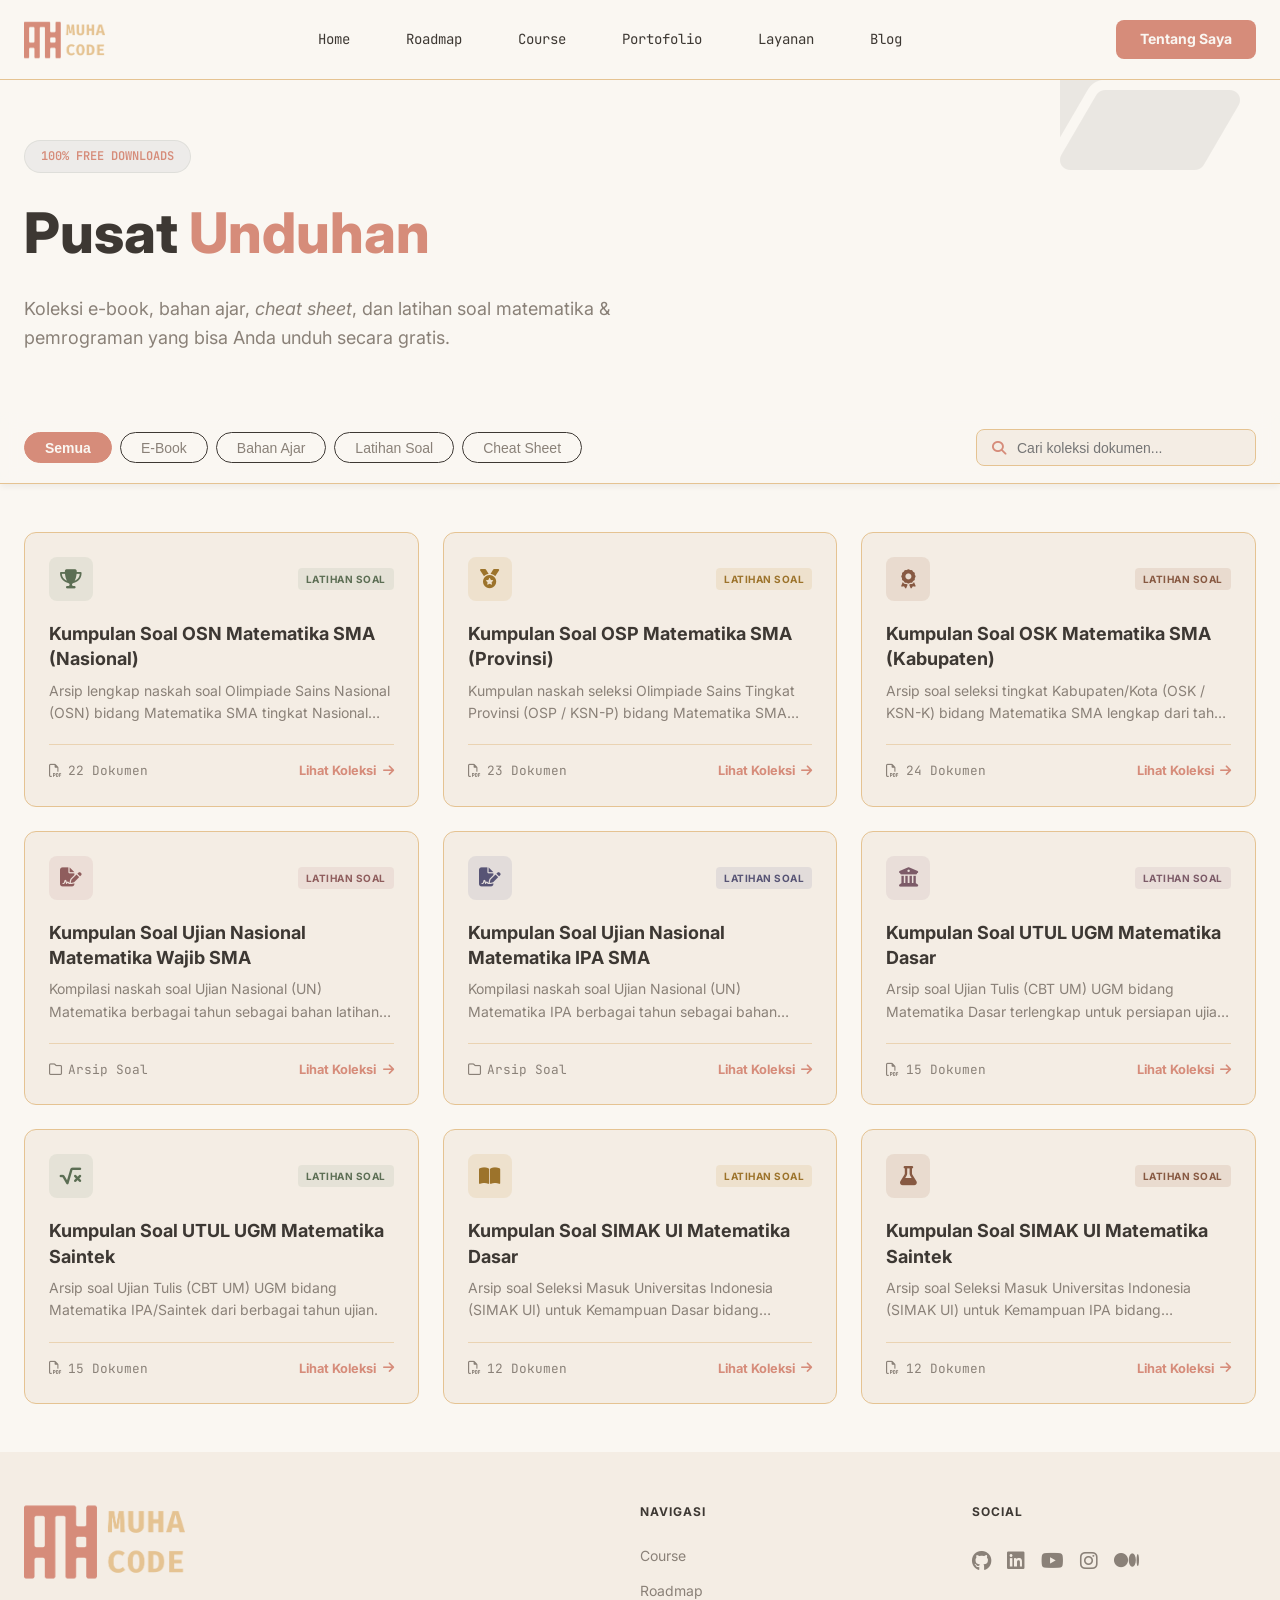
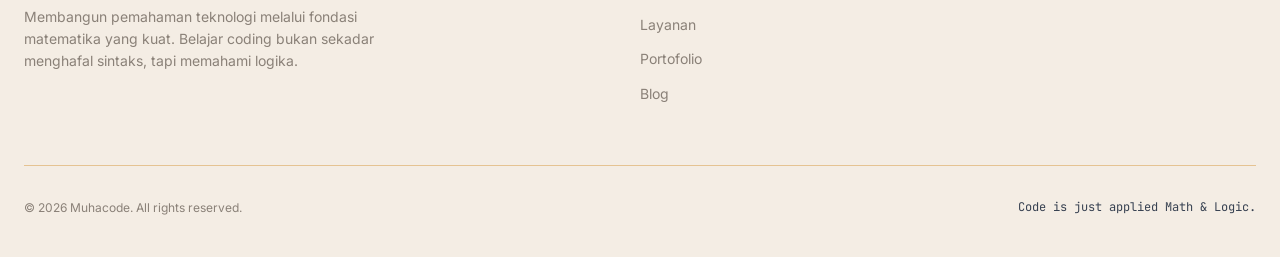
==== commit 86e27841: "edit design home resource" ====
--- a/index.html
+++ b/index.html
@@ -1,19 +1,23 @@
 <!DOCTYPE html>
 <html lang="id">
+
 <head>
     <meta charset="UTF-8">
     <meta name="viewport" content="width=device-width, initial-scale=1.0">
     <title>Resources & Downloads - Muhacode</title>
     <link rel="shortcut icon" href="assets/logo.png" type="image/x-icon">
-    
+
     <!-- Fonts -->
-    <link href="https://fonts.googleapis.com/css2?family=Inter:wght@300;400;600;700&family=JetBrains+Mono:wght@400;700&display=swap" rel="stylesheet">
-    
+    <link
+        href="https://fonts.googleapis.com/css2?family=Inter:wght@300;400;600;700&family=JetBrains+Mono:wght@400;700&display=swap"
+        rel="stylesheet">
+
     <!-- Icons -->
     <link rel="stylesheet" href="https://cdnjs.cloudflare.com/ajax/libs/font-awesome/6.4.0/css/all.min.css">
 
     <link rel="stylesheet" href="styles/style.css">
 </head>
+
 <body>
     <!-- NAVBAR -->
     <nav id="navbar">
@@ -36,7 +40,8 @@
 
             <div style="display: flex; align-items: center; gap: 1rem;">
                 <div class="desktop-only">
-                    <a href="../profile/" class="btn btn-primary" style="padding: 0.5rem 1.5rem; font-size: 0.875rem;">Tentang Saya</a>
+                    <a href="../profile/" class="btn btn-primary"
+                        style="padding: 0.5rem 1.5rem; font-size: 0.875rem;">Tentang Saya</a>
                 </div>
 
                 <button class="mobile-menu-btn" onclick="toggleMenu()">
@@ -53,7 +58,8 @@
             <a href="../portfolio/" onclick="toggleMenu()">Portofolio</a>
             <a href="../blog/" onclick="toggleMenu()">Blog</a>
             <a href="../donate/" onclick="toggleMenu()" style="display: none;">Donasi</a>
-            <a href="../profile/" onclick="toggleMenu()" style="color: var(--light-accent-primary); font-weight: bold;">Tentang Saya</a>
+            <a href="../profile/" onclick="toggleMenu()"
+                style="color: var(--light-accent-primary); font-weight: bold;">Tentang Saya</a>
         </div>
     </nav>
 
@@ -63,7 +69,8 @@
         <div class="container">
             <div class="badge-free font-mono">100% Free Downloads</div>
             <h1>Pusat <span style="color: var(--light-accent-primary)">Unduhan</span></h1>
-            <p>Koleksi e-book, bahan ajar, <i>cheat sheet</i>, dan latihan soal matematika & pemrograman yang bisa Anda unduh secara gratis.</p>
+            <p>Koleksi e-book, bahan ajar, <i>cheat sheet</i>, dan latihan soal matematika & pemrograman yang bisa Anda
+                unduh secara gratis.</p>
         </div>
     </header>
 
@@ -81,1388 +88,294 @@
 
                 <div class="search-wrapper">
                     <i class="fas fa-search"></i>
-                    <input type="text" id="searchInput" onkeyup="searchResources()" placeholder="Cari file...">
+                    <input type="text" id="searchInput" oninput="searchResources()"
+                        placeholder="Cari koleksi dokumen...">
                 </div>
             </div>
         </div>
     </section>
 
-    <!-- MAIN LIST CONTENT -->
+    <!-- MAIN CARD GRID -->
     <main>
         <div class="container">
-            
-            <div id="resourcesGrid" class="resources-list">
-
-                <!-- SOAL OLIMPIADE MATEMATIKA SMA TINGKAT NASIONAL -->
-
-                <div class="resource-item" data-category="soal">
-                    <div class="res-icon tag-sage-green">
-                        <i class="fas fa-file-pdf"></i>
-                    </div>
-                    <div class="res-content">
-                        <h3 class="res-title">Soal OSN Matematika SMA 2023</h3>
-                        <div class="res-meta">
-                            <span class="res-tag tag-sage-green">Latihan Soal</span>
-                            <span class="res-size">118 KB</span>
-                        </div>
-                    </div>
-                    <div class="res-action">
-                        <a href="assets/doc/osn-matematika-sma-2023.pdf" class="btn-download" title="Unduh" target="_blank">
-                            <i class="fas fa-download"></i> <span class="btn-text">Unduh</span>
-                        </a>
-                    </div>
-                </div>
-                
-                <div class="resource-item" data-category="soal">
-                    <div class="res-icon tag-sage-green">
-                        <i class="fas fa-file-pdf"></i>
-                    </div>
-                    <div class="res-content">
-                        <h3 class="res-title">Soal OSN Matematika SMA 2022</h3>
-                        <div class="res-meta">
-                            <span class="res-tag tag-sage-green">Latihan Soal</span>
-                            <span class="res-size">128 KB</span>
-                        </div>
-                    </div>
-                    <div class="res-action">
-                        <a href="assets/doc/osn-matematika-sma-2022.pdf" class="btn-download" title="Unduh" target="_blank">
-                            <i class="fas fa-download"></i> <span class="btn-text">Unduh</span>
-                        </a>
-                    </div>
-                </div>
-                
-                <div class="resource-item" data-category="soal">
-                    <div class="res-icon tag-sage-green">
-                        <i class="fas fa-file-pdf"></i>
-                    </div>
-                    <div class="res-content">
-                        <h3 class="res-title">Soal OSN Matematika SMA 2021</h3>
-                        <div class="res-meta">
-                            <span class="res-tag tag-sage-green">Latihan Soal</span>
-                            <span class="res-size">130 KB</span>
-                        </div>
-                    </div>
-                    <div class="res-action">
-                        <a href="assets/doc/osn-matematika-sma-2021.pdf" class="btn-download" title="Unduh" target="_blank">
-                            <i class="fas fa-download"></i> <span class="btn-text">Unduh</span>
-                        </a>
-                    </div>
-                </div>
-                
-                <div class="resource-item" data-category="soal">
-                    <div class="res-icon tag-sage-green">
-                        <i class="fas fa-file-pdf"></i>
-                    </div>
-                    <div class="res-content">
-                        <h3 class="res-title">Soal OSN Matematika SMA 2020</h3>
-                        <div class="res-meta">
-                            <span class="res-tag tag-sage-green">Latihan Soal</span>
-                            <span class="res-size">117 KB</span>
-                        </div>
-                    </div>
-                    <div class="res-action">
-                        <a href="assets/doc/osn-matematika-sma-2020.pdf" class="btn-download" title="Unduh" target="_blank">
-                            <i class="fas fa-download"></i> <span class="btn-text">Unduh</span>
-                        </a>
-                    </div>
-                </div>
-                
-                <div class="resource-item" data-category="soal">
-                    <div class="res-icon tag-sage-green">
-                        <i class="fas fa-file-pdf"></i>
-                    </div>
-                    <div class="res-content">
-                        <h3 class="res-title">Soal OSN Matematika SMA 2019</h3>
-                        <div class="res-meta">
-                            <span class="res-tag tag-sage-green">Latihan Soal</span>
-                            <span class="res-size">103 KB</span>
-                        </div>
-                    </div>
-                    <div class="res-action">
-                        <a href="assets/doc/osn-matematika-sma-2019.pdf" class="btn-download" title="Unduh" target="_blank">
-                            <i class="fas fa-download"></i> <span class="btn-text">Unduh</span>
-                        </a>
-                    </div>
-                </div>
-                
-                <div class="resource-item" data-category="soal">
-                    <div class="res-icon tag-sage-green">
-                        <i class="fas fa-file-pdf"></i>
-                    </div>
-                    <div class="res-content">
-                        <h3 class="res-title">Soal OSN Matematika SMA 2018</h3>
-                        <div class="res-meta">
-                            <span class="res-tag tag-sage-green">Latihan Soal</span>
-                            <span class="res-size">155 KB</span>
-                        </div>
-                    </div>
-                    <div class="res-action">
-                        <a href="assets/doc/osn-matematika-sma-2018.pdf" class="btn-download" title="Unduh" target="_blank">
-                            <i class="fas fa-download"></i> <span class="btn-text">Unduh</span>
-                        </a>
-                    </div>
-                </div>
-                
-                <div class="resource-item" data-category="soal">
-                    <div class="res-icon tag-sage-green">
-                        <i class="fas fa-file-pdf"></i>
-                    </div>
-                    <div class="res-content">
-                        <h3 class="res-title">Soal OSN Matematika SMA 2017</h3>
-                        <div class="res-meta">
-                            <span class="res-tag tag-sage-green">Latihan Soal</span>
-                            <span class="res-size">100 KB</span>
-                        </div>
-                    </div>
-                    <div class="res-action">
-                        <a href="assets/doc/osn-matematika-sma-2017.pdf" class="btn-download" title="Unduh" target="_blank">
-                            <i class="fas fa-download"></i> <span class="btn-text">Unduh</span>
-                        </a>
-                    </div>
-                </div>
-                
-                <div class="resource-item" data-category="soal">
-                    <div class="res-icon tag-sage-green">
-                        <i class="fas fa-file-pdf"></i>
-                    </div>
-                    <div class="res-content">
-                        <h3 class="res-title">Soal OSN Matematika SMA 2016</h3>
-                        <div class="res-meta">
-                            <span class="res-tag tag-sage-green">Latihan Soal</span>
-                            <span class="res-size">129 KB</span>
-                        </div>
-                    </div>
-                    <div class="res-action">
-                        <a href="assets/doc/osn-matematika-sma-2016.pdf" class="btn-download" title="Unduh" target="_blank">
-                            <i class="fas fa-download"></i> <span class="btn-text">Unduh</span>
-                        </a>
-                    </div>
-                </div>
-                
-                <div class="resource-item" data-category="soal">
-                    <div class="res-icon tag-sage-green">
-                        <i class="fas fa-file-pdf"></i>
-                    </div>
-                    <div class="res-content">
-                        <h3 class="res-title">Soal OSN Matematika SMA 2015</h3>
-                        <div class="res-meta">
-                            <span class="res-tag tag-sage-green">Latihan Soal</span>
-                            <span class="res-size">116 KB</span>
-                        </div>
-                    </div>
-                    <div class="res-action">
-                        <a href="assets/doc/osn-matematika-sma-2015.pdf" class="btn-download" title="Unduh" target="_blank">
-                            <i class="fas fa-download"></i> <span class="btn-text">Unduh</span>
-                        </a>
-                    </div>
-                </div>
-                
-                <div class="resource-item" data-category="soal">
-                    <div class="res-icon tag-sage-green">
-                        <i class="fas fa-file-pdf"></i>
-                    </div>
-                    <div class="res-content">
-                        <h3 class="res-title">Soal OSN Matematika SMA 2014</h3>
-                        <div class="res-meta">
-                            <span class="res-tag tag-sage-green">Latihan Soal</span>
-                            <span class="res-size">127 KB</span>
-                        </div>
-                    </div>
-                    <div class="res-action">
-                        <a href="assets/doc/osn-matematika-sma-2014.pdf" class="btn-download" title="Unduh" target="_blank">
-                            <i class="fas fa-download"></i> <span class="btn-text">Unduh</span>
-                        </a>
-                    </div>
-                </div>
-                
-                <div class="resource-item" data-category="soal">
-                    <div class="res-icon tag-sage-green">
-                        <i class="fas fa-file-pdf"></i>
-                    </div>
-                    <div class="res-content">
-                        <h3 class="res-title">Soal OSN Matematika SMA 2013</h3>
-                        <div class="res-meta">
-                            <span class="res-tag tag-sage-green">Latihan Soal</span>
-                            <span class="res-size">259 KB</span>
-                        </div>
-                    </div>
-                    <div class="res-action">
-                        <a href="assets/doc/osn-matematika-sma-2013.pdf" class="btn-download" title="Unduh" target="_blank">
-                            <i class="fas fa-download"></i> <span class="btn-text">Unduh</span>
-                        </a>
-                    </div>
-                </div>
-                
-                <div class="resource-item" data-category="soal">
-                    <div class="res-icon tag-sage-green">
-                        <i class="fas fa-file-pdf"></i>
-                    </div>
-                    <div class="res-content">
-                        <h3 class="res-title">Soal OSN Matematika SMA 2012</h3>
-                        <div class="res-meta">
-                            <span class="res-tag tag-sage-green">Latihan Soal</span>
-                            <span class="res-size">119 KB</span>
-                        </div>
-                    </div>
-                    <div class="res-action">
-                        <a href="assets/doc/osn-matematika-sma-2012.pdf" class="btn-download" title="Unduh" target="_blank">
-                            <i class="fas fa-download"></i> <span class="btn-text">Unduh</span>
-                        </a>
-                    </div>
-                </div>
-                
-                <div class="resource-item" data-category="soal">
-                    <div class="res-icon tag-sage-green">
-                        <i class="fas fa-file-pdf"></i>
-                    </div>
-                    <div class="res-content">
-                        <h3 class="res-title">Soal OSN Matematika SMA 2011</h3>
-                        <div class="res-meta">
-                            <span class="res-tag tag-sage-green">Latihan Soal</span>
-                            <span class="res-size">145 KB</span>
-                        </div>
-                    </div>
-                    <div class="res-action">
-                        <a href="assets/doc/osn-matematika-sma-2011.pdf" class="btn-download" title="Unduh" target="_blank">
-                            <i class="fas fa-download"></i> <span class="btn-text">Unduh</span>
-                        </a>
-                    </div>
-                </div>
-                
-                <div class="resource-item" data-category="soal">
-                    <div class="res-icon tag-sage-green">
-                        <i class="fas fa-file-pdf"></i>
-                    </div>
-                    <div class="res-content">
-                        <h3 class="res-title">Soal OSN Matematika SMA 2010</h3>
-                        <div class="res-meta">
-                            <span class="res-tag tag-sage-green">Latihan Soal</span>
-                            <span class="res-size">83 KB</span>
-                        </div>
-                    </div>
-                    <div class="res-action">
-                        <a href="assets/doc/osn-matematika-sma-2010.pdf" class="btn-download" title="Unduh" target="_blank">
-                            <i class="fas fa-download"></i> <span class="btn-text">Unduh</span>
-                        </a>
-                    </div>
-                </div>
-                
-                <div class="resource-item" data-category="soal">
-                    <div class="res-icon tag-sage-green">
-                        <i class="fas fa-file-pdf"></i>
-                    </div>
-                    <div class="res-content">
-                        <h3 class="res-title">Soal OSN Matematika SMA 2009</h3>
-                        <div class="res-meta">
-                            <span class="res-tag tag-sage-green">Latihan Soal</span>
-                            <span class="res-size">109 KB</span>
-                        </div>
-                    </div>
-                    <div class="res-action">
-                        <a href="assets/doc/osn-matematika-sma-2009.pdf" class="btn-download" title="Unduh" target="_blank">
-                            <i class="fas fa-download"></i> <span class="btn-text">Unduh</span>
-                        </a>
-                    </div>
-                </div>
-                
-                <div class="resource-item" data-category="soal">
-                    <div class="res-icon tag-sage-green">
-                        <i class="fas fa-file-pdf"></i>
-                    </div>
-                    <div class="res-content">
-                        <h3 class="res-title">Soal OSN Matematika SMA 2008</h3>
-                        <div class="res-meta">
-                            <span class="res-tag tag-sage-green">Latihan Soal</span>
-                            <span class="res-size">99 KB</span>
-                        </div>
-                    </div>
-                    <div class="res-action">
-                        <a href="assets/doc/osn-matematika-sma-2008.pdf" class="btn-download" title="Unduh" target="_blank">
-                            <i class="fas fa-download"></i> <span class="btn-text">Unduh</span>
-                        </a>
-                    </div>
-                </div>
-                
-                <div class="resource-item" data-category="soal">
-                    <div class="res-icon tag-sage-green">
-                        <i class="fas fa-file-pdf"></i>
-                    </div>
-                    <div class="res-content">
-                        <h3 class="res-title">Soal OSN Matematika SMA 2007</h3>
-                        <div class="res-meta">
-                            <span class="res-tag tag-sage-green">Latihan Soal</span>
-                            <span class="res-size">99 KB</span>
-                        </div>
-                    </div>
-                    <div class="res-action">
-                        <a href="assets/doc/osn-matematika-sma-2007.pdf" class="btn-download" title="Unduh" target="_blank">
-                            <i class="fas fa-download"></i> <span class="btn-text">Unduh</span>
-                        </a>
-                    </div>
-                </div>
-                
-                <div class="resource-item" data-category="soal">
-                    <div class="res-icon tag-sage-green">
-                        <i class="fas fa-file-pdf"></i>
-                    </div>
-                    <div class="res-content">
-                        <h3 class="res-title">Soal OSN Matematika SMA 2006</h3>
-                        <div class="res-meta">
-                            <span class="res-tag tag-sage-green">Latihan Soal</span>
-                            <span class="res-size">91 KB</span>
-                        </div>
-                    </div>
-                    <div class="res-action">
-                        <a href="assets/doc/osn-matematika-sma-2006.pdf" class="btn-download" title="Unduh" target="_blank">
-                            <i class="fas fa-download"></i> <span class="btn-text">Unduh</span>
-                        </a>
-                    </div>
-                </div>
-                
-                <div class="resource-item" data-category="soal">
-                    <div class="res-icon tag-sage-green">
-                        <i class="fas fa-file-pdf"></i>
-                    </div>
-                    <div class="res-content">
-                        <h3 class="res-title">Soal OSN Matematika SMA 2005</h3>
-                        <div class="res-meta">
-                            <span class="res-tag tag-sage-green">Latihan Soal</span>
-                            <span class="res-size">107 KB</span>
-                        </div>
-                    </div>
-                    <div class="res-action">
-                        <a href="assets/doc/osn-matematika-sma-2005.pdf" class="btn-download" title="Unduh" target="_blank">
-                            <i class="fas fa-download"></i> <span class="btn-text">Unduh</span>
-                        </a>
-                    </div>
-                </div>
-                
-                <div class="resource-item" data-category="soal">
-                    <div class="res-icon tag-sage-green">
-                        <i class="fas fa-file-pdf"></i>
-                    </div>
-                    <div class="res-content">
-                        <h3 class="res-title">Soal OSN Matematika SMA 2004</h3>
-                        <div class="res-meta">
-                            <span class="res-tag tag-sage-green">Latihan Soal</span>
-                            <span class="res-size">142 KB</span>
-                        </div>
-                    </div>
-                    <div class="res-action">
-                        <a href="assets/doc/osn-matematika-sma-2004.pdf" class="btn-download" title="Unduh" target="_blank">
-                            <i class="fas fa-download"></i> <span class="btn-text">Unduh</span>
-                        </a>
-                    </div>
-                </div>
-                
-                <div class="resource-item" data-category="soal">
-                    <div class="res-icon tag-sage-green">
-                        <i class="fas fa-file-pdf"></i>
-                    </div>
-                    <div class="res-content">
-                        <h3 class="res-title">Soal OSN Matematika SMA 2003</h3>
-                        <div class="res-meta">
-                            <span class="res-tag tag-sage-green">Latihan Soal</span>
-                            <span class="res-size">138 KB</span>
-                        </div>
-                    </div>
-                    <div class="res-action">
-                        <a href="assets/doc/osn-matematika-sma-2003.pdf" class="btn-download" title="Unduh" target="_blank">
-                            <i class="fas fa-download"></i> <span class="btn-text">Unduh</span>
-                        </a>
-                    </div>
-                </div>
-                
-                <div class="resource-item" data-category="soal">
-                    <div class="res-icon tag-sage-green">
-                        <i class="fas fa-file-pdf"></i>
-                    </div>
-                    <div class="res-content">
-                        <h3 class="res-title">Soal OSN Matematika SMA 2002</h3>
-                        <div class="res-meta">
-                            <span class="res-tag tag-sage-green">Latihan Soal</span>
-                            <span class="res-size">139 KB</span>
-                        </div>
-                    </div>
-                    <div class="res-action">
-                        <a href="assets/doc/osn-matematika-sma-2002.pdf" class="btn-download" title="Unduh" target="_blank">
-                            <i class="fas fa-download"></i> <span class="btn-text">Unduh</span>
-                        </a>
-                    </div>
-                </div>
-
-                <!-- SOAL OLIMPIADE MATEMATIKA SMA TINGKAT PROVINSI -->
-
-                <div class="resource-item" data-category="soal">
-                    <div class="res-icon tag-sage-green">
-                        <i class="fas fa-file-pdf"></i>
-                    </div>
-                    <div class="res-content">
-                        <h3 class="res-title">Soal OSP Matematika SMA 2025</h3>
-                        <div class="res-meta">
-                            <span class="res-tag tag-sage-green">Latihan Soal</span>
-                            <span class="res-size">113 KB</span>
-                        </div>
-                    </div>
-                    <div class="res-action">
-                        <a href="assets/doc/osp-matematika-sma-2025.pdf" class="btn-download" title="Unduh" target="_blank">
-                            <i class="fas fa-download"></i> <span class="btn-text">Unduh</span>
-                        </a>
-                    </div>
-                </div>
-
-                <div class="resource-item" data-category="soal">
-                    <div class="res-icon tag-sage-green">
-                        <i class="fas fa-file-pdf"></i>
-                    </div>
-                    <div class="res-content">
-                        <h3 class="res-title">Soal OSP Matematika SMA 2024</h3>
-                        <div class="res-meta">
-                            <span class="res-tag tag-sage-green">Latihan Soal</span>
-                            <span class="res-size">133 KB</span>
-                        </div>
-                    </div>
-                    <div class="res-action">
-                        <a href="assets/doc/osp-matematika-sma-2024.pdf" class="btn-download" title="Unduh" target="_blank">
-                            <i class="fas fa-download"></i> <span class="btn-text">Unduh</span>
-                        </a>
-                    </div>
-                </div>
-                
-                <div class="resource-item" data-category="soal">
-                    <div class="res-icon tag-sage-green">
-                        <i class="fas fa-file-pdf"></i>
-                    </div>
-                    <div class="res-content">
-                        <h3 class="res-title">Soal OSP Matematika SMA 2023</h3>
-                        <div class="res-meta">
-                            <span class="res-tag tag-sage-green">Latihan Soal</span>
-                            <span class="res-size">239 KB</span>
-                        </div>
-                    </div>
-                    <div class="res-action">
-                        <a href="assets/doc/osp-matematika-sma-2023.pdf" class="btn-download" title="Unduh" target="_blank">
-                            <i class="fas fa-download"></i> <span class="btn-text">Unduh</span>
-                        </a>
-                    </div>
-                </div>
-
-                <div class="resource-item" data-category="soal">
-                    <div class="res-icon tag-sage-green">
-                        <i class="fas fa-file-pdf"></i>
-                    </div>
-                    <div class="res-content">
-                        <h3 class="res-title">Soal OSP Matematika SMA 2022</h3>
-                        <div class="res-meta">
-                            <span class="res-tag tag-sage-green">Latihan Soal</span>
-                            <span class="res-size">125 KB</span>
-                        </div>
-                    </div>
-                    <div class="res-action">
-                        <a href="assets/doc/osp-matematika-sma-2022.pdf" class="btn-download" title="Unduh" target="_blank">
-                            <i class="fas fa-download"></i> <span class="btn-text">Unduh</span>
-                        </a>
-                    </div>
-                </div>
-
-                <div class="resource-item" data-category="soal">
-                    <div class="res-icon tag-sage-green">
-                        <i class="fas fa-file-pdf"></i>
-                    </div>
-                    <div class="res-content">
-                        <h3 class="res-title">Soal OSP Matematika SMA 2021</h3>
-                        <div class="res-meta">
-                            <span class="res-tag tag-sage-green">Latihan Soal</span>
-                            <span class="res-size">188 KB</span>
-                        </div>
-                    </div>
-                    <div class="res-action">
-                        <a href="assets/doc/osp-matematika-sma-2021.pdf" class="btn-download" title="Unduh" target="_blank">
-                            <i class="fas fa-download"></i> <span class="btn-text">Unduh</span>
-                        </a>
-                    </div>
-                </div>
-
-                <div class="resource-item" data-category="soal">
-                    <div class="res-icon tag-sage-green">
-                        <i class="fas fa-file-pdf"></i>
-                    </div>
-                    <div class="res-content">
-                        <h3 class="res-title">Soal OSP Matematika SMA 2020</h3>
-                        <div class="res-meta">
-                            <span class="res-tag tag-sage-green">Latihan Soal</span>
-                            <span class="res-size">218 KB</span>
-                        </div>
-                    </div>
-                    <div class="res-action">
-                        <a href="assets/doc/osp-matematika-sma-2020.pdf" class="btn-download" title="Unduh" target="_blank">
-                            <i class="fas fa-download"></i> <span class="btn-text">Unduh</span>
-                        </a>
-                    </div>
-                </div>
-
-                <div class="resource-item" data-category="soal">
-                    <div class="res-icon tag-sage-green">
-                        <i class="fas fa-file-pdf"></i>
-                    </div>
-                    <div class="res-content">
-                        <h3 class="res-title">Soal OSP Matematika SMA 2019</h3>
-                        <div class="res-meta">
-                            <span class="res-tag tag-sage-green">Latihan Soal</span>
-                            <span class="res-size">138 KB</span>
-                        </div>
-                    </div>
-                    <div class="res-action">
-                        <a href="assets/doc/osp-matematika-sma-2019.pdf" class="btn-download" title="Unduh" target="_blank">
-                            <i class="fas fa-download"></i> <span class="btn-text">Unduh</span>
-                        </a>
-                    </div>
-                </div>
-
-                <div class="resource-item" data-category="soal">
-                    <div class="res-icon tag-sage-green">
-                        <i class="fas fa-file-pdf"></i>
-                    </div>
-                    <div class="res-content">
-                        <h3 class="res-title">Soal OSP Matematika SMA 2018</h3>
-                        <div class="res-meta">
-                            <span class="res-tag tag-sage-green">Latihan Soal</span>
-                            <span class="res-size">234 KB</span>
-                        </div>
-                    </div>
-                    <div class="res-action">
-                        <a href="assets/doc/osp-matematika-sma-2018.pdf" class="btn-download" title="Unduh" target="_blank">
-                            <i class="fas fa-download"></i> <span class="btn-text">Unduh</span>
-                        </a>
-                    </div>
-                </div>
-
-                <div class="resource-item" data-category="soal">
-                    <div class="res-icon tag-sage-green">
-                        <i class="fas fa-file-pdf"></i>
-                    </div>
-                    <div class="res-content">
-                        <h3 class="res-title">Soal OSP Matematika SMA 2017</h3>
-                        <div class="res-meta">
-                            <span class="res-tag tag-sage-green">Latihan Soal</span>
-                            <span class="res-size">135 KB</span>
-                        </div>
-                    </div>
-                    <div class="res-action">
-                        <a href="assets/doc/osp-matematika-sma-2017.pdf" class="btn-download" title="Unduh" target="_blank">
-                            <i class="fas fa-download"></i> <span class="btn-text">Unduh</span>
-                        </a>
-                    </div>
-                </div>
-
-                <div class="resource-item" data-category="soal">
-                    <div class="res-icon tag-sage-green">
-                        <i class="fas fa-file-pdf"></i>
-                    </div>
-                    <div class="res-content">
-                        <h3 class="res-title">Soal OSP Matematika SMA 2016</h3>
-                        <div class="res-meta">
-                            <span class="res-tag tag-sage-green">Latihan Soal</span>
-                            <span class="res-size">116 KB</span>
-                        </div>
-                    </div>
-                    <div class="res-action">
-                        <a href="assets/doc/osp-matematika-sma-2016.pdf" class="btn-download" title="Unduh" target="_blank">
-                            <i class="fas fa-download"></i> <span class="btn-text">Unduh</span>
-                        </a>
-                    </div>
-                </div>
-
-                <div class="resource-item" data-category="soal">
-                    <div class="res-icon tag-sage-green">
-                        <i class="fas fa-file-pdf"></i>
-                    </div>
-                    <div class="res-content">
-                        <h3 class="res-title">Soal OSP Matematika SMA 2015</h3>
-                        <div class="res-meta">
-                            <span class="res-tag tag-sage-green">Latihan Soal</span>
-                            <span class="res-size">232 KB</span>
-                        </div>
-                    </div>
-                    <div class="res-action">
-                        <a href="assets/doc/osp-matematika-sma-2015.pdf" class="btn-download" title="Unduh" target="_blank">
-                            <i class="fas fa-download"></i> <span class="btn-text">Unduh</span>
-                        </a>
-                    </div>
-                </div>
-
-                <div class="resource-item" data-category="soal">
-                    <div class="res-icon tag-sage-green">
-                        <i class="fas fa-file-pdf"></i>
-                    </div>
-                    <div class="res-content">
-                        <h3 class="res-title">Soal OSP Matematika SMA 2014</h3>
-                        <div class="res-meta">
-                            <span class="res-tag tag-sage-green">Latihan Soal</span>
-                            <span class="res-size">168 KB</span>
-                        </div>
-                    </div>
-                    <div class="res-action">
-                        <a href="assets/doc/osp-matematika-sma-2014.pdf" class="btn-download" title="Unduh" target="_blank">
-                            <i class="fas fa-download"></i> <span class="btn-text">Unduh</span>
-                        </a>
-                    </div>
-                </div>
-
-                <div class="resource-item" data-category="soal">
-                    <div class="res-icon tag-sage-green">
-                        <i class="fas fa-file-pdf"></i>
-                    </div>
-                    <div class="res-content">
-                        <h3 class="res-title">Soal OSP Matematika SMA 2012</h3>
-                        <div class="res-meta">
-                            <span class="res-tag tag-sage-green">Latihan Soal</span>
-                            <span class="res-size">151 KB</span>
-                        </div>
-                    </div>
-                    <div class="res-action">
-                        <a href="assets/doc/osp-matematika-sma-2012.pdf" class="btn-download" title="Unduh" target="_blank">
-                            <i class="fas fa-download"></i> <span class="btn-text">Unduh</span>
-                        </a>
-                    </div>
-                </div>
-
-                <div class="resource-item" data-category="soal">
-                    <div class="res-icon tag-sage-green">
-                        <i class="fas fa-file-pdf"></i>
-                    </div>
-                    <div class="res-content">
-                        <h3 class="res-title">Soal OSP Matematika SMA 2011</h3>
-                        <div class="res-meta">
-                            <span class="res-tag tag-sage-green">Latihan Soal</span>
-                            <span class="res-size">248 KB</span>
-                        </div>
-                    </div>
-                    <div class="res-action">
-                        <a href="assets/doc/osp-matematika-sma-2011.pdf" class="btn-download" title="Unduh" target="_blank">
-                            <i class="fas fa-download"></i> <span class="btn-text">Unduh</span>
-                        </a>
-                    </div>
-                </div>
-
-                <div class="resource-item" data-category="soal">
-                    <div class="res-icon tag-sage-green">
-                        <i class="fas fa-file-pdf"></i>
-                    </div>
-                    <div class="res-content">
-                        <h3 class="res-title">Soal OSP Matematika SMA 2010</h3>
-                        <div class="res-meta">
-                            <span class="res-tag tag-sage-green">Latihan Soal</span>
-                            <span class="res-size">180 KB</span>
-                        </div>
-                    </div>
-                    <div class="res-action">
-                        <a href="assets/doc/osp-matematika-sma-2010.pdf" class="btn-download" title="Unduh" target="_blank">
-                            <i class="fas fa-download"></i> <span class="btn-text">Unduh</span>
-                        </a>
-                    </div>
-                </div>
-
-                <div class="resource-item" data-category="soal">
-                    <div class="res-icon tag-sage-green">
-                        <i class="fas fa-file-pdf"></i>
-                    </div>
-                    <div class="res-content">
-                        <h3 class="res-title">Soal OSP Matematika SMA 2009</h3>
-                        <div class="res-meta">
-                            <span class="res-tag tag-sage-green">Latihan Soal</span>
-                            <span class="res-size">143 KB</span>
-                        </div>
-                    </div>
-                    <div class="res-action">
-                        <a href="assets/doc/osp-matematika-sma-2009.pdf" class="btn-download" title="Unduh" target="_blank">
-                            <i class="fas fa-download"></i> <span class="btn-text">Unduh</span>
-                        </a>
-                    </div>
-                </div>
-
-                <div class="resource-item" data-category="soal">
-                    <div class="res-icon tag-sage-green">
-                        <i class="fas fa-file-pdf"></i>
-                    </div>
-                    <div class="res-content">
-                        <h3 class="res-title">Soal OSP Matematika SMA 2008</h3>
-                        <div class="res-meta">
-                            <span class="res-tag tag-sage-green">Latihan Soal</span>
-                            <span class="res-size">126 KB</span>
-                        </div>
-                    </div>
-                    <div class="res-action">
-                        <a href="assets/doc/osp-matematika-sma-2008.pdf" class="btn-download" title="Unduh" target="_blank">
-                            <i class="fas fa-download"></i> <span class="btn-text">Unduh</span>
-                        </a>
-                    </div>
-                </div>
-
-                <div class="resource-item" data-category="soal">
-                    <div class="res-icon tag-sage-green">
-                        <i class="fas fa-file-pdf"></i>
-                    </div>
-                    <div class="res-content">
-                        <h3 class="res-title">Soal OSP Matematika SMA 2007</h3>
-                        <div class="res-meta">
-                            <span class="res-tag tag-sage-green">Latihan Soal</span>
-                            <span class="res-size">109 KB</span>
-                        </div>
-                    </div>
-                    <div class="res-action">
-                        <a href="assets/doc/osp-matematika-sma-2007.pdf" class="btn-download" title="Unduh" target="_blank">
-                            <i class="fas fa-download"></i> <span class="btn-text">Unduh</span>
-                        </a>
-                    </div>
-                </div>
-
-                <div class="resource-item" data-category="soal">
-                    <div class="res-icon tag-sage-green">
-                        <i class="fas fa-file-pdf"></i>
-                    </div>
-                    <div class="res-content">
-                        <h3 class="res-title">Soal OSP Matematika SMA 2006</h3>
-                        <div class="res-meta">
-                            <span class="res-tag tag-sage-green">Latihan Soal</span>
-                            <span class="res-size">138 KB</span>
-                        </div>
-                    </div>
-                    <div class="res-action">
-                        <a href="assets/doc/osp-matematika-sma-2006.pdf" class="btn-download" title="Unduh" target="_blank">
-                            <i class="fas fa-download"></i> <span class="btn-text">Unduh</span>
-                        </a>
-                    </div>
-                </div>
-                
-                <div class="resource-item" data-category="soal">
-                    <div class="res-icon tag-sage-green">
-                        <i class="fas fa-file-pdf"></i>
-                    </div>
-                    <div class="res-content">
-                        <h3 class="res-title">Soal OSP Matematika SMA 2005</h3>
-                        <div class="res-meta">
-                            <span class="res-tag tag-sage-green">Latihan Soal</span>
-                            <span class="res-size">140 KB</span>
-                        </div>
-                    </div>
-                    <div class="res-action">
-                        <a href="assets/doc/osp-matematika-sma-2005.pdf" class="btn-download" title="Unduh" target="_blank">
-                            <i class="fas fa-download"></i> <span class="btn-text">Unduh</span>
-                        </a>
-                    </div>
-                </div>
-
-                <div class="resource-item" data-category="soal">
-                    <div class="res-icon tag-sage-green">
-                        <i class="fas fa-file-pdf"></i>
-                    </div>
-                    <div class="res-content">
-                        <h3 class="res-title">Soal OSP Matematika SMA 2004</h3>
-                        <div class="res-meta">
-                            <span class="res-tag tag-sage-green">Latihan Soal</span>
-                            <span class="res-size">171 KB</span>
-                        </div>
-                    </div>
-                    <div class="res-action">
-                        <a href="assets/doc/osp-matematika-sma-2004.pdf" class="btn-download" title="Unduh" target="_blank">
-                            <i class="fas fa-download"></i> <span class="btn-text">Unduh</span>
-                        </a>
-                    </div>
-                </div>
-
-                <div class="resource-item" data-category="soal">
-                    <div class="res-icon tag-sage-green">
-                        <i class="fas fa-file-pdf"></i>
-                    </div>
-                    <div class="res-content">
-                        <h3 class="res-title">Soal OSP Matematika SMA 2003</h3>
-                        <div class="res-meta">
-                            <span class="res-tag tag-sage-green">Latihan Soal</span>
-                            <span class="res-size">158 KB</span>
-                        </div>
-                    </div>
-                    <div class="res-action">
-                        <a href="assets/doc/osp-matematika-sma-2003.pdf" class="btn-download" title="Unduh" target="_blank">
-                            <i class="fas fa-download"></i> <span class="btn-text">Unduh</span>
-                        </a>
-                    </div>
-                </div>
-
-                <div class="resource-item" data-category="soal">
-                    <div class="res-icon tag-sage-green">
-                        <i class="fas fa-file-pdf"></i>
-                    </div>
-                    <div class="res-content">
-                        <h3 class="res-title">Soal OSP Matematika SMA 2002</h3>
-                        <div class="res-meta">
-                            <span class="res-tag tag-sage-green">Latihan Soal</span>
-                            <span class="res-size">168 KB</span>
-                        </div>
-                    </div>
-                    <div class="res-action">
-                        <a href="assets/doc/osp-matematika-sma-2002.pdf" class="btn-download" title="Unduh" target="_blank">
-                            <i class="fas fa-download"></i> <span class="btn-text">Unduh</span>
-                        </a>
-                    </div>
-                </div>
-                
-
-                <!-- SOAL OLIMPIADE MATEMATIKA SMA TINGKAT KABUPATEN -->
-                <div class="resource-item" data-category="soal">
-                    <div class="res-icon tag-sage-green">
-                        <i class="fas fa-file-pdf"></i>
-                    </div>
-                    <div class="res-content">
-                        <h3 class="res-title">Soal OSK Matematika SMA 2025</h3>
-                        <div class="res-meta">
-                            <span class="res-tag tag-sage-green">Latihan Soal</span>
-                            <span class="res-size">2,84 MB</span>
-                        </div>
-                    </div>
-                    <div class="res-action">
-                        <a href="assets/doc/osk-matematika-sma-2025.pdf" class="btn-download" title="Unduh" target="_blank">
-                            <i class="fas fa-download"></i> <span class="btn-text">Unduh</span>
-                        </a>
-                    </div>
-                </div>
-
-                <div class="resource-item" data-category="soal">
-                    <div class="res-icon tag-sage-green">
-                        <i class="fas fa-file-pdf"></i>
-                    </div>
-                    <div class="res-content">
-                        <h3 class="res-title">Soal OSK Matematika SMA 2024</h3>
-                        <div class="res-meta">
-                            <span class="res-tag tag-sage-green">Latihan Soal</span>
-                            <span class="res-size">275 KB</span>
-                        </div>
-                    </div>
-                    <div class="res-action">
-                        <a href="assets/doc/osk-matematika-sma-2024.pdf" class="btn-download" title="Unduh" target="_blank">
-                            <i class="fas fa-download"></i> <span class="btn-text">Unduh</span>
-                        </a>
-                    </div>
-                </div>
-
-                <div class="resource-item" data-category="soal">
-                    <div class="res-icon tag-sage-green">
-                        <i class="fas fa-file-pdf"></i>
-                    </div>
-                    <div class="res-content">
-                        <h3 class="res-title">Soal OSK Matematika SMA 2023</h3>
-                        <div class="res-meta">
-                            <span class="res-tag tag-sage-green">Latihan Soal</span>
-                            <span class="res-size">253 KB</span>
-                        </div>
-                    </div>
-                    <div class="res-action">
-                        <a href="assets/doc/osk-matematika-sma-2023.pdf" class="btn-download" title="Unduh" target="_blank">
-                            <i class="fas fa-download"></i> <span class="btn-text">Unduh</span>
-                        </a>
-                    </div>
-                </div>
-
-                <div class="resource-item" data-category="soal">
-                    <div class="res-icon tag-sage-green">
-                        <i class="fas fa-file-pdf"></i>
-                    </div>
-                    <div class="res-content">
-                        <h3 class="res-title">Soal OSK Matematika SMA 2022</h3>
-                        <div class="res-meta">
-                            <span class="res-tag tag-sage-green">Latihan Soal</span>
-                            <span class="res-size">199 KB</span>
-                        </div>
-                    </div>
-                    <div class="res-action">
-                        <a href="assets/doc/osk-matematika-sma-2022.pdf" class="btn-download" title="Unduh" target="_blank">
-                            <i class="fas fa-download"></i> <span class="btn-text">Unduh</span>
-                        </a>
-                    </div>
-                </div>
-
-                <div class="resource-item" data-category="soal">
-                    <div class="res-icon tag-sage-green">
-                        <i class="fas fa-file-pdf"></i>
-                    </div>
-                    <div class="res-content">
-                        <h3 class="res-title">Soal OSK Matematika SMA 2021</h3>
-                        <div class="res-meta">
-                            <span class="res-tag tag-sage-green">Latihan Soal</span>
-                            <span class="res-size">209 KB</span>
-                        </div>
-                    </div>
-                    <div class="res-action">
-                        <a href="assets/doc/osk-matematika-sma-2021.pdf" class="btn-download" title="Unduh" target="_blank">
-                            <i class="fas fa-download"></i> <span class="btn-text">Unduh</span>
-                        </a>
-                    </div>
-                </div>
-
-                <div class="resource-item" data-category="soal">
-                    <div class="res-icon tag-sage-green">
-                        <i class="fas fa-file-pdf"></i>
-                    </div>
-                    <div class="res-content">
-                        <h3 class="res-title">Soal OSK Matematika SMA 2020</h3>
-                        <div class="res-meta">
-                            <span class="res-tag tag-sage-green">Latihan Soal</span>
-                            <span class="res-size">188 KB</span>
-                        </div>
-                    </div>
-                    <div class="res-action">
-                        <a href="assets/doc/osk-matematika-sma-2020.pdf" class="btn-download" title="Unduh" target="_blank">
-                            <i class="fas fa-download"></i> <span class="btn-text">Unduh</span>
-                        </a>
-                    </div>
-                </div>
-
-                <div class="resource-item" data-category="soal">
-                    <div class="res-icon tag-sage-green">
-                        <i class="fas fa-file-pdf"></i>
-                    </div>
-                    <div class="res-content">
-                        <h3 class="res-title">Soal OSK Matematika SMA 2019</h3>
-                        <div class="res-meta">
-                            <span class="res-tag tag-sage-green">Latihan Soal</span>
-                            <span class="res-size">127 KB</span>
-                        </div>
-                    </div>
-                    <div class="res-action">
-                        <a href="assets/doc/osk-matematika-sma-2019.pdf" class="btn-download" title="Unduh" target="_blank">
-                            <i class="fas fa-download"></i> <span class="btn-text">Unduh</span>
-                        </a>
-                    </div>
-                </div>
-
-                <div class="resource-item" data-category="soal">
-                    <div class="res-icon tag-sage-green">
-                        <i class="fas fa-file-pdf"></i>
-                    </div>
-                    <div class="res-content">
-                        <h3 class="res-title">Soal OSK Matematika SMA 2018</h3>
-                        <div class="res-meta">
-                            <span class="res-tag tag-sage-green">Latihan Soal</span>
-                            <span class="res-size">193 KB</span>
-                        </div>
-                    </div>
-                    <div class="res-action">
-                        <a href="assets/doc/osk-matematika-sma-2018.pdf" class="btn-download" title="Unduh" target="_blank">
-                            <i class="fas fa-download"></i> <span class="btn-text">Unduh</span>
-                        </a>
-                    </div>
-                </div>
-
-                <div class="resource-item" data-category="soal">
-                    <div class="res-icon tag-sage-green">
-                        <i class="fas fa-file-pdf"></i>
-                    </div>
-                    <div class="res-content">
-                        <h3 class="res-title">Soal OSK Matematika SMA 2017</h3>
-                        <div class="res-meta">
-                            <span class="res-tag tag-sage-green">Latihan Soal</span>
-                            <span class="res-size">167 KB</span>
-                        </div>
-                    </div>
-                    <div class="res-action">
-                        <a href="assets/doc/osk-matematika-sma-2017.pdf" class="btn-download" title="Unduh" target="_blank">
-                            <i class="fas fa-download"></i> <span class="btn-text">Unduh</span>
-                        </a>
-                    </div>
-                </div>
-
-                <div class="resource-item" data-category="soal">
-                    <div class="res-icon tag-sage-green">
-                        <i class="fas fa-file-pdf"></i>
-                    </div>
-                    <div class="res-content">
-                        <h3 class="res-title">Soal OSK Matematika SMA 2016</h3>
-                        <div class="res-meta">
-                            <span class="res-tag tag-sage-green">Latihan Soal</span>
-                            <span class="res-size">132 KB</span>
-                        </div>
-                    </div>
-                    <div class="res-action">
-                        <a href="assets/doc/osk-matematika-sma-2016.pdf" class="btn-download" title="Unduh" target="_blank">
-                            <i class="fas fa-download"></i> <span class="btn-text">Unduh</span>
-                        </a>
-                    </div>
-                </div>
-
-                <div class="resource-item" data-category="soal">
-                    <div class="res-icon tag-sage-green">
-                        <i class="fas fa-file-pdf"></i>
-                    </div>
-                    <div class="res-content">
-                        <h3 class="res-title">Soal OSK Matematika SMA 2015</h3>
-                        <div class="res-meta">
-                            <span class="res-tag tag-sage-green">Latihan Soal</span>
-                            <span class="res-size">1,44 MB</span>
-                        </div>
-                    </div>
-                    <div class="res-action">
-                        <a href="assets/doc/osk-matematika-sma-2014.pdf" class="btn-download" title="Unduh" target="_blank">
-                            <i class="fas fa-download"></i> <span class="btn-text">Unduh</span>
-                        </a>
-                    </div>
-                </div>
-
-                <div class="resource-item" data-category="soal">
-                    <div class="res-icon tag-sage-green">
-                        <i class="fas fa-file-pdf"></i>
-                    </div>
-                    <div class="res-content">
-                        <h3 class="res-title">Soal OSK Matematika SMA 2014</h3>
-                        <div class="res-meta">
-                            <span class="res-tag tag-sage-green">Latihan Soal</span>
-                            <span class="res-size">125 KB</span>
-                        </div>
-                    </div>
-                    <div class="res-action">
-                        <a href="assets/doc/osk-matematika-sma-2014.pdf" class="btn-download" title="Unduh" target="_blank">
-                            <i class="fas fa-download"></i> <span class="btn-text">Unduh</span>
-                        </a>
-                    </div>
-                </div>
-
-                <div class="resource-item" data-category="soal">
-                    <div class="res-icon tag-sage-green">
-                        <i class="fas fa-file-pdf"></i>
-                    </div>
-                    <div class="res-content">
-                        <h3 class="res-title">Soal OSK Matematika SMA 2013</h3>
-                        <div class="res-meta">
-                            <span class="res-tag tag-sage-green">Latihan Soal</span>
-                            <span class="res-size">135 KB</span>
-                        </div>
-                    </div>
-                    <div class="res-action">
-                        <a href="assets/doc/osk-matematika-sma-2013.pdf" class="btn-download" title="Unduh" target="_blank">
-                            <i class="fas fa-download"></i> <span class="btn-text">Unduh</span>
-                        </a>
-                    </div>
-                </div>
-
-                <div class="resource-item" data-category="soal">
-                    <div class="res-icon tag-sage-green">
-                        <i class="fas fa-file-pdf"></i>
-                    </div>
-                    <div class="res-content">
-                        <h3 class="res-title">Soal OSK Matematika SMA 2012</h3>
-                        <div class="res-meta">
-                            <span class="res-tag tag-sage-green">Latihan Soal</span>
-                            <span class="res-size">102 KB</span>
-                        </div>
-                    </div>
-                    <div class="res-action">
-                        <a href="assets/doc/osk-matematika-sma-2012.pdf" class="btn-download" title="Unduh" target="_blank">
-                            <i class="fas fa-download"></i> <span class="btn-text">Unduh</span>
-                        </a>
-                    </div>
-                </div>
-
-                <div class="resource-item" data-category="soal">
-                    <div class="res-icon tag-sage-green">
-                        <i class="fas fa-file-pdf"></i>
-                    </div>
-                    <div class="res-content">
-                        <h3 class="res-title">Soal OSK Matematika SMA 2011</h3>
-                        <div class="res-meta">
-                            <span class="res-tag tag-sage-green">Latihan Soal</span>
-                            <span class="res-size">1,52 MB</span>
-                        </div>
-                    </div>
-                    <div class="res-action">
-                        <a href="assets/doc/osk-matematika-sma-2011.pdf" class="btn-download" title="Unduh" target="_blank">
-                            <i class="fas fa-download"></i> <span class="btn-text">Unduh</span>
-                        </a>
-                    </div>
-                </div>
-
-                <div class="resource-item" data-category="soal">
-                    <div class="res-icon tag-sage-green">
-                        <i class="fas fa-file-pdf"></i>
-                    </div>
-                    <div class="res-content">
-                        <h3 class="res-title">Soal OSK Matematika SMA 2010</h3>
-                        <div class="res-meta">
-                            <span class="res-tag tag-sage-green">Latihan Soal</span>
-                            <span class="res-size">1,57 MB</span>
-                        </div>
-                    </div>
-                    <div class="res-action">
-                        <a href="assets/doc/osk-matematika-sma-2010.pdf" class="btn-download" title="Unduh" target="_blank">
-                            <i class="fas fa-download"></i> <span class="btn-text">Unduh</span>
-                        </a>
-                    </div>
-                </div>
-
-                <div class="resource-item" data-category="soal">
-                    <div class="res-icon tag-sage-green">
-                        <i class="fas fa-file-pdf"></i>
-                    </div>
-                    <div class="res-content">
-                        <h3 class="res-title">Soal OSK Matematika SMA 2009</h3>
-                        <div class="res-meta">
-                            <span class="res-tag tag-sage-green">Latihan Soal</span>
-                            <span class="res-size">130 KB</span>
-                        </div>
-                    </div>
-                    <div class="res-action">
-                        <a href="assets/doc/osk-matematika-sma-2009.pdf" class="btn-download" title="Unduh" target="_blank">
-                            <i class="fas fa-download"></i> <span class="btn-text">Unduh</span>
-                        </a>
-                    </div>
-                </div>
-
-                <div class="resource-item" data-category="soal">
-                    <div class="res-icon tag-sage-green">
-                        <i class="fas fa-file-pdf"></i>
-                    </div>
-                    <div class="res-content">
-                        <h3 class="res-title">Soal OSK Matematika SMA 2008</h3>
-                        <div class="res-meta">
-                            <span class="res-tag tag-sage-green">Latihan Soal</span>
-                            <span class="res-size">112 KB</span>
-                        </div>
-                    </div>
-                    <div class="res-action">
-                        <a href="assets/doc/osk-matematika-sma-2008.pdf" class="btn-download" title="Unduh" target="_blank">
-                            <i class="fas fa-download"></i> <span class="btn-text">Unduh</span>
-                        </a>
-                    </div>
-                </div>
-
-                <div class="resource-item" data-category="soal">
-                    <div class="res-icon tag-sage-green">
-                        <i class="fas fa-file-pdf"></i>
-                    </div>
-                    <div class="res-content">
-                        <h3 class="res-title">Soal OSK Matematika SMA 2007</h3>
-                        <div class="res-meta">
-                            <span class="res-tag tag-sage-green">Latihan Soal</span>
-                            <span class="res-size">130 KB</span>
-                        </div>
-                    </div>
-                    <div class="res-action">
-                        <a href="assets/doc/osk-matematika-sma-2007.pdf" class="btn-download" title="Unduh" target="_blank">
-                            <i class="fas fa-download"></i> <span class="btn-text">Unduh</span>
-                        </a>
-                    </div>
-                </div>
-
-                <div class="resource-item" data-category="soal">
-                    <div class="res-icon tag-sage-green">
-                        <i class="fas fa-file-pdf"></i>
-                    </div>
-                    <div class="res-content">
-                        <h3 class="res-title">Soal OSK Matematika SMA 2006</h3>
-                        <div class="res-meta">
-                            <span class="res-tag tag-sage-green">Latihan Soal</span>
-                            <span class="res-size">104 KB</span>
-                        </div>
-                    </div>
-                    <div class="res-action">
-                        <a href="assets/doc/osk-matematika-sma-2006.pdf" class="btn-download" title="Unduh" target="_blank">
-                            <i class="fas fa-download"></i> <span class="btn-text">Unduh</span>
-                        </a>
-                    </div>
-                </div>
-
-                <div class="resource-item" data-category="soal">
-                    <div class="res-icon tag-sage-green">
-                        <i class="fas fa-file-pdf"></i>
-                    </div>
-                    <div class="res-content">
-                        <h3 class="res-title">Soal OSK Matematika SMA 2005</h3>
-                        <div class="res-meta">
-                            <span class="res-tag tag-sage-green">Latihan Soal</span>
-                            <span class="res-size">211 KB</span>
-                        </div>
-                    </div>
-                    <div class="res-action">
-                        <a href="assets/doc/osk-matematika-sma-2005.pdf" class="btn-download" title="Unduh" target="_blank">
-                            <i class="fas fa-download"></i> <span class="btn-text">Unduh</span>
-                        </a>
-                    </div>
-                </div>
-
-                <div class="resource-item" data-category="soal">
-                    <div class="res-icon tag-sage-green">
-                        <i class="fas fa-file-pdf"></i>
-                    </div>
-                    <div class="res-content">
-                        <h3 class="res-title">Soal OSK Matematika SMA 2004</h3>
-                        <div class="res-meta">
-                            <span class="res-tag tag-sage-green">Latihan Soal</span>
-                            <span class="res-size">117 KB</span>
-                        </div>
-                    </div>
-                    <div class="res-action">
-                        <a href="assets/doc/osk-matematika-sma-2004.pdf" class="btn-download" title="Unduh" target="_blank">
-                            <i class="fas fa-download"></i> <span class="btn-text">Unduh</span>
-                        </a>
-                    </div>
-                </div>
-
-                <div class="resource-item" data-category="soal">
-                    <div class="res-icon tag-sage-green">
-                        <i class="fas fa-file-pdf"></i>
-                    </div>
-                    <div class="res-content">
-                        <h3 class="res-title">Soal OSK Matematika SMA 2003</h3>
-                        <div class="res-meta">
-                            <span class="res-tag tag-sage-green">Latihan Soal</span>
-                            <span class="res-size">258 KB</span>
-                        </div>
-                    </div>
-                    <div class="res-action">
-                        <a href="assets/doc/osk-matematika-sma-2003.pdf" class="btn-download" title="Unduh" target="_blank">
-                            <i class="fas fa-download"></i> <span class="btn-text">Unduh</span>
-                        </a>
-                    </div>
-                </div>
-
-                <div class="resource-item" data-category="soal">
-                    <div class="res-icon tag-sage-green">
-                        <i class="fas fa-file-pdf"></i>
-                    </div>
-                    <div class="res-content">
-                        <h3 class="res-title">Soal OSK Matematika SMA 2002</h3>
-                        <div class="res-meta">
-                            <span class="res-tag tag-sage-green">Latihan Soal</span>
-                            <span class="res-size">126 KB</span>
-                        </div>
-                    </div>
-                    <div class="res-action">
-                        <a href="assets/doc/osk-matematika-sma-2002.pdf" class="btn-download" title="Unduh" target="_blank">
-                            <i class="fas fa-download"></i> <span class="btn-text">Unduh</span>
-                        </a>
-                    </div>
-                </div>
-
-                <!-- Resource 1: E-Book -->
-                <div class="resource-item" data-category="ebook">
-                    <div class="res-icon tag-sage-green">
-                        <i class="fas fa-file-pdf"></i>
-                    </div>
-                    <div class="res-content">
-                        <h3 class="res-title">Kalkulus Dasar untuk Machine Learning</h3>
-                        <div class="res-meta">
-                            <span class="res-tag badge-tag-sage-green">E-Book</span>
-                            <span class="res-size">2.4 MB</span>
-                        </div>
-                    </div>
-                    <div class="res-action">
-                        <a href="#" class="btn-download" title="Unduh">
-                            <i class="fas fa-download"></i> <span class="btn-text">Unduh</span>
-                        </a>
-                    </div>
-                </div>
-
-                <!-- Resource 2: Latihan Soal -->
-                <div class="resource-item" data-category="soal">
-                    <div class="res-icon tag-sage-green">
-                        <i class="fas fa-file-pdf"></i>
-                    </div>
-                    <div class="res-content">
-                        <h3 class="res-title">Bank Soal OSN Matematika SMA (2018-2023)</h3>
-                        <div class="res-meta">
-                            <span class="res-tag badge-tag-sage-green" style="border-color:rgba(251,191,36,0.2); background:rgba(251,191,36,0.05); color:var(--brand-secondary);">Latihan Soal</span>
-                            <span class="res-size">1.8 MB</span>
-                        </div>
-                    </div>
-                    <div class="res-action">
-                        <a href="#" class="btn-download" title="Unduh">
-                            <i class="fas fa-download"></i> <span class="btn-text">Unduh</span>
-                        </a>
-                    </div>
-                </div>
-
-                <!-- Resource 3: Materi -->
-                <div class="resource-item" data-category="materi">
-                    <div class="res-icon blue">
-                        <i class="fas fa-file-archive"></i>
-                    </div>
-                    <div class="res-content">
-                        <h3 class="res-title">Slide & Dataset: Python Fundamental</h3>
-                        <div class="res-meta">
-                            <span class="res-tag badge-blue">Bahan Ajar</span>
-                            <span class="res-size">15.5 MB</span>
-                        </div>
-                    </div>
-                    <div class="res-action">
-                        <a href="#" class="btn-download" title="Unduh">
-                            <i class="fas fa-download"></i> <span class="btn-text">Unduh</span>
-                        </a>
-                    </div>
-                </div>
-
-                <!-- Resource 4: Cheat Sheet -->
-                <div class="resource-item" data-category="cheat">
-                    <div class="res-icon green">
-                        <i class="fas fa-file-image"></i>
-                    </div>
-                    <div class="res-content">
-                        <h3 class="res-title">Pandas Data Wrangling Cheat Sheet</h3>
-                        <div class="res-meta">
-                            <span class="res-tag badge-green">Cheat Sheet</span>
-                            <span class="res-size">800 KB</span>
-                        </div>
-                    </div>
-                    <div class="res-action">
-                        <a href="#" class="btn-download" title="Unduh">
-                            <i class="fas fa-download"></i> <span class="btn-text">Unduh</span>
-                        </a>
-                    </div>
-                </div>
-
-                <!-- Resource 5: Latihan Soal (Code) -->
-                <div class="resource-item" data-category="soal">
-                    <div class="res-icon purple">
-                        <i class="fas fa-file-code"></i>
-                    </div>
-                    <div class="res-content">
-                        <h3 class="res-title">Jupyter Notebook: Ptag-sage-greeniksi Harga Rumah</h3>
-                        <div class="res-meta">
-                            <span class="res-tag badge-purple">Latihan Soal</span>
-                            <span class="res-size">4.2 MB</span>
-                        </div>
-                    </div>
-                    <div class="res-action">
-                        <a href="#" class="btn-download" title="Unduh">
-                            <i class="fas fa-download"></i> <span class="btn-text">Unduh</span>
-                        </a>
-                    </div>
-                </div>
-
-                <!-- Resource 6: E-Book -->
-                <div class="resource-item" data-category="ebook">
-                    <div class="res-icon tag-sage-green">
-                        <i class="fas fa-file-pdf"></i>
-                    </div>
-                    <div class="res-content">
-                        <h3 class="res-title">Pengantar Struktur Data dengan Python</h3>
-                        <div class="res-meta">
-                            <span class="res-tag badge-tag-sage-green" style="border-color:rgba(45,212,191,0.2); background:rgba(45,212,191,0.05); color:var(--light-accent-primary);">E-Book</span>
-                            <span class="res-size">5.1 MB</span>
-                        </div>
-                    </div>
-                    <div class="res-action">
-                        <a href="#" class="btn-download" title="Unduh">
-                            <i class="fas fa-download"></i> <span class="btn-text">Unduh</span>
-                        </a>
-                    </div>
-                </div>
-
-                <!-- Empty State -->
-                <div id="noResults" class="empty-state hidden">
-                    <div class="empty-icon"><i class="fas fa-search-minus"></i></div>
-                    <h3>File tidak ditemukan</h3>
-                    <p>Coba gunakan kata kunci lain atau pilih kategori yang berbeda.</p>
-                </div>
-
-            </div>
+
+            <div id="resourcesGrid" class="resources-grid">
+
+                <!-- CARD 1: OSN Nasional -->
+                <a href="kumpulan-soal-osn-matematika-sma" class="resource-card" data-category="soal">
+                    <div class="card-top">
+                        <div class="res-icon tag-sage-green">
+                            <i class="fas fa-trophy"></i>
+                        </div>
+                        <span class="res-tag tag-sage-green">Latihan Soal</span>
+                    </div>
+                    <div class="card-body">
+                        <h3 class="card-title">Kumpulan Soal OSN Matematika SMA (Nasional)</h3>
+                        <p class="card-desc line-clamp-2">Arsip lengkap naskah soal Olimpiade Sains Nasional (OSN)
+                            bidang Matematika SMA tingkat Nasional dari tahun 2002 hingga 2023.</p>
+                    </div>
+                    <div class="card-footer">
+                        <span class="card-meta font-mono"><i class="far fa-file-pdf"></i> 22 Dokumen</span>
+                        <span class="card-link">Lihat Koleksi <i class="fas fa-arrow-right"></i></span>
+                    </div>
+                </a>
+
+                <!-- CARD 2: OSP Provinsi -->
+                <a href="kumpulan-soal-osp-matematika-sma" class="resource-card" data-category="soal">
+                    <div class="card-top">
+                        <div class="res-icon tag-warm-mustard">
+                            <i class="fas fa-medal"></i>
+                        </div>
+                        <span class="res-tag tag-warm-mustard">Latihan Soal</span>
+                    </div>
+                    <div class="card-body">
+                        <h3 class="card-title">Kumpulan Soal OSP Matematika SMA (Provinsi)</h3>
+                        <p class="card-desc line-clamp-2">Kumpulan naskah seleksi Olimpiade Sains Tingkat Provinsi (OSP
+                            / KSN-P) bidang Matematika SMA tahun 2002 hingga 2025.</p>
+                    </div>
+                    <div class="card-footer">
+                        <span class="card-meta font-mono"><i class="far fa-file-pdf"></i> 23 Dokumen</span>
+                        <span class="card-link">Lihat Koleksi <i class="fas fa-arrow-right"></i></span>
+                    </div>
+                </a>
+
+                <!-- CARD 3: OSK Kabupaten -->
+                <a href="kumpulan-soal-osk-matematika-sma" class="resource-card" data-category="soal">
+                    <div class="card-top">
+                        <div class="res-icon tag-burnt-clay">
+                            <i class="fas fa-award"></i>
+                        </div>
+                        <span class="res-tag tag-burnt-clay">Latihan Soal</span>
+                    </div>
+                    <div class="card-body">
+                        <h3 class="card-title">Kumpulan Soal OSK Matematika SMA (Kabupaten)</h3>
+                        <p class="card-desc line-clamp-2">Arsip soal seleksi tingkat Kabupaten/Kota (OSK / KSN-K) bidang
+                            Matematika SMA lengkap dari tahun 2002 sampai 2025.</p>
+                    </div>
+                    <div class="card-footer">
+                        <span class="card-meta font-mono"><i class="far fa-file-pdf"></i> 24 Dokumen</span>
+                        <span class="card-link">Lihat Koleksi <i class="fas fa-arrow-right"></i></span>
+                    </div>
+                </a>
+
+                <!-- CARD 4: Ujian Nasional -->
+                <a href="ujian-nasional-matematika.html" class="resource-card" data-category="soal">
+                    <div class="card-top">
+                        <div class="res-icon tag-dusty-rose">
+                            <i class="fas fa-file-signature"></i>
+                        </div>
+                        <span class="res-tag tag-dusty-rose">Latihan Soal</span>
+                    </div>
+                    <div class="card-body">
+                        <h3 class="card-title">Kumpulan Soal Ujian Nasional Matematika Wajib SMA</h3>
+                        <p class="card-desc line-clamp-2">Kompilasi naskah soal Ujian Nasional (UN) Matematika berbagai
+                            tahun sebagai bahan latihan evaluasi komprehensif.</p>
+                    </div>
+                    <div class="card-footer">
+                        <span class="card-meta font-mono"><i class="far fa-folder"></i> Arsip Soal</span>
+                        <span class="card-link">Lihat Koleksi <i class="fas fa-arrow-right"></i></span>
+                    </div>
+                </a>
+
+                <!-- CARD 5: Ujian Nasional -->
+                <a href="ujian-nasional-matematika-ipa.html" class="resource-card" data-category="soal">
+                    <div class="card-top">
+                        <div class="res-icon tag-slate-violet">
+                            <i class="fas fa-file-signature"></i>
+                        </div>
+                        <span class="res-tag tag-slate-violet">Latihan Soal</span>
+                    </div>
+                    <div class="card-body">
+                        <h3 class="card-title">Kumpulan Soal Ujian Nasional Matematika IPA SMA</h3>
+                        <p class="card-desc line-clamp-2">Kompilasi naskah soal Ujian Nasional (UN) Matematika IPA
+                            berbagai tahun sebagai bahan latihan evaluasi komprehensif.</p>
+                    </div>
+                    <div class="card-footer">
+                        <span class="card-meta font-mono"><i class="far fa-folder"></i> Arsip Soal</span>
+                        <span class="card-link">Lihat Koleksi <i class="fas fa-arrow-right"></i></span>
+                    </div>
+                </a>
+
+                <!-- CARD: UTUL UGM Matematika Dasar -->
+                <a href="kumpulan-soal-utul-ugm-matematika-dasar" class="resource-card" data-category="soal">
+                    <div class="card-top">
+                        <div class="res-icon tag-muted-mauve ">
+                            <i class="fas fa-university"></i>
+                        </div>
+                        <span class="res-tag tag-muted-mauve ">Latihan Soal</span>
+                    </div>
+                    <div class="card-body">
+                        <h3 class="card-title">Kumpulan Soal UTUL UGM Matematika Dasar</h3>
+                        <p class="card-desc line-clamp-2">Arsip soal Ujian Tulis (CBT UM) UGM bidang Matematika Dasar
+                            terlengkap untuk persiapan ujian mandiri.</p>
+                    </div>
+                    <div class="card-footer">
+                        <span class="card-meta font-mono"><i class="far fa-file-pdf"></i> 15 Dokumen</span>
+                        <span class="card-link">Lihat Koleksi <i class="fas fa-arrow-right"></i></span>
+                    </div>
+                </a>
+
+                <!-- CARD: UTUL UGM Matematika Saintek -->
+                <a href="kumpulan-soal-utul-ugm-matematika-saintek" class="resource-card" data-category="soal">
+                    <div class="card-top">
+                        <div class="res-icon tag-sage-green">
+                            <i class="fas fa-square-root-alt"></i>
+                        </div>
+                        <span class="res-tag tag-sage-green">Latihan Soal</span>
+                    </div>
+                    <div class="card-body">
+                        <h3 class="card-title">Kumpulan Soal UTUL UGM Matematika Saintek</h3>
+                        <p class="card-desc line-clamp-2">Arsip soal Ujian Tulis (CBT UM) UGM bidang Matematika
+                            IPA/Saintek dari berbagai tahun ujian.</p>
+                    </div>
+                    <div class="card-footer">
+                        <span class="card-meta font-mono"><i class="far fa-file-pdf"></i> 15 Dokumen</span>
+                        <span class="card-link">Lihat Koleksi <i class="fas fa-arrow-right"></i></span>
+                    </div>
+                </a>
+
+                <!-- CARD: SIMAK UI Matematika Dasar -->
+                <a href="kumpulan-soal-simak-ui-matematika-dasar" class="resource-card" data-category="soal">
+                    <div class="card-top">
+                        <div class="res-icon tag-warm-mustard">
+                            <i class="fas fa-book-open"></i>
+                        </div>
+                        <span class="res-tag tag-warm-mustard">Latihan Soal</span>
+                    </div>
+                    <div class="card-body">
+                        <h3 class="card-title">Kumpulan Soal SIMAK UI Matematika Dasar</h3>
+                        <p class="card-desc line-clamp-2">Arsip soal Seleksi Masuk Universitas Indonesia (SIMAK UI)
+                            untuk Kemampuan Dasar bidang Matematika.</p>
+                    </div>
+                    <div class="card-footer">
+                        <span class="card-meta font-mono"><i class="far fa-file-pdf"></i> 12 Dokumen</span>
+                        <span class="card-link">Lihat Koleksi <i class="fas fa-arrow-right"></i></span>
+                    </div>
+                </a>
+
+                <!-- CARD: SIMAK UI Matematika Saintek -->
+                <a href="kumpulan-soal-simak-ui-matematika-saintek" class="resource-card" data-category="soal">
+                    <div class="card-top">
+                        <div class="res-icon tag-burnt-clay">
+                            <i class="fas fa-flask"></i>
+                        </div>
+                        <span class="res-tag tag-burnt-clay">Latihan Soal</span>
+                    </div>
+                    <div class="card-body">
+                        <h3 class="card-title">Kumpulan Soal SIMAK UI Matematika Saintek</h3>
+                        <p class="card-desc line-clamp-2">Arsip soal Seleksi Masuk Universitas Indonesia (SIMAK UI)
+                            untuk Kemampuan IPA bidang Matematika Saintek.</p>
+                    </div>
+                    <div class="card-footer">
+                        <span class="card-meta font-mono"><i class="far fa-file-pdf"></i> 12 Dokumen</span>
+                        <span class="card-link">Lihat Koleksi <i class="fas fa-arrow-right"></i></span>
+                    </div>
+                </a>
+
+                <!-- CARD 5: E-Book Matematika & ML -->
+                <a href="ebook-matematika-ml.html" class="resource-card hidden" data-category="ebook">
+                    <div class="card-top">
+                        <div class="res-icon tag-muted-teal">
+                            <i class="fas fa-book-open"></i>
+                        </div>
+                        <span class="res-tag tag-muted-teal">E-Book</span>
+                    </div>
+                    <div class="card-body">
+                        <h3 class="card-title">E-Book Matematika untuk Machine Learning</h3>
+                        <p class="card-desc line-clamp-2">Buku panduan mandiri mengenai fondasi kalkulus, aljabar
+                            linear, dan probabilitas untuk algoritma Machine Learning & AI.</p>
+                    </div>
+                    <div class="card-footer">
+                        <span class="card-meta font-mono"><i class="far fa-file-pdf"></i> E-Book Series</span>
+                        <span class="card-link">Lihat Koleksi <i class="fas fa-arrow-right"></i></span>
+                    </div>
+                </a>
+
+                <!-- CARD 6: E-Book Pemrograman & Struktur Data -->
+                <a href="ebook-pemrograman-python.html" class="resource-card hidden" data-category="ebook">
+                    <div class="card-top">
+                        <div class="res-icon tag-sage-green">
+                            <i class="fas fa-book"></i>
+                        </div>
+                        <span class="res-tag tag-sage-green">E-Book</span>
+                    </div>
+                    <div class="card-body">
+                        <h3 class="card-title">E-Book Struktur Data & Pemrograman Python</h3>
+                        <p class="card-desc line-clamp-2">Koleksi buku pengantar logika pemrograman, algoritma, dan
+                            struktur data menggunakan bahasa Python dari nol.</p>
+                    </div>
+                    <div class="card-footer">
+                        <span class="card-meta font-mono"><i class="far fa-file-pdf"></i> E-Book Series</span>
+                        <span class="card-link">Lihat Koleksi <i class="fas fa-arrow-right"></i></span>
+                    </div>
+                </a>
+
+                <!-- CARD 7: Bahan Ajar & Dataset -->
+                <a href="materi-slide-dataset.html" class="resource-card hidden" data-category="materi">
+                    <div class="card-top">
+                        <div class="res-icon tag-dusty-blue">
+                            <i class="fas fa-chalkboard-teacher"></i>
+                        </div>
+                        <span class="res-tag tag-dusty-blue">Bahan Ajar</span>
+                    </div>
+                    <div class="card-body">
+                        <h3 class="card-title">Slide Materi & Dataset Pembelajaran</h3>
+                        <p class="card-desc line-clamp-2">Kumpulan slide presentasi kelas, modul ajar matematika,
+                            beserta dataset praktik pengolahan data dan pemrograman.</p>
+                    </div>
+                    <div class="card-footer">
+                        <span class="card-meta font-mono"><i class="far fa-file-archive"></i> Modul & ZIP</span>
+                        <span class="card-link">Lihat Koleksi <i class="fas fa-arrow-right"></i></span>
+                    </div>
+                </a>
+
+                <!-- CARD 8: Latihan Notebook Data & AI -->
+                <a href="latihan-notebook-ai.html" class="resource-card hidden" data-category="soal">
+                    <div class="card-top">
+                        <div class="res-icon tag-slate-violet">
+                            <i class="fas fa-laptop-code"></i>
+                        </div>
+                        <span class="res-tag tag-slate-violet">Latihan Soal</span>
+                    </div>
+                    <div class="card-body">
+                        <h3 class="card-title">Studi Kasus & Notebook Machine Learning</h3>
+                        <p class="card-desc line-clamp-2">Kumpulan latihan praktik langsung berbasis Jupyter Notebook
+                            untuk studi kasus analisis data dan pemodelan prediksi.</p>
+                    </div>
+                    <div class="card-footer">
+                        <span class="card-meta font-mono"><i class="far fa-file-code"></i> File .ipynb</span>
+                        <span class="card-link">Lihat Koleksi <i class="fas fa-arrow-right"></i></span>
+                    </div>
+                </a>
+
+                <!-- CARD 9: Cheat Sheet -->
+                <a href="cheat-sheet-koleksi.html" class="resource-card hidden" data-category="cheat">
+                    <div class="card-top">
+                        <div class="res-icon tag-warm-olive">
+                            <i class="fas fa-bolt"></i>
+                        </div>
+                        <span class="res-tag tag-warm-olive">Cheat Sheet</span>
+                    </div>
+                    <div class="card-body">
+                        <h3 class="card-title">Cheat Sheet Matematika, Data & AI</h3>
+                        <p class="card-desc line-clamp-2">Ringkasan rumus matematika, konsep statistika, dan sintaks
+                            pustaka populer seperti Pandas, NumPy, serta Scikit-Learn.</p>
+                    </div>
+                    <div class="card-footer">
+                        <span class="card-meta font-mono"><i class="far fa-file-image"></i> Ringkasan Cepat</span>
+                        <span class="card-link">Lihat Koleksi <i class="fas fa-arrow-right"></i></span>
+                    </div>
+                </a>
+
+            </div>
+
+            <!-- Empty State -->
+            <div id="noResults" class="empty-state hidden">
+                <div class="empty-icon"><i class="fas fa-search-minus"></i></div>
+                <h3>Koleksi tidak ditemukan</h3>
+                <p>Coba gunakan kata kunci lain atau pilih kategori yang berbeda.</p>
+            </div>
+
         </div>
     </main>
 
@@ -1474,9 +387,10 @@
                     <a href="#" class="footer-logo">
                         <img src="assets/nav-logo.png" alt="MuhaCode Logo">
                     </a>
-                    <p class="footer-text">Membangun pemahaman teknologi melalui fondasi matematika yang kuat. Belajar coding bukan sekadar menghafal sintaks, tapi memahami logika.</p>
-                </div>
-                
+                    <p class="footer-text">Membangun pemahaman teknologi melalui fondasi matematika yang kuat. Belajar
+                        coding bukan sekadar menghafal sintaks, tapi memahami logika.</p>
+                </div>
+
                 <div>
                     <h4 class="footer-title">Navigasi</h4>
                     <ul class="footer-links">
@@ -1491,20 +405,28 @@
                 <div style="display: none;">
                     <h4 class="footer-title">Donasi</h4>
                     <ul class="footer-links">
-                        <li><a href="#"><i class="fas fa-heart" style="color: #f56565; margin-right: 5px;"></i> Saweria</a></li>
-                        <li><a href="#"><i class="fas fa-hamburger" style="color: #fbbf24; margin-right: 5px;"></i> Trakteer</a></li>
-                        <li><a href="#"><i class="fab fa-paypal" style="color: #60a5fa; margin-right: 5px;"></i> PayPal</a></li>
+                        <li><a href="#"><i class="fas fa-heart" style="color: #f56565; margin-right: 5px;"></i>
+                                Saweria</a></li>
+                        <li><a href="#"><i class="fas fa-hamburger" style="color: #fbbf24; margin-right: 5px;"></i>
+                                Trakteer</a></li>
+                        <li><a href="#"><i class="fab fa-paypal" style="color: #60a5fa; margin-right: 5px;"></i>
+                                PayPal</a></li>
                     </ul>
                 </div>
 
                 <div>
                     <h4 class="footer-title">Social</h4>
                     <div class="social-row">
-                        <a href="https://github.com/muharsyad" style="--icon-color: var(--light-text-primary)" target="_blank"><i class="fab fa-github"></i></a>
-                        <a href="https://www.linkedin.com/in/muharsyad/" style="--icon-color: #3b82f6" target="_blank"><i class="fab fa-linkedin"></i></a>
-                        <a href="https://www.youtube.com/@muhacode" style="--icon-color: #f56565" target="_blank"><i class="fab fa-youtube"></i></a>
-                        <a href="https://www.instagram.com/muhacode" style="--icon-color: #E91E63" target="_blank"><i class="fab fa-instagram"></i></a>
-                        <a href="https://arsyadmuh.medium.com/" style="--icon-color: var(--light-text-primary)" target="_blank"><i class="fab fa-medium"></i></a>
+                        <a href="https://github.com/muharsyad" style="--icon-color: var(--light-text-primary)"
+                            target="_blank"><i class="fab fa-github"></i></a>
+                        <a href="https://www.linkedin.com/in/muharsyad/" style="--icon-color: #3b82f6"
+                            target="_blank"><i class="fab fa-linkedin"></i></a>
+                        <a href="https://www.youtube.com/@muhacode" style="--icon-color: #f56565" target="_blank"><i
+                                class="fab fa-youtube"></i></a>
+                        <a href="https://www.instagram.com/muhacode" style="--icon-color: #E91E63" target="_blank"><i
+                                class="fab fa-instagram"></i></a>
+                        <a href="https://arsyadmuh.medium.com/" style="--icon-color: var(--light-text-primary)"
+                            target="_blank"><i class="fab fa-medium"></i></a>
                     </div>
                 </div>
             </div>
@@ -1519,4 +441,5 @@
     <!-- LOGIC FILTERING & SEARCH -->
     <script src="js/script.js"></script>
 </body>
+
 </html>
--- a/styles/style.css
+++ b/styles/style.css
@@ -16,7 +16,7 @@
     --light-slate-violet: #9390AD;
     --light-burnt-clay: #B88972;
     --transition: all 0.3s ease;
-    --glass-bg: color-mix(in srgb, var(--light-background-primary) 20%, transparent);
+    --glass-bg: color-mix(in srgb, var(--light-background-primary) 85%, transparent);
 }
 
 /* --- BASE STYLES --- */
@@ -37,6 +37,9 @@
     line-height: 1.6;
     overflow-x: hidden;
     -webkit-font-smoothing: antialiased;
+    display: flex;
+    flex-direction: column;
+    min-height: 100vh;
 }
 
 a {
@@ -63,7 +66,6 @@
     display: none !important;
 }
 
-/* Utility for trimming text to 2 lines */
 .line-clamp-2 {
     display: -webkit-box;
     -webkit-line-clamp: 2;
@@ -115,7 +117,7 @@
     width: 100%;
 }
 
-nav.logo a {
+.logo a {
     display: flex;
     align-items: center;
 }
@@ -129,7 +131,7 @@
 
 .logo a:hover .logo-img {
     opacity: 0.8;
-    transition: opacity 0.3 ease;
+    transition: opacity 0.3s ease;
 }
 
 .nav-links, .desktop-only {
@@ -192,10 +194,6 @@
     border-radius: 6px;
 }
 
-.mobile-menu-panel a:hover {
-    background-color: rgba(255, 255, 255, 0.05);
-}
-
 /* --- HERO HEADER --- */
 .resources-header {
     padding: 140px 0 60px;
@@ -210,15 +208,15 @@
     right: 40px;
     font-size: 10rem;
     color: var(--light-text-primary);
-    opacity: 0.1;
+    opacity: 0.08;
     pointer-events: none;
 }
 
 .badge-free {
     display: inline-block;
     padding: 6px 16px;
-    background: color-mix(in srgb, var(--light-slate-violet) 10%, transparent);
-    border: 1px solid color-mix(in srgb, var(--light-sage-green) 10%, transparent);
+    background: color-mix(in srgb, var(--light-slate-violet) 12%, transparent);
+    border: 1px solid color-mix(in srgb, var(--light-sage-green) 20%, transparent);
     color: var(--light-accent-primary);
     border-radius: 999px;
     font-size: 0.75rem;
@@ -229,8 +227,22 @@
     z-index: 10;
 }
 
+.back-link {
+    display: inline-flex;
+    align-items: center;
+    gap: 0.5rem;
+    font-size: 0.875rem;
+    font-weight: 600;
+    color: var(--light-accent-primary);
+    margin-bottom: 1rem;
+}
+
+.back-link:hover {
+    transform: translateX(-4px);
+}
+
 .resources-header h1 {
-    font-size: clamp(2.5rem, 6vw, 3.5rem);
+    font-size: clamp(2.25rem, 5vw, 3.5rem);
     font-weight: 800;
     margin-bottom: 1rem;
     position: relative;
@@ -254,7 +266,7 @@
     backdrop-filter: blur(8px);
     padding: 1rem 0;
     border-bottom: 1px solid var(--light-accent-secondary);
-    box-shadow: 0 4px 6px -1px rgba(0, 0, 0, 0.1);
+    box-shadow: 0 4px 6px -1px rgba(0, 0, 0, 0.05);
 }
 
 .filter-container {
@@ -275,7 +287,8 @@
     display: flex;
     gap: 0.5rem;
     overflow-x: auto;
-    padding-bottom: 0.5rem;
+    padding-bottom: 0.25rem;
+    padding-top: 0.25rem;
     scrollbar-width: none;
 }
 .filter-group::-webkit-scrollbar {
@@ -311,7 +324,7 @@
 }
 @media (min-width: 768px) {
     .search-wrapper {
-        width: 260px;
+        width: 280px;
     }
 }
 
@@ -339,19 +352,118 @@
     font-size: 0.875rem;
 }
 
-/* --- MAIN LIST CONTENT --- */
+/* --- MAIN CONTENT --- */
 main {
     padding: 3rem 0;
     flex-grow: 1;
 }
 
+/* --- CARD GRID LAYOUT (HALAMAN UTAMA) --- */
+.resources-grid {
+    display: grid;
+    grid-template-columns: 1fr;
+    gap: 1.5rem;
+}
+
+@media (min-width: 640px) {
+    .resources-grid {
+        grid-template-columns: repeat(2, 1fr);
+    }
+}
+
+@media (min-width: 1024px) {
+    .resources-grid {
+        grid-template-columns: repeat(3, 1fr);
+    }
+}
+
+.resource-card {
+    background: var(--light-background-secondary);
+    border: 1px solid var(--light-accent-secondary);
+    border-radius: 12px;
+    padding: 1.5rem;
+    display: flex;
+    flex-direction: column;
+    justify-content: space-between;
+    gap: 1.25rem;
+    transition: var(--transition);
+    cursor: pointer;
+}
+
+.resource-card:hover {
+    border-color: var(--light-accent-primary);
+    transform: translateY(-4px);
+    box-shadow: 0 12px 20px -5px rgba(61, 56, 51, 0.08);
+}
+
+.card-top {
+    display: flex;
+    justify-content: space-between;
+    align-items: center;
+}
+
+.card-body {
+    flex-grow: 1;
+}
+
+.card-title {
+    font-size: 1.125rem;
+    font-weight: 700;
+    color: var(--light-text-primary);
+    margin-bottom: 0.5rem;
+    line-height: 1.4;
+    transition: var(--transition);
+}
+
+.resource-card:hover .card-title {
+    color: var(--light-accent-primary);
+}
+
+.card-desc {
+    font-size: 0.875rem;
+    color: var(--light-text-secondary);
+    line-height: 1.6;
+}
+
+.card-footer {
+    padding-top: 1rem;
+    border-top: 1px solid color-mix(in srgb, var(--light-accent-secondary) 60%, transparent);
+    display: flex;
+    justify-content: space-between;
+    align-items: center;
+    font-size: 0.8rem;
+}
+
+.card-meta {
+    color: var(--light-text-secondary);
+    display: flex;
+    align-items: center;
+    gap: 0.4rem;
+}
+
+.card-link {
+    font-weight: 700;
+    color: var(--light-accent-primary);
+    display: inline-flex;
+    align-items: center;
+    gap: 0.4rem;
+}
+
+.card-link i {
+    transition: transform 0.25s ease;
+}
+
+.resource-card:hover .card-link i {
+    transform: translateX(4px);
+}
+
+/* --- LIST LAYOUT (UNTUK HALAMAN DETAIL KOLEKSI) --- */
 .resources-list {
     display: flex;
     flex-direction: column;
-    gap: 0.5rem; /* Gap tipis antar file */
-}
-
-/* List Item Styling */
+    gap: 0.5rem;
+}
+
 .resource-item {
     background: var(--light-background-secondary);
     border: 1px solid var(--light-accent-secondary);
@@ -366,70 +478,58 @@
 
 .resource-item:hover {
     border-color: var(--light-accent-primary);
-    box-shadow: 0 4px 6px -1px rgba(0, 0, 0, 0.1);
-}
-
-/* Icon Box */
+    box-shadow: 0 4px 6px -1px rgba(0, 0, 0, 0.08);
+}
+
+/* Icon & Badges */
 .res-icon {
     flex-shrink: 0;
-    width: 40px;
-    height: 40px;
-    border-radius: 6px;
+    width: 44px;
+    height: 44px;
+    border-radius: 8px;
     display: flex;
     align-items: center;
     justify-content: center;
-    font-size: 1.125rem;
-}
-
-/* Specific Colors for Categories */
+    font-size: 1.2rem;
+}
 
 .tag-sage-green {
-    background: color-mix(in srgb, var(--light-sage-green) 15%, transparent);
-    color: var(--light-sage-green);
-}
-
+    background: color-mix(in srgb, var(--light-sage-green) 18%, transparent);
+    color: #5c6e54;
+}
 .tag-dusty-blue {
-    background: color-mix(in srgb, var(--light-dusty-blue) 15%, transparent);
-    color: var(--light-dusty-blue);
-}
-
+    background: color-mix(in srgb, var(--light-dusty-blue) 18%, transparent);
+    color: #526977;
+}
 .tag-muted-mauve {
-    background: color-mix(in srgb, var(--light-muted-mauve) 15%, transparent);
-    color: var(--light-muted-mauve);
-}
-
+    background: color-mix(in srgb, var(--light-muted-mauve) 18%, transparent);
+    color: #7c5b68;
+}
 .tag-warm-mustard {
-    background: color-mix(in srgb, var(--light-warm-mustard) 15%, transparent);
-    color: var(--light-warm-mustard);
-}
-
+    background: color-mix(in srgb, var(--light-warm-mustard) 18%, transparent);
+    color: #9c732b;
+}
 .tag-dusty-rose {
-    background: color-mix(in srgb, var(--light-dusty-rose) 15%, transparent);
-    color: var(--light-dusty-rose);
-}
-
-.tag-muted-teal{
-    background: color-mix(in srgb, var(--light-muted-teal) 15%, transparent);
-    color: var(--light-muted-teal);
-}
-
+    background: color-mix(in srgb, var(--light-dusty-rose) 18%, transparent);
+    color: #8f5d5d;
+}
+.tag-muted-teal {
+    background: color-mix(in srgb, var(--light-muted-teal) 18%, transparent);
+    color: #466b6c;
+}
 .tag-warm-olive {
-    background: color-mix(in srgb, var(--light-warm-olive) 15%, transparent);
-    color: var(--light-warm-olive);
-}
-
+    background: color-mix(in srgb, var(--light-warm-olive) 18%, transparent);
+    color: #64643a;
+}
 .tag-slate-violet {
-    background: color-mix(in srgb, var(--light-slate-violet) 15%, transparent);
-    color: var(--light-slate-violet);
-}
-
+    background: color-mix(in srgb, var(--light-slate-violet) 18%, transparent);
+    color: #575475;
+}
 .tag-burnt-clay {
-    background: color-mix(in srgb, var(--light-burnt-clay) 15%, transparent);
-    color: var(--light-burnt-clay);
-}
-
-
-/* Content Body */
+    background: color-mix(in srgb, var(--light-burnt-clay) 18%, transparent);
+    color: #875942;
+}
+
 .res-content {
     flex-grow: 1;
     min-width: 0;
@@ -459,11 +559,9 @@
     .res-title {
         font-size: 1rem;
         flex-grow: 1;
-        width: auto;
-    }
-}
-
-/* Meta / Tags */
+    }
+}
+
 .res-meta {
     flex-shrink: 0;
     display: flex;
@@ -476,17 +574,16 @@
     text-transform: uppercase;
     letter-spacing: 0.05em;
     font-weight: 700;
-    padding: 2px 6px;
+    padding: 3px 8px;
     border-radius: 4px;
 }
 
 .res-size {
-    font-size: 10px;
+    font-size: 11px;
     color: var(--light-text-secondary);
     font-family: "JetBrains Mono", monospace;
 }
 
-/* Download Button */
 .res-action {
     flex-shrink: 0;
     margin-left: 0.5rem;
@@ -521,7 +618,6 @@
     }
 }
 
-/* Interaksi Keren: Tombol download menyala ketika baris item di-hover */
 .resource-item:hover .btn-download {
     background-color: var(--light-accent-primary);
     color: var(--light-background-primary);
@@ -531,10 +627,10 @@
 /* --- EMPTY STATE --- */
 .empty-state {
     text-align: center;
-    padding: 2.5rem 0;
+    padding: 3rem 1rem;
     width: 100%;
     border: 1px dashed var(--light-accent-secondary);
-    border-radius: 8px;
+    border-radius: 12px;
     display: flex;
     flex-direction: column;
     align-items: center;
@@ -556,12 +652,14 @@
     font-size: 1.25rem;
     color: var(--light-accent-primary);
 }
+
 .empty-state h3 {
     font-size: 1rem;
     font-weight: 700;
     color: var(--light-text-primary);
     margin-bottom: 0.25rem;
 }
+
 .empty-state p {
     font-size: 0.875rem;
     color: var(--light-text-secondary);
@@ -583,18 +681,17 @@
 }
 
 @media (min-width: 768px) {
-    .footer-grid { grid-template-columns: 2fr 1fr 1fr 1fr; }
+    .footer-grid { grid-template-columns: 2fr 1fr 1fr; }
 }
 
 .footer-logo {
     margin-bottom: 1rem;
-    display: inline-block; /* Diubah menjadi inline-block agar pas membungkus gambar */
-}
-
-/* Tambahkan style baru untuk mengatur ukuran gambar logo */
+    display: inline-block;
+}
+
 .footer-logo img {
-    height: 80px; /* Sesuaikan nilai ini agar pas dengan desainmu (misal: 30px, 40px, atau 50px) */
-    width: auto;  /* Menjaga proporsi logo agar tidak gepeng */
+    height: 80px;
+    width: auto;
     display: block;
 }
 
@@ -655,4 +752,4 @@
 .footer-bottom p {
     font-size: 0.75rem;
     color: var(--light-text-secondary);
-}
+}
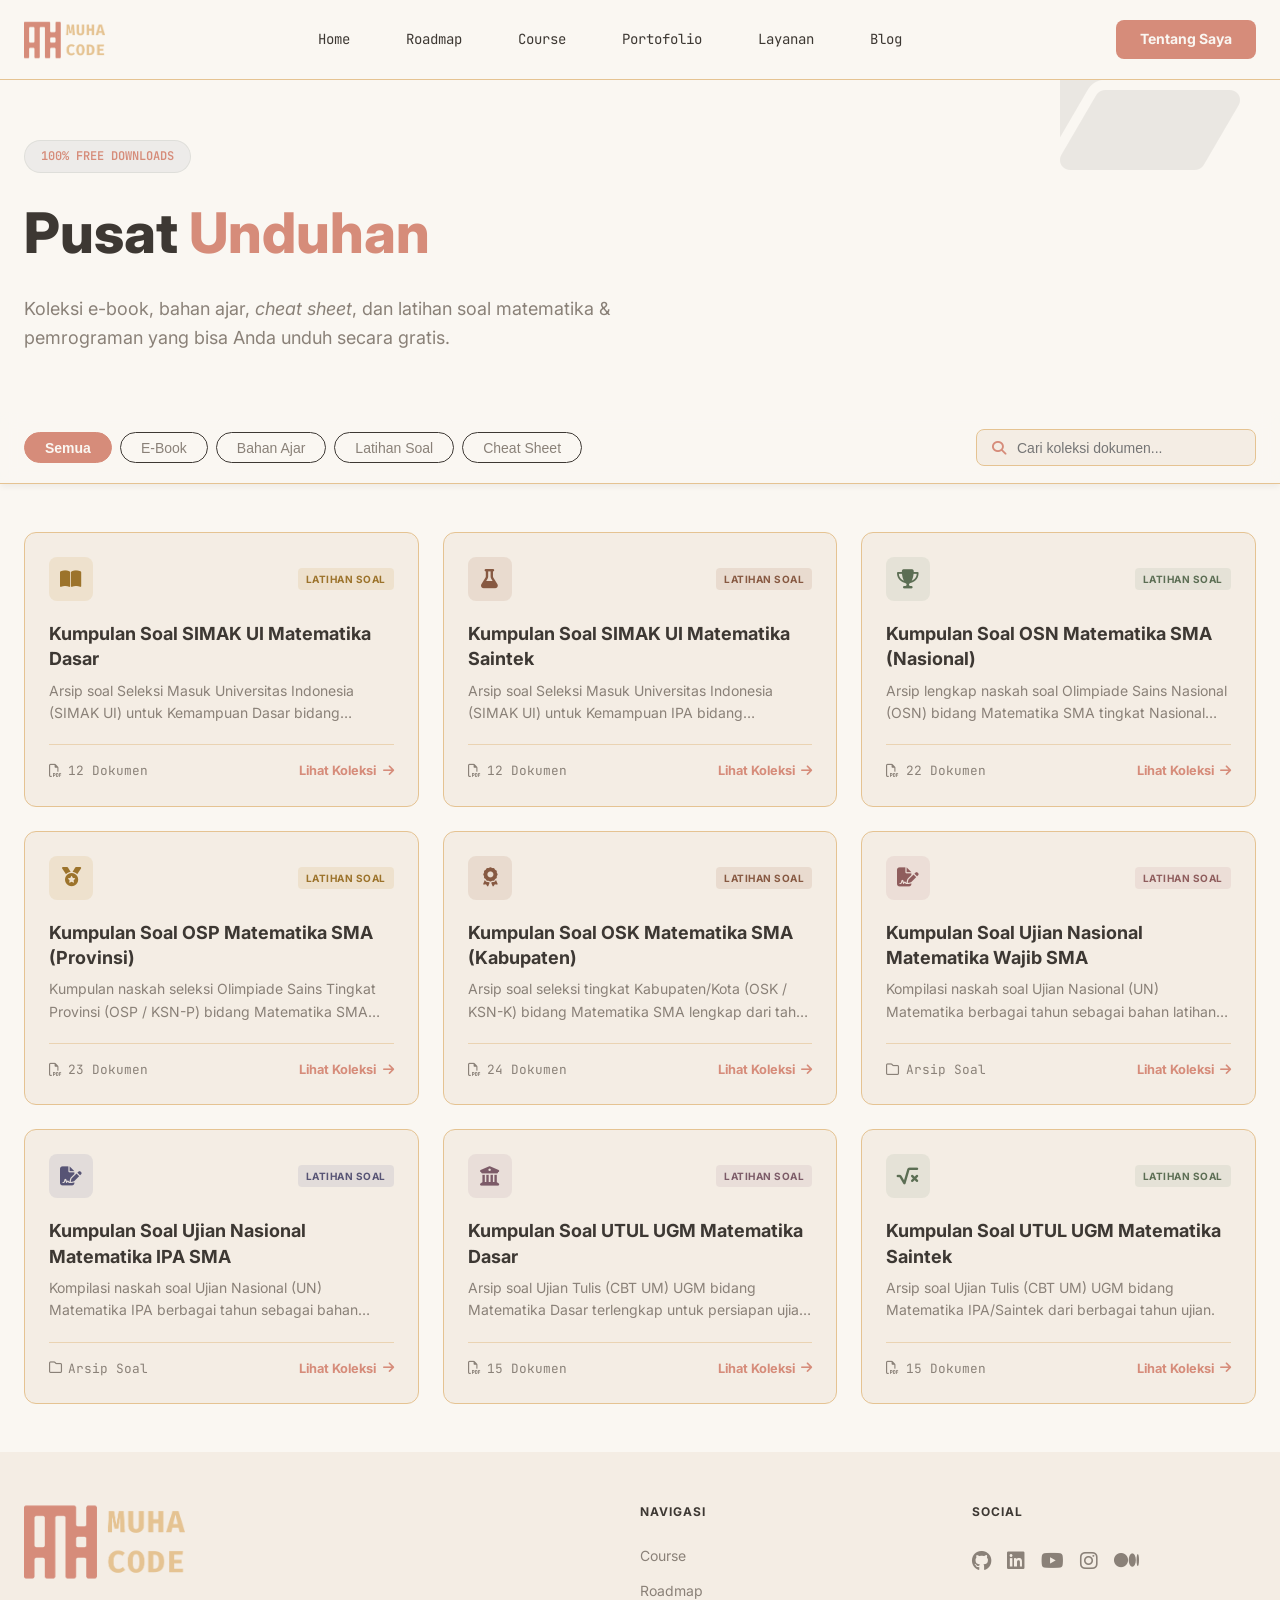
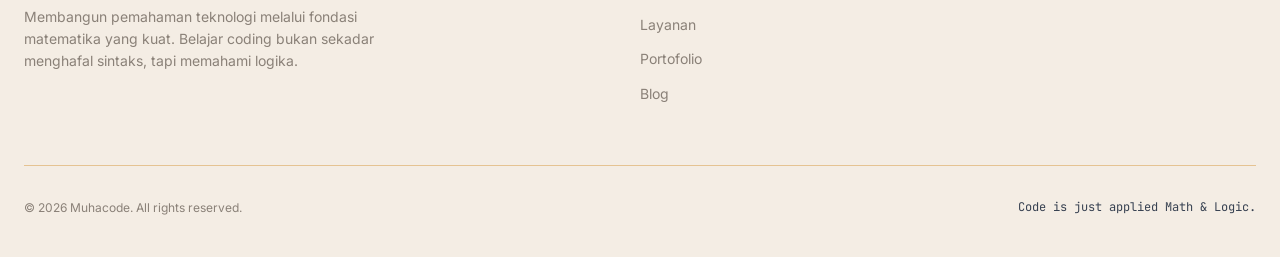
==== commit 70fe7b09: "add simak ui" ====
--- a/index.html
+++ b/index.html
@@ -101,6 +101,43 @@
 
             <div id="resourcesGrid" class="resources-grid">
 
+                <!-- CARD: SIMAK UI Matematika Dasar -->
+                <a href="kumpulan-soal-simak-ui-matematika-dasar" class="resource-card" data-category="soal">
+                    <div class="card-top">
+                        <div class="res-icon tag-warm-mustard">
+                            <i class="fas fa-book-open"></i>
+                        </div>
+                        <span class="res-tag tag-warm-mustard">Latihan Soal</span>
+                    </div>
+                    <div class="card-body">
+                        <h3 class="card-title">Kumpulan Soal SIMAK UI Matematika Dasar</h3>
+                        <p class="card-desc line-clamp-2">Arsip soal Seleksi Masuk Universitas Indonesia (SIMAK UI)
+                            untuk Kemampuan Dasar bidang Matematika.</p>
+                    </div>
+                    <div class="card-footer">
+                        <span class="card-meta font-mono"><i class="far fa-file-pdf"></i> 12 Dokumen</span>
+                        <span class="card-link">Lihat Koleksi <i class="fas fa-arrow-right"></i></span>
+                    </div>
+                </a>
+
+                <!-- CARD: SIMAK UI Matematika Saintek -->
+                <a href="kumpulan-soal-simak-ui-matematika-saintek" class="resource-card" data-category="soal">
+                    <div class="card-top">
+                        <div class="res-icon tag-burnt-clay">
+                            <i class="fas fa-flask"></i>
+                        </div>
+                        <span class="res-tag tag-burnt-clay">Latihan Soal</span>
+                    </div>
+                    <div class="card-body">
+                        <h3 class="card-title">Kumpulan Soal SIMAK UI Matematika Saintek</h3>
+                        <p class="card-desc line-clamp-2">Arsip soal Seleksi Masuk Universitas Indonesia (SIMAK UI) untuk Kemampuan IPA bidang Matematika Saintek.</p>
+                    </div>
+                    <div class="card-footer">
+                        <span class="card-meta font-mono"><i class="far fa-file-pdf"></i> 12 Dokumen</span>
+                        <span class="card-link">Lihat Koleksi <i class="fas fa-arrow-right"></i></span>
+                    </div>
+                </a>
+
                 <!-- CARD 1: OSN Nasional -->
                 <a href="kumpulan-soal-osn-matematika-sma" class="resource-card" data-category="soal">
                     <div class="card-top">
@@ -230,44 +267,6 @@
                     </div>
                     <div class="card-footer">
                         <span class="card-meta font-mono"><i class="far fa-file-pdf"></i> 15 Dokumen</span>
-                        <span class="card-link">Lihat Koleksi <i class="fas fa-arrow-right"></i></span>
-                    </div>
-                </a>
-
-                <!-- CARD: SIMAK UI Matematika Dasar -->
-                <a href="kumpulan-soal-simak-ui-matematika-dasar" class="resource-card" data-category="soal">
-                    <div class="card-top">
-                        <div class="res-icon tag-warm-mustard">
-                            <i class="fas fa-book-open"></i>
-                        </div>
-                        <span class="res-tag tag-warm-mustard">Latihan Soal</span>
-                    </div>
-                    <div class="card-body">
-                        <h3 class="card-title">Kumpulan Soal SIMAK UI Matematika Dasar</h3>
-                        <p class="card-desc line-clamp-2">Arsip soal Seleksi Masuk Universitas Indonesia (SIMAK UI)
-                            untuk Kemampuan Dasar bidang Matematika.</p>
-                    </div>
-                    <div class="card-footer">
-                        <span class="card-meta font-mono"><i class="far fa-file-pdf"></i> 12 Dokumen</span>
-                        <span class="card-link">Lihat Koleksi <i class="fas fa-arrow-right"></i></span>
-                    </div>
-                </a>
-
-                <!-- CARD: SIMAK UI Matematika Saintek -->
-                <a href="kumpulan-soal-simak-ui-matematika-saintek" class="resource-card" data-category="soal">
-                    <div class="card-top">
-                        <div class="res-icon tag-burnt-clay">
-                            <i class="fas fa-flask"></i>
-                        </div>
-                        <span class="res-tag tag-burnt-clay">Latihan Soal</span>
-                    </div>
-                    <div class="card-body">
-                        <h3 class="card-title">Kumpulan Soal SIMAK UI Matematika Saintek</h3>
-                        <p class="card-desc line-clamp-2">Arsip soal Seleksi Masuk Universitas Indonesia (SIMAK UI)
-                            untuk Kemampuan IPA bidang Matematika Saintek.</p>
-                    </div>
-                    <div class="card-footer">
-                        <span class="card-meta font-mono"><i class="far fa-file-pdf"></i> 12 Dokumen</span>
                         <span class="card-link">Lihat Koleksi <i class="fas fa-arrow-right"></i></span>
                     </div>
                 </a>
